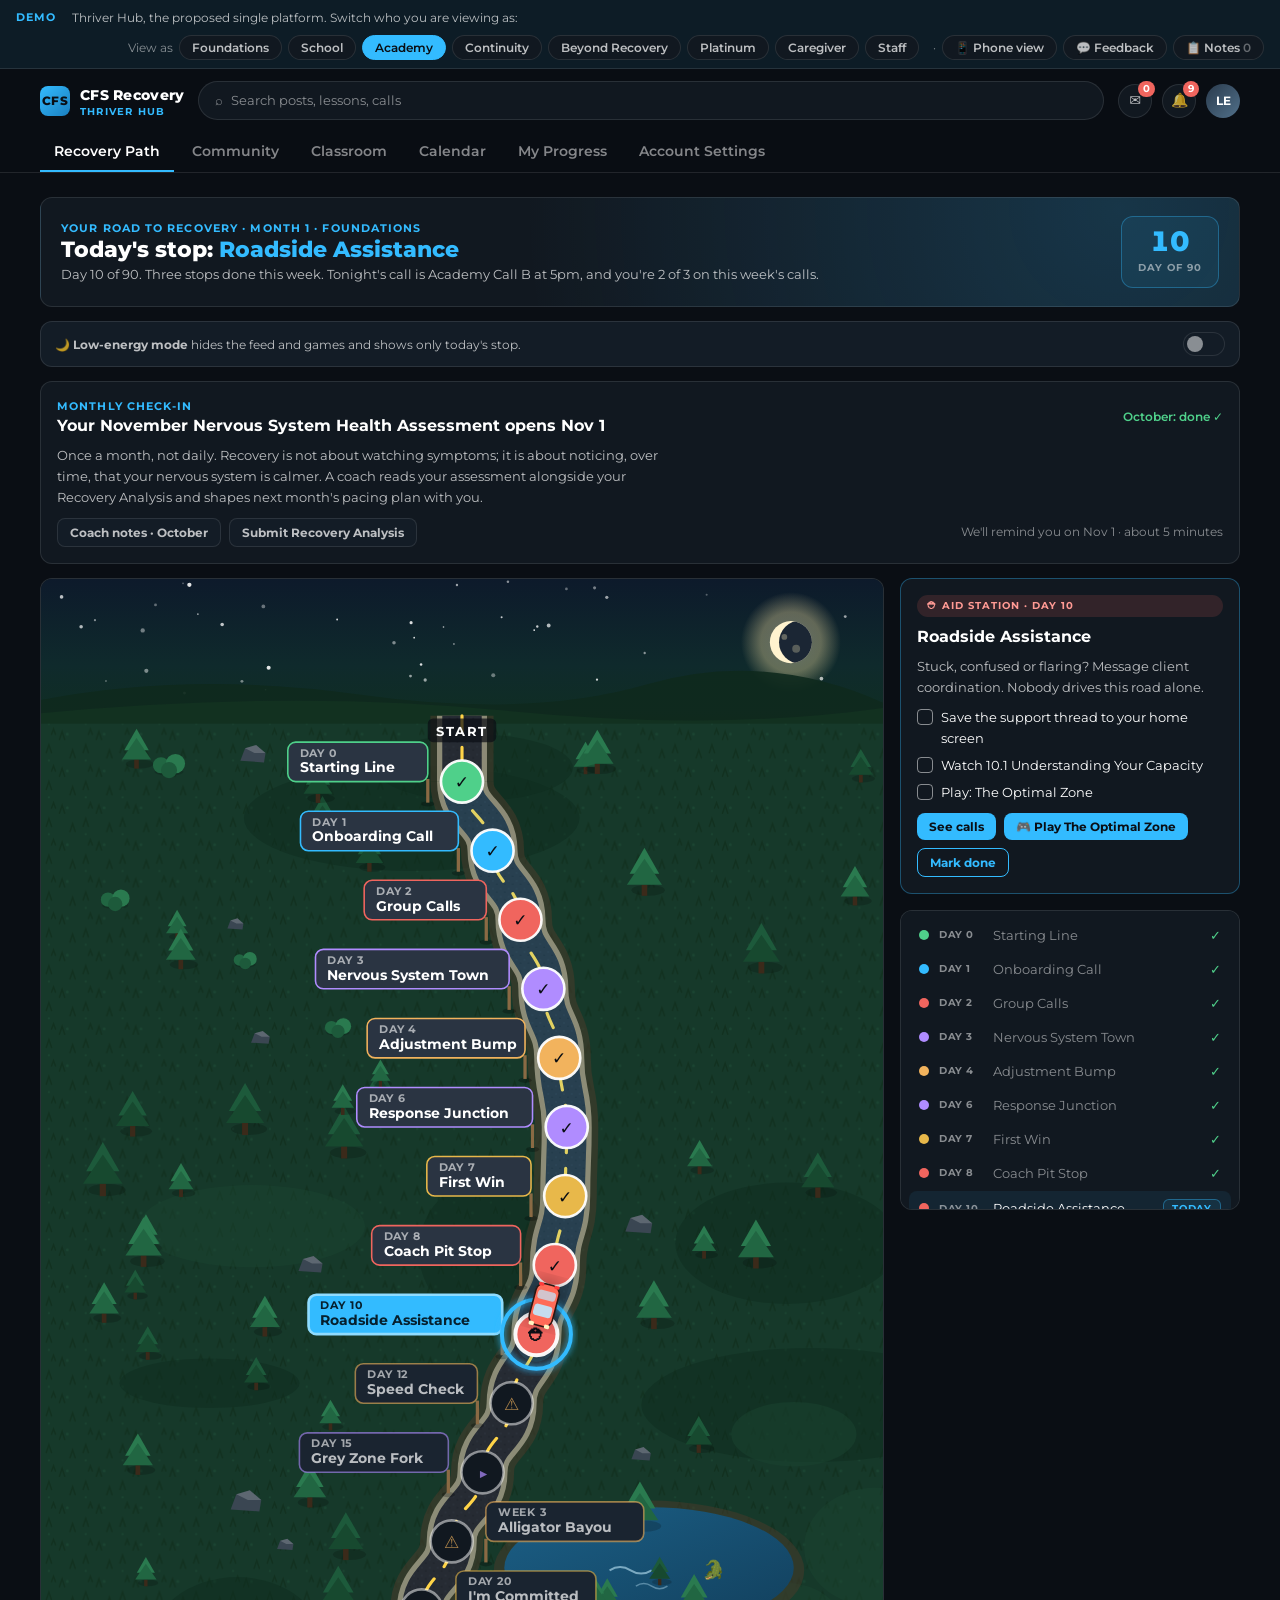
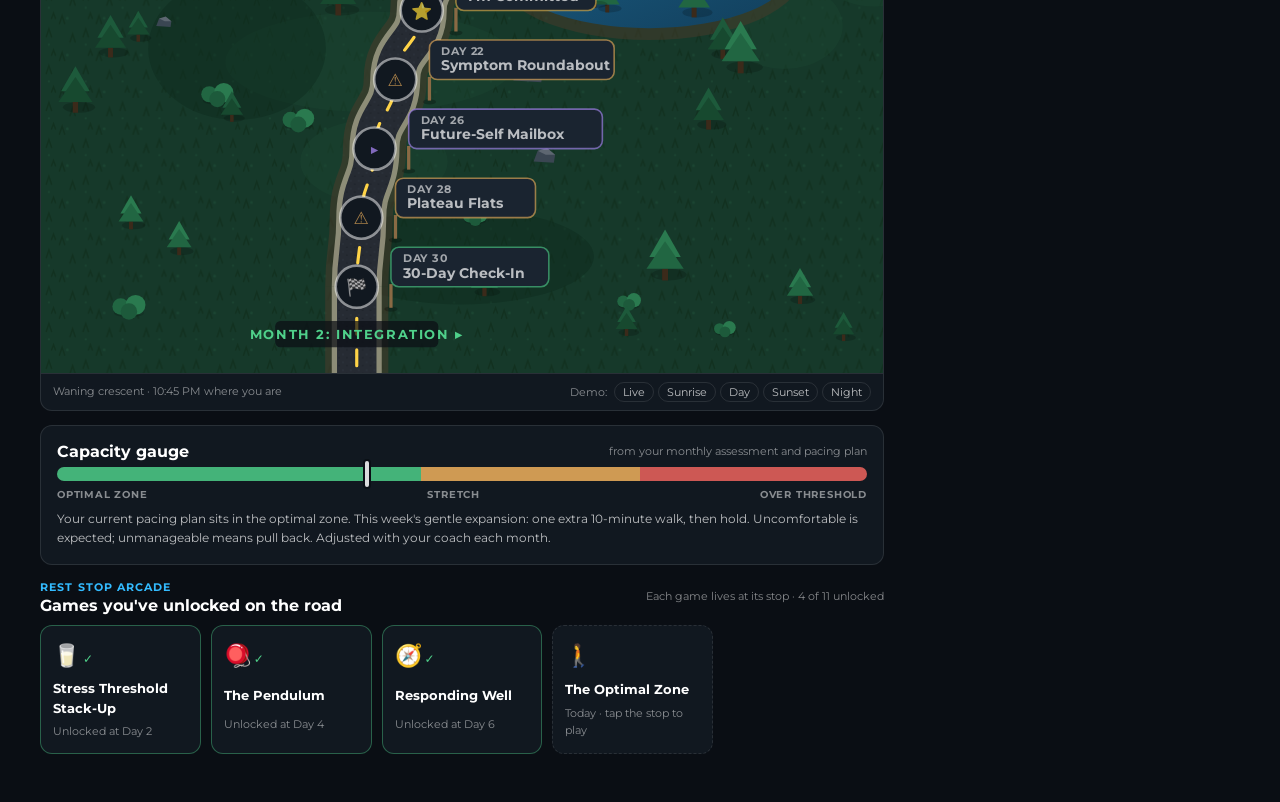
==== index.html @ 386bae71 "Add files via upload" ====
<!DOCTYPE html>
<html lang="en">
<head>
<meta charset="UTF-8" />
<meta name="viewport" content="width=device-width, initial-scale=1.0, viewport-fit=cover" />
<link href="https://fonts.googleapis.com/css2?family=Montserrat:wght@400;500;600;700;800&display=swap" rel="stylesheet" />
<title>Thriver Hub Demo | CFS Recovery</title>
<link rel="stylesheet" href="https://fonts.googleapis.com/css2?family=Montserrat:wght@400;500;600;700;800&display=swap">
<style>
/* Layout: app shell (top bar + tab bar + content), member tier switcher in the top bar drives gating; one file, all tabs rendered from data. Palette from cfsrecovery.co "Your Next Step" page. */
:root{
  --bg:#0A0E14; --card:#111820; --card2:#131c26; --cyan:#33BBFF; --cyan-dim:rgba(51,187,255,.08); --cyan-glow:rgba(51,187,255,.25);
  --gold:#E8B84A; --gold-dim:rgba(232,184,74,.10); --good:#4FD08A; --warn:#F2B35D; --crit:#F0655E;
  --fg:#FFFFFF; --body:rgba(255,255,255,.72); --muted:rgba(255,255,255,.50); --border:rgba(255,255,255,.10); --radius:12px;
  --font:'Montserrat',system-ui,-apple-system,"Segoe UI",sans-serif;
  color-scheme:dark;
}
@media (prefers-color-scheme: light){:root:not([data-theme="dark"]){--bg:#0A0E14;--card:#111820;--card2:#131c26;--fg:#fff;--body:rgba(255,255,255,.72);--muted:rgba(255,255,255,.5);--border:rgba(255,255,255,.1);color-scheme:dark}}
:root[data-theme="light"]{--bg:#0A0E14;--card:#111820;--card2:#131c26;--fg:#fff;--body:rgba(255,255,255,.72);--muted:rgba(255,255,255,.5);--border:rgba(255,255,255,.1);color-scheme:dark}
*,*::before,*::after{box-sizing:border-box;margin:0;padding:0}
html,body{height:100%}
body{font-family:var(--font);background:var(--bg);color:var(--fg);line-height:1.6;-webkit-font-smoothing:antialiased;font-size:14px}
a{color:var(--cyan);text-decoration:none}
button{font-family:inherit;cursor:pointer;border:0;background:none;color:inherit}
button:focus-visible,[tabindex]:focus-visible{outline:2px solid var(--cyan);outline-offset:2px}
.wrap{padding-left:max(16px,env(safe-area-inset-left,0px));padding-right:max(16px,env(safe-area-inset-right,0px))}

/* demo banner */
.demo{background:var(--cyan-dim);border-bottom:1px solid var(--border);padding-block:8px;font-size:12px;color:var(--body);display:flex;flex-wrap:wrap;gap:8px 16px;align-items:center}
.demo b{color:var(--cyan);font-weight:700;letter-spacing:.08em;text-transform:uppercase;font-size:11px}
.demo .who{margin-left:auto;display:flex;gap:6px;flex-wrap:wrap;align-items:center}
.demo .who span{color:var(--muted)}
.pill{border:1px solid var(--border);border-radius:40px;padding:4px 12px;font-size:12px;font-weight:600;color:var(--body);background:var(--card)}
.pill.on{background:var(--cyan);color:var(--bg);border-color:var(--cyan)}
.pill.on.plat{background:var(--gold);border-color:var(--gold)}
.pill.on.staff{background:#fff;border-color:#fff}

/* top bar */
.top{position:sticky;top:env(safe-area-inset-top,0px);z-index:20;background:rgba(10,14,20,.92);backdrop-filter:blur(16px);border-bottom:1px solid var(--border)}
.top-in{display:flex;align-items:center;gap:14px;padding-block:12px;max-width:1200px;margin:0 auto}
.logo{display:flex;align-items:center;gap:10px;font-weight:800;letter-spacing:.02em;white-space:nowrap}
.logo .mark{width:30px;height:30px;border-radius:8px;background:linear-gradient(135deg,var(--cyan),#1a7fc0);display:grid;place-items:center;color:var(--bg);font-size:12px;font-weight:800}
.logo small{display:block;font-size:10px;font-weight:700;letter-spacing:.12em;color:var(--cyan);text-transform:uppercase;line-height:1}
.search{flex:1;min-width:0;background:var(--card);border:1px solid var(--border);border-radius:40px;padding:8px 16px;color:var(--muted);font-size:13px;display:flex;gap:8px;align-items:center}
.icons{display:flex;gap:10px;align-items:center}
.ibtn{position:relative;width:34px;height:34px;border-radius:50%;background:var(--card);border:1px solid var(--border);display:grid;place-items:center;color:var(--body)}
.ibtn .n{position:absolute;top:-4px;right:-4px;background:var(--crit);color:#fff;font-size:10px;font-weight:700;border-radius:10px;padding:0 5px;line-height:16px}
.avatar{width:34px;height:34px;border-radius:50%;background:linear-gradient(135deg,#2a3b4d,#51708a);display:grid;place-items:center;font-size:12px;font-weight:700;flex-shrink:0}
.tabs{display:flex;gap:4px;overflow-x:auto;max-width:1200px;margin:0 auto;scrollbar-width:none}
.tabs::-webkit-scrollbar{display:none}
.tab{padding:10px 14px;font-weight:600;color:var(--muted);border-bottom:2px solid transparent;white-space:nowrap;font-size:14px}
.tab.on{color:var(--fg);border-color:var(--cyan)}
.tab .lock{font-size:11px;color:var(--gold);margin-left:4px}

/* layout */
.page{max-width:1200px;margin:0 auto;padding-block:24px 48px;display:grid;grid-template-columns:minmax(0,1fr) 300px;gap:24px}
@media (max-width:900px){.page{grid-template-columns:1fr}.side{order:2}}
.card{background:var(--card);border:1px solid var(--border);border-radius:var(--radius)}
.eyebrow{font-size:11px;font-weight:700;letter-spacing:.1em;text-transform:uppercase;color:var(--cyan)}
.eyebrow.gold{color:var(--gold)}
h1,h2,h3{text-wrap:balance;line-height:1.2}
h2{font-size:20px;font-weight:800}
h3{font-size:16px;font-weight:700}
.muted{color:var(--muted)}
.body{color:var(--body)}
.btn{display:inline-flex;align-items:center;gap:8px;background:var(--cyan);color:var(--bg);font-weight:700;padding:10px 18px;border-radius:8px;font-size:13px;transition:transform .2s,box-shadow .2s}
.btn:hover{transform:translateY(-1px);box-shadow:0 6px 24px rgba(51,187,255,.35)}
.btn.outline{background:transparent;color:var(--cyan);border:1px solid var(--cyan)}
.btn.gold{background:var(--gold);color:var(--bg)}
.btn.ghost{background:var(--card2);color:var(--body);border:1px solid var(--border)}
.btn.sm{padding:6px 12px;font-size:12px}
.chips{display:flex;gap:8px;flex-wrap:wrap}
.chip{border:1px solid var(--border);border-radius:40px;padding:6px 14px;font-size:12px;font-weight:600;color:var(--body);background:var(--card)}
.chip.on{background:var(--cyan-dim);border-color:var(--cyan);color:var(--cyan)}
.tier{font-size:10px;font-weight:700;letter-spacing:.08em;text-transform:uppercase;border-radius:6px;padding:2px 8px;border:1px solid var(--border);color:var(--muted)}
.tier.plat{color:var(--gold);border-color:rgba(232,184,74,.4);background:var(--gold-dim)}
.tier.acad{color:var(--cyan);border-color:rgba(51,187,255,.4);background:var(--cyan-dim)}
.hidden{display:none!important}

/* community */
.composer{display:flex;gap:12px;align-items:center;padding:14px 16px}
.composer .in{flex:1;min-width:0;color:var(--muted);font-size:15px}
.next{display:flex;gap:10px;align-items:center;justify-content:center;color:var(--body);font-size:13px;padding:8px}
.next b{color:var(--fg)}
.post{padding:18px 18px 14px;display:grid;gap:10px}
.post.pinned{border-color:rgba(232,184,74,.35)}
.post .head{display:flex;gap:10px;align-items:center}
.post .head .meta{font-size:12px;color:var(--muted)}
.post .head .name{font-weight:700}
.post .pin{margin-left:auto;font-size:11px;font-weight:700;color:var(--gold);letter-spacing:.06em;text-transform:uppercase}
.post h3{font-size:17px;font-weight:800}
.post p{color:var(--body);font-size:14px;display:-webkit-box;-webkit-line-clamp:2;-webkit-box-orient:vertical;overflow:hidden}
.post .foot{display:flex;gap:18px;color:var(--muted);font-size:13px;align-items:center}
.post .foot .likes{font-weight:600}
.feed{display:grid;gap:14px}
.gate{border:1px dashed rgba(232,184,74,.5);border-radius:var(--radius);padding:18px;display:grid;gap:8px;background:var(--gold-dim)}
.gate h3{color:var(--gold)}

/* side */
.side{display:grid;gap:16px;align-content:start}
.brand-tile{aspect-ratio:16/9;max-width:100%;border-radius:10px;background:radial-gradient(circle at 70% 30%,rgba(51,187,255,.25),transparent 60%),linear-gradient(135deg,#0d1b2a,#0a0e14);border:1px solid var(--border);display:grid;place-items:center;text-align:center;padding:12px}
.brand-tile b{font-size:18px;font-weight:800;letter-spacing:.04em}
.brand-tile small{display:block;font-size:11px;letter-spacing:.14em;color:var(--cyan)}
.stats{display:grid;grid-template-columns:repeat(3,1fr);text-align:center;border-top:1px solid var(--border);border-bottom:1px solid var(--border);padding-block:12px}
.stats b{display:block;font-size:20px;font-weight:800;font-variant-numeric:tabular-nums}
.stats span{font-size:11px;color:var(--muted)}
.lb{display:grid;gap:10px}
.lb .row{display:flex;gap:10px;align-items:center;font-size:13px}
.lb .rank{width:22px;height:22px;border-radius:50%;background:var(--gold);color:var(--bg);font-weight:800;font-size:11px;display:grid;place-items:center}
.lb .rank.s{background:#aab4c0}.lb .rank.b{background:#b07d4b}
.lb .pts{margin-left:auto;color:var(--cyan);font-weight:700;font-variant-numeric:tabular-nums}
.me-progress{display:grid;gap:8px}
.bar{height:8px;border-radius:8px;background:var(--card2);overflow:hidden;border:1px solid var(--border)}
.bar i{display:block;height:100%;background:var(--cyan);border-radius:8px}
.bar.gold i{background:var(--gold)}

/* classroom */
.courses{display:grid;grid-template-columns:repeat(auto-fill,minmax(230px,1fr));gap:16px}
.course{overflow:hidden;cursor:pointer;transition:transform .2s,border-color .2s;position:relative}
.course:hover{transform:translateY(-2px);border-color:var(--cyan-dim)}
.course .img{aspect-ratio:16/9;max-width:100%;display:grid;place-items:center;text-align:center;padding:14px;font-weight:800;font-size:18px;letter-spacing:.02em;text-transform:uppercase;line-height:1.15}
.course .img.a{background:radial-gradient(circle at 30% 20%,rgba(51,187,255,.4),transparent 55%),#0e2238}
.course .img.b{background:radial-gradient(circle at 70% 80%,rgba(51,187,255,.3),transparent 55%),#102a3d}
.course .img.c{background:radial-gradient(circle at 50% 50%,rgba(232,184,74,.35),transparent 55%),#2a2210}
.course .img.d{background:linear-gradient(135deg,#1b3850,#0e1d2b)}
.course .cb{padding:14px 16px 16px;display:grid;gap:8px}
.course .cb p{font-size:12px;color:var(--muted)}
.course .lockb{position:absolute;top:10px;left:10px}
.lesson{display:grid;grid-template-columns:260px minmax(0,1fr);gap:20px}
@media (max-width:800px){.lesson{grid-template-columns:1fr}}
.toc{padding:14px;display:grid;gap:4px;align-content:start}
.toc .sec{font-weight:700;font-size:13px;padding:8px 6px 4px;color:var(--fg)}
.toc .li{padding:8px 10px;border-radius:8px;font-size:13px;color:var(--body);display:flex;gap:8px;align-items:center}
.toc .li.on{background:rgba(232,184,74,.18);color:var(--fg);font-weight:600}
.toc .li .dot{width:8px;height:8px;border-radius:50%;border:1.5px solid var(--muted)}
.toc .li .dot.done{background:var(--good);border-color:var(--good)}
.video{aspect-ratio:16/9;max-width:100%;border-radius:10px;background:radial-gradient(circle at 50% 50%,rgba(51,187,255,.18),transparent 60%),#0b1622;display:grid;place-items:center;position:relative;border:1px solid var(--border)}
.video .play{width:64px;height:64px;border-radius:50%;background:rgba(255,255,255,.12);border:1px solid rgba(255,255,255,.3);display:grid;place-items:center;font-size:22px}
.video .dur{position:absolute;right:12px;bottom:12px;background:rgba(0,0,0,.6);padding:3px 8px;border-radius:6px;font-size:12px;font-variant-numeric:tabular-nums}
.lesson-body{padding:20px;display:grid;gap:14px}
.lesson-body p{color:var(--body);max-width:68ch}
.comment{display:flex;gap:10px;padding:12px;background:var(--card2);border-radius:10px;border:1px solid var(--border);font-size:13px}
.comment .av{width:28px;height:28px;border-radius:50%;background:#3a5a78;flex-shrink:0;display:grid;place-items:center;font-size:10px;font-weight:700}

/* calendar */
.cal-head{display:flex;align-items:center;gap:12px;flex-wrap:wrap;padding:14px 16px;border-bottom:1px solid var(--border)}
.cal-head h2{font-size:18px}
.cal-head .tz{font-size:12px;color:var(--muted)}
.cal-head .views{margin-left:auto;display:flex;gap:6px}
.grid7{display:grid;grid-template-columns:repeat(7,1fr);border-left:1px solid var(--border)}
.grid7 .dh{padding:8px 6px;font-size:11px;font-weight:700;color:var(--muted);text-transform:uppercase;letter-spacing:.08em;border-right:1px solid var(--border);border-bottom:1px solid var(--border);text-align:center}
.day{min-height:92px;border-right:1px solid var(--border);border-bottom:1px solid var(--border);padding:6px;display:grid;align-content:start;gap:3px;font-size:11px}
.day .n{font-weight:600;color:var(--muted);font-variant-numeric:tabular-nums}
.day .n.today{background:var(--crit);color:#fff;width:20px;height:20px;border-radius:50%;display:grid;place-items:center}
.day .ev{color:var(--cyan);font-weight:600;white-space:nowrap;overflow:hidden;text-overflow:ellipsis;cursor:pointer}
.day .ev.plat{color:var(--gold)}
.day .ev.off{color:var(--muted);text-decoration:line-through;opacity:.6}
@media (max-width:700px){.grid7 .dh:nth-child(n+6),.day:nth-child(7n+6),.day:nth-child(7n+7){display:none}.grid7{grid-template-columns:repeat(5,1fr)}}
.evlist{display:grid;gap:12px}
.ev-card{display:grid;grid-template-columns:120px minmax(0,1fr);gap:14px;padding:14px;align-items:center}
@media (max-width:520px){.ev-card{grid-template-columns:1fr}}
.ev-card .thumb{aspect-ratio:16/9;max-width:100%;border-radius:8px;background:linear-gradient(135deg,#1b3850,#0e1d2b);display:grid;place-items:center;font-size:10px;font-weight:800;text-transform:uppercase;letter-spacing:.06em;text-align:center;padding:6px;color:var(--cyan)}
.ev-card .thumb.plat{background:linear-gradient(135deg,#3a2f12,#1c170a);color:var(--gold)}
.ev-card h3{font-size:15px}
.ev-card .when{font-size:12px;color:var(--muted)}
.ev-card .acts{display:flex;gap:8px;flex-wrap:wrap;margin-top:6px}
.att{display:inline-flex;align-items:center;gap:6px;font-size:11px;color:var(--good);font-weight:600}

/* chat */
.chat{display:grid;grid-template-columns:260px minmax(0,1fr);min-height:560px;overflow:hidden}
@media (max-width:800px){.chat{grid-template-columns:1fr}.chat .list{display:none}.chat .list.show{display:block}}
.chat .list{border-right:1px solid var(--border);display:grid;align-content:start}
.chat .list .h{padding:14px 16px;border-bottom:1px solid var(--border);display:flex;align-items:center;gap:8px}
.chat .list .h h3{font-size:14px}
.chat .grp{font-size:10px;font-weight:700;letter-spacing:.1em;text-transform:uppercase;color:var(--muted);padding:12px 16px 4px}
.thread{display:flex;gap:10px;padding:10px 16px;align-items:center;cursor:pointer;font-size:13px}
.thread.on{background:var(--card2)}
.thread .nm{font-weight:600}
.thread .last{font-size:11px;color:var(--muted);white-space:nowrap;overflow:hidden;text-overflow:ellipsis;max-width:150px}
.thread .unread{margin-left:auto;width:8px;height:8px;border-radius:50%;background:var(--cyan)}
.thread .sla{margin-left:auto;font-size:10px;color:var(--warn);font-weight:700}
.conv{display:grid;grid-template-rows:auto 1fr auto;grid-template-columns:minmax(0,1fr);min-height:560px;min-width:0}
.conv .h{padding:12px 16px;border-bottom:1px solid var(--border);display:flex;gap:12px;align-items:center;flex-wrap:wrap}
.conv .h > div:nth-child(2){flex:1 1 220px;min-width:0}
.conv .h .nm{font-weight:700}
.conv .h .st{font-size:11px;color:var(--muted);white-space:normal;display:block;width:100%}
.conv .h .who-h{flex:1 1 300px;min-width:200px}
.conv .h .avatar{flex:0 0 34px}
.conv .h .ctx{margin-left:auto;display:flex;gap:6px;flex-wrap:wrap}
.ctxp{font-size:10px;font-weight:700;border-radius:6px;padding:3px 8px;background:var(--card2);border:1px solid var(--border);color:var(--body)}
.msgs{padding:16px;display:grid;gap:12px;align-content:start;overflow:auto}
.msg{display:grid;gap:4px;max-width:78%}
.msg .b{background:var(--card2);border:1px solid var(--border);border-radius:12px;padding:10px 14px;font-size:13px;color:var(--fg)}
.msg.me{justify-self:end}
.msg.me .b{background:rgba(51,187,255,.12);border-color:rgba(51,187,255,.3)}
.msg .t{font-size:10px;color:var(--muted)}
.msg .b .link{display:block;margin-top:6px;padding:8px 10px;border-radius:8px;background:var(--card);border:1px solid var(--border);font-size:12px}
.msg .b .link b{display:block;color:var(--cyan)}
.daysep{text-align:center;font-size:11px;color:var(--muted)}
.compose{display:flex;gap:10px;padding:12px 16px;border-top:1px solid var(--border);align-items:center}
.compose .in{flex:1;min-width:0;background:var(--card2);border:1px solid var(--border);border-radius:40px;padding:10px 16px;color:var(--fg);font-family:inherit;font-size:13px}

/* admin */
.kpis{display:grid;grid-template-columns:repeat(auto-fit,minmax(150px,1fr));gap:12px}
.kpi{padding:14px 16px}
.kpi b{display:block;font-size:24px;font-weight:800;font-variant-numeric:tabular-nums}
.kpi span{font-size:11px;color:var(--muted)}
.kpi .d{font-size:11px;color:var(--good);font-weight:600}
.kpi .d.down{color:var(--crit)}
table{width:100%;border-collapse:collapse;font-size:13px}
th{font-size:11px;letter-spacing:.08em;text-transform:uppercase;color:var(--muted);text-align:left;padding:10px 12px;border-bottom:1px solid var(--border);font-weight:700}
td{padding:10px 12px;border-bottom:1px solid var(--border);vertical-align:middle;font-variant-numeric:tabular-nums}
tr:last-child td{border-bottom:0}
.tbl{overflow-x:auto}
.st{display:inline-block;width:8px;height:8px;border-radius:50%;margin-right:6px}
.st.g{background:var(--good)}.st.w{background:var(--warn)}.st.c{background:var(--crit)}
.spark{height:56px;width:100%}
.admin-grid{display:grid;grid-template-columns:repeat(auto-fit,minmax(300px,1fr));gap:16px}
.adm-nav{display:flex;gap:6px;flex-wrap:wrap}
.member{display:grid;gap:14px;padding:18px}
.member .hd{display:flex;gap:14px;align-items:center;flex-wrap:wrap}
.member .hd .av{width:52px;height:52px;border-radius:50%;background:linear-gradient(135deg,#8a5a3a,#c58a5a);display:grid;place-items:center;font-weight:800}
.kv{display:grid;grid-template-columns:repeat(auto-fit,minmax(170px,1fr));gap:10px}
.kv div{background:var(--card2);border:1px solid var(--border);border-radius:8px;padding:10px 12px}
.kv span{display:block;font-size:10px;letter-spacing:.08em;text-transform:uppercase;color:var(--muted);font-weight:700}
.kv b{font-size:13px;font-weight:600}
.timeline{display:grid;gap:8px;font-size:12px}
.timeline div{display:flex;gap:10px}
.timeline .t{color:var(--muted);width:92px;flex-shrink:0;font-variant-numeric:tabular-nums}
.toast{position:fixed;bottom:calc(16px + env(safe-area-inset-bottom,0px));left:50%;transform:translateX(-50%);background:var(--card);border:1px solid var(--cyan);color:var(--fg);padding:10px 16px;border-radius:40px;font-size:13px;font-weight:600;box-shadow:0 8px 30px rgba(0,0,0,.5);z-index:50;opacity:0;transition:opacity .2s;pointer-events:none}
.toast.show{opacity:1}
@media (prefers-reduced-motion: reduce){*{transition:none!important}}
.notice{font-size:12px;color:var(--muted);padding-block:6px}
/* profile + settings + billing */
.folders{display:grid;grid-template-columns:repeat(auto-fill,minmax(220px,1fr));gap:14px}
.folder{padding:16px;display:grid;gap:8px;cursor:pointer;transition:border-color .2s,transform .2s}
.folder:hover{border-color:var(--cyan-dim);transform:translateY(-2px)}
.folder .ic{width:40px;height:40px;border-radius:10px;background:var(--gold-dim);border:1px solid rgba(232,184,74,.3);display:grid;place-items:center;font-size:18px}
.folder .cnt{font-size:12px;color:var(--muted)}
.folder ul{list-style:none;display:grid;gap:4px;font-size:12px;color:var(--body);border-top:1px solid var(--border);padding-top:8px;margin-top:4px}
.folder ul li{display:flex;justify-content:space-between;gap:8px}
.folder ul li span{color:var(--muted);font-variant-numeric:tabular-nums;white-space:nowrap}
.quote{padding:22px 24px;border-color:rgba(232,184,74,.35);background:radial-gradient(circle at 100% 0%,rgba(232,184,74,.12),transparent 55%),var(--card);display:grid;gap:8px}
.quote blockquote{font-size:17px;font-weight:600;line-height:1.5;max-width:60ch}
.quote cite{font-style:normal;font-size:12px;color:var(--muted)}
.plan{display:grid;grid-template-columns:repeat(auto-fit,minmax(160px,1fr));gap:12px}
.plan div{background:var(--card2);border:1px solid var(--border);border-radius:8px;padding:12px}
.plan span{display:block;font-size:10px;letter-spacing:.08em;text-transform:uppercase;color:var(--muted);font-weight:700}
.plan b{font-size:15px;font-weight:700}
.settings{display:grid;grid-template-columns:220px minmax(0,1fr);gap:20px}
@media (max-width:800px){.settings{grid-template-columns:1fr}}
.snav{display:grid;gap:2px;align-content:start;padding:8px}
.snav button{text-align:left;padding:9px 12px;border-radius:8px;font-size:13px;color:var(--body);font-weight:500}
.snav button.on{background:var(--cyan-dim);color:var(--cyan);font-weight:600}
.srow{display:flex;gap:12px;align-items:center;justify-content:space-between;padding:12px 0;border-bottom:1px solid var(--border);flex-wrap:wrap}
.srow:last-child{border-bottom:0}
.srow .l b{display:block;font-size:13px;font-weight:600}
.srow .l span{font-size:12px;color:var(--muted)}
.toggle{width:42px;height:24px;border-radius:24px;background:var(--card2);border:1px solid var(--border);position:relative;flex-shrink:0;transition:background .2s}
.toggle::after{content:"";position:absolute;top:3px;left:3px;width:16px;height:16px;border-radius:50%;background:var(--muted);transition:transform .2s,background .2s}
.toggle.on{background:var(--good);border-color:var(--good)}
.toggle.on::after{transform:translateX(18px);background:#fff}
.tiers{display:grid;grid-template-columns:repeat(auto-fit,minmax(200px,1fr));gap:12px}
.tcard{padding:16px;display:grid;gap:10px;border:1px solid var(--border);border-radius:var(--radius);background:var(--card2)}
.tcard .nm{font-weight:800;font-size:15px}
.tcard .pr{font-size:20px;font-weight:800;font-variant-numeric:tabular-nums}
.tcard .pr small{font-size:12px;color:var(--muted);font-weight:500}
.tcard .trial{display:flex;align-items:center;gap:8px;font-size:12px;justify-content:space-between;padding-top:8px;border-top:1px solid var(--border)}
.tcard .trial select{background:var(--card);color:var(--fg);border:1px solid var(--border);border-radius:6px;padding:3px 6px;font-family:inherit;font-size:12px}
.tcard.plat{border-color:rgba(232,184,74,.4)}
.inv{font-size:12px}
.code{font-family:ui-monospace,SFMono-Regular,Menlo,monospace;font-size:11px;background:var(--card2);border:1px solid var(--border);border-radius:8px;padding:10px 12px;color:var(--body);overflow-x:auto;white-space:pre}
.section-h{display:flex;align-items:center;gap:12px;flex-wrap:wrap}
.section-h .r{margin-left:auto;display:flex;gap:8px}

body.is-caregiver #calendar .notice{display:none}

/* ── Feedback mode ── */
#fbBtn.on{background:var(--gold);color:var(--bg);border-color:var(--gold)}
body.fb-mode .fb-target{outline:1.5px dashed rgba(232,184,74,.55);outline-offset:3px;cursor:crosshair!important;transition:outline-color .15s}
body.fb-mode .fb-target:hover{outline:2px solid var(--gold);background-color:rgba(232,184,74,.06)}
.fb-pin{position:absolute;z-index:45;width:22px;height:22px;border-radius:50%;background:var(--gold);color:var(--bg);font-size:11px;font-weight:800;display:grid;place-items:center;box-shadow:0 2px 10px rgba(0,0,0,.5);cursor:pointer;border:2px solid var(--bg)}
.fb-pin.love{background:var(--good)}.fb-pin.change{background:var(--gold)}.fb-pin.q{background:var(--cyan)}
.fb-pop{position:fixed;z-index:60;width:min(340px,calc(100vw - 32px));background:var(--card);border:1px solid var(--gold);border-radius:14px;padding:14px;box-shadow:0 16px 50px rgba(0,0,0,.6);display:grid;gap:10px}
.fb-pop .what{font-size:11px;color:var(--muted);letter-spacing:.06em;text-transform:uppercase;font-weight:700}
.fb-pop .what b{color:var(--gold);display:block;font-size:13px;letter-spacing:0;text-transform:none;margin-top:2px}
.fb-kinds{display:flex;gap:6px}
.fb-kinds button{flex:1;padding:7px 4px;border-radius:8px;border:1px solid var(--border);font-size:12px;font-weight:600;color:var(--body);background:var(--card2)}
.fb-kinds button.on.love{border-color:var(--good);color:var(--good);background:rgba(79,208,138,.12)}
.fb-kinds button.on.change{border-color:var(--gold);color:var(--gold);background:var(--gold-dim)}
.fb-kinds button.on.q{border-color:var(--cyan);color:var(--cyan);background:var(--cyan-dim)}
.fb-pop textarea,.fb-pop input{width:100%;background:var(--card2);border:1px solid var(--border);border-radius:8px;padding:9px 10px;color:var(--fg);font-family:inherit;font-size:13px;resize:vertical}
.fb-pop textarea{min-height:70px}
.fb-pop .row{display:flex;gap:8px;justify-content:flex-end}
.fb-thread{display:grid;gap:8px;max-height:200px;overflow:auto;padding-right:4px}
.fb-item{background:var(--card2);border:1px solid var(--border);border-radius:10px;padding:10px 12px;font-size:13px;display:grid;gap:4px}
.fb-item .meta{font-size:11px;color:var(--muted);display:flex;gap:8px;align-items:center;flex-wrap:wrap}
.fb-item .k{font-size:10px;font-weight:700;padding:1px 7px;border-radius:40px;border:1px solid}
.fb-item .k.love{color:var(--good);border-color:var(--good)}.fb-item .k.change{color:var(--gold);border-color:var(--gold)}.fb-item .k.q{color:var(--cyan);border-color:var(--cyan)}
.fb-item .del{margin-left:auto;color:var(--muted);font-size:11px}
.fb-item .del:hover{color:var(--crit)}
#fbPanel .fb-item{cursor:pointer}
.fb-group{display:grid;gap:8px}
.fb-group h3{font-size:14px;display:flex;gap:8px;align-items:center}
.fb-group h3 .n{font-size:11px;color:var(--muted);font-weight:500}
.fb-empty{padding:30px;text-align:center;color:var(--muted);font-size:13px}
.fb-hint{position:fixed;left:50%;bottom:calc(72px + env(safe-area-inset-bottom,0px));transform:translateX(-50%);background:var(--gold);color:var(--bg);font-size:12px;font-weight:700;padding:8px 14px;border-radius:40px;z-index:44;box-shadow:0 6px 24px rgba(0,0,0,.5);display:none;white-space:nowrap}
body.fb-mode .fb-hint{display:block}
.is-app .fb-pop{left:16px!important;right:16px;width:auto;bottom:calc(80px + env(safe-area-inset-bottom,0px));top:auto!important}
/* scene bar under the map */
.scene-bar{display:flex;justify-content:space-between;align-items:center;gap:8px;flex-wrap:wrap;padding:8px 12px;font-size:11px;color:var(--muted);border-top:1px solid var(--border)}
.scene-bar .demo-only button{font-size:11px;color:var(--body);padding:2px 8px;border-radius:40px;border:1px solid var(--border);margin-left:4px}
.scene-bar .demo-only button:hover{border-color:var(--cyan);color:var(--cyan)}
/* ── App mode (phone width, or forced with .app-mode for the desktop "Phone" toggle) ── */
.phone-toggle{margin-left:8px}
.app-frame{display:none}
.bottombar{display:none}
@media (max-width:720px){ html:not(.desk-force) body{--app:1} }
body.app-mode{--app:1}
/* everything below applies when --app is set: use a wrapper class set by JS */
.is-app .demo .who span{display:none}
.is-app .demo{padding-block:6px;gap:6px}
.is-app .demo > span:not(.who){display:none}
.is-app .demo .who{margin-left:0}
.is-app .pill{padding:3px 10px;font-size:11px}
.is-app .top-in{gap:10px;padding-block:10px}
.is-app .logo div:not(.mark){display:none}
.is-app .search{padding:7px 12px;font-size:12px}
.is-app .search span{white-space:nowrap;overflow:hidden;text-overflow:ellipsis}
.is-app .tabs{display:none}
.is-app .page{grid-template-columns:1fr!important;padding-block:14px 92px;gap:14px}
.is-app .side{order:2}
.is-app .side .brand-tile,.is-app .side .stats{display:none}
.is-app .composer .in{font-size:14px}
.is-app .post{padding:14px}
.is-app .post p{-webkit-line-clamp:3}
.is-app .courses{grid-template-columns:1fr 1fr;gap:10px}
.is-app .course .img{font-size:13px}
.is-app .course .cb{padding:10px 12px 12px}
.is-app .course .cb p{display:none}
.is-app .lesson{grid-template-columns:1fr}
.is-app .toc{order:2}
.is-app .lesson-body{padding:14px}
.is-app #calendar .card:first-child .grid7,.is-app #calendar .card:first-child .notice,.is-app .cal-head .views{display:none}
.is-app #calendar .card:first-child{border:0;background:none}
.is-app .cal-head{padding:0 0 8px;border:0;flex-wrap:nowrap}
.is-app .cal-head h2{font-size:17px}
.is-app .cal-head .tz{display:none}
.is-app .ev-card{grid-template-columns:88px minmax(0,1fr);padding:12px}
.is-app .ev-card .thumb{font-size:9px}
.is-app .evlist{gap:10px}
.is-app .chat{grid-template-columns:1fr;min-height:0}
.is-app .chat .list{display:grid;border-right:0}
.is-app .chat .list.hide{display:none}
.is-app .conv{display:none;min-height:70vh}
.is-app .conv.show{display:grid}
.is-app .conv .h{padding:10px 12px;flex-wrap:nowrap;align-items:flex-start}
.is-app .conv .h .nm{font-size:13px;line-height:1.3}
.is-app .conv .h .avatar{flex:0 0 34px}
.is-app .conv .h .who-h{flex:1 1 0;min-width:0}
.is-app .conv .h .st{display:block;font-size:10.5px;line-height:1.35}
.is-app .conv .h .ctx{display:none}
.is-app .back{display:inline-grid;place-items:center;width:30px;height:30px;border-radius:50%;background:var(--card2);border:1px solid var(--border);font-size:14px;flex-shrink:0}
.back{display:none}
.is-app .msg{max-width:88%}
.is-app .kpis{grid-template-columns:1fr 1fr}
.is-app .kpi b{font-size:20px}
.is-app .folders{grid-template-columns:1fr}
.is-app .quote{padding:16px}
.is-app .quote blockquote{font-size:15px}
.is-app .plan{grid-template-columns:1fr 1fr}
.is-app .settings{grid-template-columns:1fr}
.is-app .snav{display:flex;overflow-x:auto;gap:6px;padding:6px;scrollbar-width:none}
.is-app .snav button{white-space:nowrap;border:1px solid var(--border);border-radius:40px;padding:7px 12px;font-size:12px}
.is-app .tiers{grid-template-columns:1fr}
.is-app .admin-grid{grid-template-columns:1fr}
.is-app .section-h .r{width:100%;margin-left:0}
.is-app .adm-nav{overflow-x:auto;flex-wrap:nowrap;scrollbar-width:none;padding-bottom:4px}
.is-app .adm-nav .chip{white-space:nowrap}
.is-app .bottombar{display:flex;position:fixed;left:0;right:0;bottom:0;z-index:30;background:rgba(10,14,20,.94);backdrop-filter:blur(16px);border-top:1px solid var(--border);padding:6px max(8px,env(safe-area-inset-left,0px)) calc(8px + env(safe-area-inset-bottom,0px)) max(8px,env(safe-area-inset-right,0px));justify-content:space-around}
.bottombar button{display:grid;justify-items:center;gap:2px;font-size:9.5px;font-weight:600;color:var(--muted);padding:4px 2px;min-width:44px;border-radius:10px}
.bottombar button .ic{font-size:20px;line-height:1}
.bottombar button.on{color:var(--cyan)}
.bottombar button.on.plat{color:var(--gold)}
.bottombar button.more{position:relative}
.sheet{display:none;position:fixed;inset:auto 0 0 0;z-index:40;background:var(--card);border-radius:16px 16px 0 0;border:1px solid var(--border);padding:14px max(16px,env(safe-area-inset-left,0px)) calc(20px + env(safe-area-inset-bottom,0px));box-shadow:0 -10px 40px rgba(0,0,0,.6)}
.sheet.show{display:grid;gap:4px}
.sheet .grab{width:40px;height:4px;border-radius:4px;background:var(--border);margin:0 auto 10px}
.sheet button{text-align:left;padding:12px 10px;border-radius:10px;font-size:14px;font-weight:600;display:flex;gap:12px;align-items:center}
.sheet button:hover{background:var(--card2)}
.sheet .sub{font-size:11px;color:var(--muted);font-weight:500;margin-left:auto}
.scrim{display:none;position:fixed;inset:0;background:rgba(0,0,0,.5);z-index:35}
.scrim.show{display:block}
/* desktop phone preview frame */
.phone-shell{max-width:430px;margin:0 auto;border:1px solid var(--border);border-radius:28px;overflow:hidden;box-shadow:0 20px 60px rgba(0,0,0,.6);position:relative;background:var(--bg)}
.phone-shell .bottombar{position:absolute}
.phone-shell .sheet,.phone-shell .scrim{position:absolute}
.phone-note{text-align:center;font-size:12px;color:var(--muted);padding-block:10px 0}

/* ── Recovery Path (home for Academy / School / Platinum) ── */
.path-hero{display:grid;grid-template-columns:minmax(0,1fr) auto;gap:14px;align-items:center;padding:18px 20px;background:radial-gradient(circle at 90% 10%,rgba(51,187,255,.18),transparent 55%),var(--card)}
.path-hero h2{font-size:22px}
.path-hero .sub{color:var(--body);font-size:13px}
.path-hero .daybig{text-align:center;padding:10px 16px;border:1px solid rgba(51,187,255,.35);border-radius:12px;background:var(--cyan-dim);min-width:96px}
.path-hero .daybig b{display:block;font-size:28px;font-weight:800;line-height:1;color:var(--cyan);font-variant-numeric:tabular-nums}
.path-hero .daybig span{font-size:10px;letter-spacing:.1em;text-transform:uppercase;color:var(--muted);font-weight:700}
.checkin{display:grid;gap:10px;padding:16px}
.checkin .row{display:flex;gap:8px;flex-wrap:wrap;align-items:center}
.checkin .lbl{font-size:12px;color:var(--muted);min-width:72px}
.feel{display:flex;gap:6px}
.feel button{width:40px;height:40px;border-radius:50%;border:1px solid var(--border);background:var(--card2);font-size:18px;display:grid;place-items:center}
.feel button.on{border-color:var(--cyan);background:var(--cyan-dim);box-shadow:0 0 0 3px rgba(51,187,255,.15)}
.checkin input[type=text]{flex:1;min-width:140px;background:var(--card2);border:1px solid var(--border);border-radius:40px;padding:9px 14px;color:var(--fg);font-family:inherit;font-size:13px}
.streak{font-size:12px;color:var(--good);font-weight:600}
.gauge{display:grid;gap:6px;padding:16px}
.gauge .track{height:14px;border-radius:14px;background:linear-gradient(90deg,var(--good) 0 45%,var(--warn) 45% 72%,var(--crit) 72%);opacity:.85;position:relative}
.gauge .mark{position:absolute;top:-6px;width:4px;height:26px;border-radius:4px;background:#fff;box-shadow:0 0 0 2px var(--bg)}
.gauge .lbls{display:flex;justify-content:space-between;font-size:10px;letter-spacing:.08em;text-transform:uppercase;color:var(--muted);font-weight:700}
.path-grid{display:grid;grid-template-columns:minmax(0,1fr) 340px;gap:16px}
@media (max-width:900px){.path-grid{grid-template-columns:1fr}}
.map{padding:0;overflow:hidden;position:relative}
.map svg{display:block;width:100%;height:auto}
.stop-card{display:grid;gap:10px;padding:16px;border-color:rgba(51,187,255,.35)}
.stop-card .kind{display:inline-flex;align-items:center;gap:6px;font-size:10px;font-weight:700;letter-spacing:.1em;text-transform:uppercase;padding:3px 10px;border-radius:40px}
.k-learn{background:rgba(138,92,214,.18);color:#C9ADFF}.k-call{background:var(--cyan-dim);color:var(--cyan)}.k-aid{background:rgba(240,101,94,.15);color:#FF9A94}.k-hazard{background:rgba(242,179,93,.15);color:var(--warn)}.k-milestone{background:var(--gold-dim);color:var(--gold)}.k-start,.k-finish{background:rgba(79,208,138,.15);color:var(--good)}
.stop-card ul{list-style:none;display:grid;gap:6px;font-size:13px}
.stop-card li{display:flex;gap:8px;align-items:flex-start}
.stop-card li .cb{width:16px;height:16px;border-radius:4px;border:1.5px solid var(--muted);flex-shrink:0;margin-top:2px;display:grid;place-items:center;font-size:10px}
.stop-card li.done .cb{background:var(--good);border-color:var(--good);color:var(--bg)}
.stop-card li.done{color:var(--muted);text-decoration:line-through}
.stops-list{display:grid;gap:2px;max-height:300px;overflow:auto;padding:8px}
.stops-list button{display:flex;gap:10px;align-items:center;padding:8px 10px;border-radius:8px;text-align:left;font-size:13px;color:var(--body)}
.stops-list button.on{background:var(--cyan-dim);color:var(--fg)}
.stops-list button.done{color:var(--muted)}
.stops-list .d{width:44px;font-size:10px;font-weight:700;letter-spacing:.06em;color:var(--muted);text-transform:uppercase;flex-shrink:0}
.stops-list .dot{width:10px;height:10px;border-radius:50%;flex-shrink:0}
.arcade{display:grid;grid-template-columns:repeat(auto-fill,minmax(150px,1fr));gap:10px}
.game{padding:12px;display:grid;gap:4px;cursor:pointer;transition:transform .2s,border-color .2s}
.game:hover{transform:translateY(-2px);border-color:var(--cyan-dim)}
.game .ic{font-size:22px}
.game b{font-size:13px}
.game span{font-size:11px;color:var(--muted)}
.game.played{border-color:rgba(79,208,138,.4)}
.game.played .ic::after{content:" ✓";color:var(--good);font-size:12px}
.lowenergy{display:flex;gap:10px;align-items:center;justify-content:space-between;padding:10px 14px;background:var(--card2);border:1px solid var(--border);border-radius:var(--radius);font-size:12px;color:var(--body)}
body.low-energy .feed,body.low-energy #catChips,body.low-energy #spaceChips,body.low-energy .composer,body.low-energy .arcade-wrap,body.low-energy .stops-list,body.low-energy .checkin,body.low-energy .gauge{display:none!important}
body.low-energy .path-hero{background:var(--card)}
.is-app .path-hero{padding:14px 16px}
.is-app .path-hero h2{font-size:18px}
.is-app .arcade{grid-template-columns:1fr 1fr}
.is-app .stops-list{max-height:220px}
</style>
</head>
<body>

<div class="demo wrap">
  <b>Demo</b><span>Thriver Hub, the proposed single platform. Switch who you are viewing as:</span>
  <div class="who" id="who">
    <span>View as</span>
    <button class="pill" data-role="foundations">Foundations</button>
    <button class="pill" data-role="school">School</button>
    <button class="pill on" data-role="academy">Academy</button>
    <button class="pill" data-role="continuity">Continuity</button>
    <button class="pill" data-role="beyond">Beyond Recovery</button>
    <button class="pill plat" data-role="platinum">Platinum</button>
    <button class="pill" data-role="caregiver">Caregiver</button>
    <button class="pill staff" data-role="staff">Staff</button>
    <span class="phone-toggle">·</span><button class="pill" id="phoneBtn" onclick="togglePhone()">📱 Phone view</button><button class="pill" id="fbBtn" onclick="toggleFb()">💬 Feedback</button><button class="pill" id="fbListBtn" onclick="setTab('feedback')">📋 Notes <span id="fbCount" style="opacity:.7">0</span></button>
  </div>
</div>

<div id="appRoot">
<header class="top wrap">
  <div class="top-in">
    <div class="logo"><div class="mark">CFS</div><div>CFS Recovery<small>Thriver Hub</small></div></div>
    <div class="search">⌕ <span>Search posts, lessons, calls</span></div>
    <div class="icons">
      <div class="ibtn" title="Messages">✉<span class="n" id="msgN">2</span></div>
      <div class="ibtn" title="Notifications">🔔<span class="n">9</span></div>
      <div class="avatar" id="meAv">LE</div>
    </div>
  </div>
  <nav class="tabs" id="tabs">
    <button class="tab on" data-tab="path" id="tabPath">Recovery Path</button>
    <button class="tab" data-tab="community">Community</button>
    <button class="tab" data-tab="classroom">Classroom</button>
    <button class="tab" data-tab="calendar">Calendar</button>
    <button class="tab" data-tab="chat" id="tabChat">My Coach<span class="lock">◆</span></button>
    <button class="tab" data-tab="progress" id="tabProg">My Progress</button>
    <button class="tab" data-tab="training" id="tabTrain">Internal Training</button>
    <button class="tab" data-tab="settings">Account Settings</button>
    <button class="tab" data-tab="admin" id="tabAdmin">Admin</button>
  </nav>
</header>

<main class="wrap">

<!-- RECOVERY PATH (home) -->
<section class="page" id="path" style="grid-template-columns:1fr">
  <div style="display:grid;gap:14px;min-width:0">
    <div class="card path-hero"><div><div class="eyebrow">Your road to recovery · Month 1 · Foundations</div><h2>Today's stop: <span style="color:var(--cyan)">Roadside Assistance</span></h2><div class="sub">Day 10 of 90. Three stops done this week. Tonight's call is Academy Call B at 5pm, and you're 2 of 3 on this week's calls.</div></div><div class="daybig"><b>10</b><span>Day of 90</span></div></div>
    <div class="lowenergy"><span>🌙 <b>Low-energy mode</b> hides the feed and games and shows only today's stop.</span><div class="toggle" onclick="this.classList.toggle('on');document.body.classList.toggle('low-energy',this.classList.contains('on'))"></div></div>
    <div class="card checkin">
      <div class="section-h"><div><div class="eyebrow">Monthly check-in</div><h3>Your November Nervous System Health Assessment opens Nov 1</h3></div><span class="streak" style="margin-left:auto">October: done ✓</span></div>
      <p class="body" style="font-size:13px;max-width:70ch">Once a month, not daily. Recovery is not about watching symptoms; it is about noticing, over time, that your nervous system is calmer. A coach reads your assessment alongside your Recovery Analysis and shapes next month's pacing plan with you.</p>
      <div class="row"><button class="btn sm ghost" onclick="toast('Opens your coach\'s notes from October')">Coach notes · October</button><button class="btn sm ghost" onclick="toast('Opens Monthly Recovery Analysis form')">Submit Recovery Analysis</button><span class="muted" style="font-size:12px;margin-left:auto">We'll remind you on Nov 1 · about 5 minutes</span></div>
    </div>
    <div class="path-grid">
      <div style="display:grid;gap:14px;min-width:0">
        <div class="card map"><svg viewBox="0 0 640 1000" role="img" aria-label="Road map of your first 30 days" id="roadmap"></svg><div class="scene-bar"><span id="sceneLbl"></span><span class="demo-only">Demo: <button onclick="setScene(null)">Live</button><button onclick="setScene('dawn')">Sunrise</button><button onclick="setScene('day')">Day</button><button onclick="setScene('dusk')">Sunset</button><button onclick="setScene('night')">Night</button></span></div></div>
        <div class="card gauge"><div class="section-h"><h3>Capacity gauge</h3><span class="muted" style="font-size:11px;margin-left:auto">from your monthly assessment and pacing plan</span></div><div class="track"><div class="mark" style="left:38%"></div></div><div class="lbls"><span>Optimal zone</span><span>Stretch</span><span>Over threshold</span></div><p class="body" style="font-size:12px">Your current pacing plan sits in the optimal zone. This week's gentle expansion: one extra 10-minute walk, then hold. Uncomfortable is expected; unmanageable means pull back. Adjusted with your coach each month.</p></div>
        <div class="arcade-wrap" style="display:grid;gap:10px"><div class="section-h"><div><div class="eyebrow">Rest Stop Arcade</div><h3>Games you've unlocked on the road</h3></div><span class="muted" style="font-size:11px;margin-left:auto">Each game lives at its stop · 4 of 11 unlocked</span></div>
          <div class="arcade">
            <div class="card game played" onclick="toast('Opens Stress Threshold Stack-Up')"><div class="ic">🥛</div><b>Stress Threshold Stack-Up</b><span>Unlocked at Day 2</span></div>
            <div class="card game played" onclick="toast('Opens The Pendulum')"><div class="ic">🪀</div><b>The Pendulum</b><span>Unlocked at Day 4</span></div>
            <div class="card game played" onclick="toast('Opens Responding Well')"><div class="ic">🧭</div><b>Responding Well</b><span>Unlocked at Day 6</span></div>
            <div class="card game" style="border-style:dashed" onclick="setStop(8);toast('Play it from today\'s stop')"><div class="ic">🚶</div><b>The Optimal Zone</b><span>Today · tap the stop to play</span></div>
          </div>
        </div>
      </div>
      <aside class="side">
        <div class="card stop-card" id="stopCard"></div>
        <div class="card stops-list" id="stopsList"></div>
      </aside>
    </div>
  </div>
</section>

<!-- COMMUNITY -->
<section class="page hidden" id="community">
  <div style="display:grid;gap:16px;min-width:0">
    <div class="card composer"><div class="avatar" id="meAv2">LE</div><div class="in">Share a win, ask a question, check in…</div><button class="btn sm">Post</button></div>
    <div class="next" id="nextCall">📅 <b>Academy Call - B</b> starts in 3 hours · <a href="#" onclick="return toast('Your personal Zoom link opened; attendance is recorded automatically.')">Join</a></div>
    <div class="chips" id="spaceChips"></div>
    <div class="chips" id="catChips">
      <span class="chip on">All</span><span class="chip">Announcements</span><span class="chip">Wins / Celebrations</span><span class="chip">Questions</span><span class="chip">New Thrivers</span><span class="chip">Call Replays</span><span class="chip">Golden Nuggets</span><span class="chip">Thriver Check-In</span>
    </div>
    <div class="feed" id="feed"></div>
  </div>
  <aside class="side">
    <div class="card" style="padding:14px;display:grid;gap:12px">
      <div class="brand-tile"><div><small>CFS RECOVERY</small><b>THRIVER HUB</b></div></div>
      <div><h3 id="sideTitle">Recovery Academy</h3><p class="body" style="font-size:13px" id="sideDesc">Learn everything you need to know about recovering from ME/CFS and Long Covid using a proven system.</p></div>
      <div class="stats"><div><b>515</b><span>Members</span></div><div><b>10</b><span>Online</span></div><div><b>17</b><span>Coaches</span></div></div>
      <div class="me-progress">
        <div class="eyebrow">Your 30-day roadmap</div>
        <div class="bar"><i style="width:27%"></i></div>
        <div class="muted" style="font-size:12px">Day 8 of 30 · 2 lessons left this week</div>
      </div>
    </div>
    <div class="card" style="padding:14px;display:grid;gap:12px">
      <div class="section-h"><h3>Leaderboard</h3><span class="muted" style="font-size:11px;margin-left:auto">30-day</span></div>
      <div class="lb">
        <div class="row"><span class="rank">1</span><span class="avatar" style="width:26px;height:26px;font-size:9px">VC</span>Vilma Resa C. <span class="pts">+224</span></div>
        <div class="row"><span class="rank s">2</span><span class="avatar" style="width:26px;height:26px;font-size:9px">MB</span>Magdalena B. <span class="pts">+178</span></div>
        <div class="row"><span class="rank b">3</span><span class="avatar" style="width:26px;height:26px;font-size:9px">DF</span>David Friz <span class="pts">+166</span></div>
      </div>
    </div>
  </aside>
</section>

<!-- CLASSROOM -->
<section class="page hidden" id="classroom" style="grid-template-columns:1fr">
  <div style="display:grid;gap:16px;min-width:0">
    <div class="section-h"><div><div class="eyebrow" id="clsEyebrow">Classroom</div><h2 id="clsTitle">Your courses</h2></div><div class="r"><button class="btn ghost sm" onclick="showLesson(false)">All courses</button></div></div>
    <div class="courses" id="courses"></div>
    <div class="lesson hidden" id="lessonView">
      <div class="card toc">
        <div style="padding:6px"><h3 style="font-size:14px">Academy Start Here · 30-Day Roadmap</h3><div class="bar" style="margin-top:8px"><i style="width:27%"></i></div><div class="muted" style="font-size:11px;margin-top:4px">27% complete</div></div>
        <div class="sec">Before You Get Started</div>
        <div class="li"><span class="dot done"></span>Your 1-on-1 Welcome Call</div>
        <div class="li"><span class="dot done"></span>Service Agreement</div>
        <div class="sec">Day 1: Welcome to Recovery Academy</div>
        <div class="li on"><span class="dot done"></span>1.1 Welcome to Recovery Academy!</div>
        <div class="li"><span class="dot"></span>Onboarding Group Call</div>
        <div class="li"><span class="dot"></span>1.2 Meet Our Coaches</div>
        <div class="li"><span class="dot"></span>1.3 Introduction to the Hub</div>
        <div class="li"><span class="dot"></span>1.4 Community Guidelines</div>
        <div class="li"><span class="dot"></span>1.5 Group Call Guidelines</div>
        <div class="sec">Week 1 · unlocks Day 3</div>
        <div class="li muted"><span class="dot"></span>Week 1 | Recovery Principles</div>
      </div>
      <div class="card lesson-body">
        <div class="section-h"><h2>1.1 Welcome to Recovery Academy!</h2><div class="r"><button class="btn sm outline" onclick="toast('Marked complete · roadmap 30%')">Mark complete ✓</button></div></div>
        <div class="video"><div class="play">▶</div><div class="dur">3:22</div></div>
        <p>Welcome to the Recovery Academy. You are no longer doing this alone. You now have a proven system, a supportive team, and a community behind you. This journey is structured to help you move forward step by step, with short video modules, progress tracking, and an onboarding call to launch you into action.</p>
        <p>Stay consistent, trust the process, and remember that real, lasting recovery is not just possible, it is expected.</p>
        <div class="eyebrow">Attachments</div>
        <div class="chips"><span class="chip">📄 Week 1 worksheet.pdf</span><span class="chip">📄 Nervous System Assessment</span></div>
        <div class="eyebrow">Discussion · 16</div>
        <div class="comment"><div class="av">NH</div><div><b>Navina Heise</b> <span class="muted">· 2h</span><br>Just watched this on day one. The "expected" line got me. Thank you Miguel.</div></div>
        <div class="comment"><div class="av" style="background:#2a6a8a">CV</div><div><b>Coach Chelsea</b> <span class="tier acad">Coach</span><br>Welcome Navina! Your onboarding group call is Wednesday 10am PT, it's already on your calendar.</div></div>
      </div>
    </div>
  </div>
</section>

<!-- CALENDAR -->
<section class="page hidden" id="calendar" style="grid-template-columns:minmax(0,1fr) 340px">
  <div class="card" style="min-width:0">
    <div class="cal-head"><button class="btn ghost sm">Today</button><h2>October 2026</h2><span class="tz">2:12pm Los Angeles · shown in your time zone</span><div class="views"><button class="btn ghost sm">List</button><button class="btn sm">Month</button></div></div>
    <div class="grid7" id="calGrid"></div>
    <div class="notice wrap">Only calls your membership includes are shown. Gold = Platinum. Tap a call for the Zoom link, replay and your attendance.</div>
  </div>
  <aside class="side">
    <div class="eyebrow">Next up</div>
    <div class="evlist" id="evlist"></div>
  </aside>
</section>

<!-- CHAT -->
<section class="page hidden" id="chat" style="grid-template-columns:1fr">
  <div class="card chat" id="chatBox">
    <div class="list" id="chatList"></div>
    <div class="conv" id="conv"></div>
  </div>
</section>

<!-- PLATINUM PROFILE -->
<section class="page hidden" id="profile" style="grid-template-columns:1fr">
  <div style="display:grid;gap:16px;min-width:0">
    <div class="section-h"><div><div class="eyebrow gold">My profile · Platinum</div><h2 id="profName">Anthony Charro</h2></div><div class="r"><span class="tier plat">Platinum 12 Months</span></div></div>
    <div class="card quote"><div class="eyebrow gold">Quote of the day</div><blockquote>"Your nervous system is not broken. It is overprotective, and it can learn to feel safe again."</blockquote><cite>Miguel Bautista · Day 27 of your journey</cite></div>
    <div class="card" style="padding:16px;display:grid;gap:12px">
      <h3>Your program</h3>
      <div class="plan">
        <div><span>Product</span><b>Platinum 12 Months</b></div>
        <div><span>Start date</span><b>Sep 29, 2026</b></div>
        <div><span>End date</span><b>Sep 28, 2027</b></div>
        <div><span>Coach</span><b>Chelsea Verbeek</b></div>
        <div><span>Cohort</span><b>Platinum A1</b></div>
        <div><span>Days in</span><b>27 of 365</b></div>
      </div>
      <div class="bar gold"><i style="width:7.4%"></i></div>
    </div>
    <div class="kpis">
      <div class="card kpi"><span>Calls attended this month</span><b>6 of 8</b><span class="d">Platinum Q&A + Academy</span></div>
      <div class="card kpi"><span>Check-in calls</span><b>1 of 1</b><span class="d">next: Nov 17</span></div>
      <div class="card kpi"><span>Monthly assessment</span><b>Oct ✓</b><span class="d">next opens Nov 1</span></div>
      <div class="card kpi"><span>Video journals</span><b>3</b><span class="d">next due Fri</span></div>
    </div>
    <div class="eyebrow">Your folders</div>
    <div class="folders">
      <div class="card folder" onclick="toast('Opens Check-in Call Replays')"><div class="ic">🎥</div><h3>Check-in Call Replays</h3><div class="cnt">1 replay · recorded by your coach</div><ul><li>Platinum Check-In · Oct 20<span>42 min</span></li><li class="muted">Next check-in · Nov 17<span>booked</span></li></ul></div>
      <div class="card folder" onclick="toast('Opens Nervous System Health Assessments')"><div class="ic">📈</div><h3>Nervous System Assessments</h3><div class="cnt">2 completed · monthly</div><ul><li>October 2026<span>done</span></li><li>Intake · Sep 29<span>done</span></li><li class="muted">November<span>opens Nov 1</span></li></ul></div>
      <div class="card folder" onclick="toast('Opens Video Journals')"><div class="ic">📹</div><h3>Video Journals</h3><div class="cnt">3 entries · coach reads before each check-in</div><ul><li>Week 3 · screen time and capacity<span>Oct 19</span></li><li>Week 2 · first walk<span>Oct 12</span></li><li>Week 1 · intake<span>Oct 3</span></li></ul><button class="btn gold sm" onclick="event.stopPropagation();toast('Record from your phone or upload a file')">Record new journal</button></div>
      <div class="card folder" onclick="toast('Opens your Recovery Plan')"><div class="ic">🗺</div><h3>Recovery Plan</h3><div class="cnt">Updated by Chelsea after each check-in</div><ul><li>Plan v2 · Oct 20<span>current</span></li><li>Plan v1 · Sep 29<span></span></li></ul></div>
    </div>
  </div>
</section>

<!-- PROGRESS -->
<section class="page hidden" id="progress" style="grid-template-columns:1fr">
  <div style="display:grid;gap:16px">
    <div><div class="eyebrow">My progress</div><h2 id="progName">Lailah Eloche · Academy</h2></div>
    <div class="kpis">
      <div class="card kpi"><span>Roadmap</span><b>Day 8 / 30</b><span class="d">on track</span></div>
      <div class="card kpi"><span>Calls attended this month</span><b>5 of 8</b><span class="d">62% · above cohort avg</span></div>
      <div class="card kpi"><span>Lessons complete</span><b>11</b><span class="d">+3 this week</span></div>
      <div class="card kpi"><span>Check-ins posted</span><b>4</b><span class="d">streak: 4 weeks</span></div>
      <div class="card kpi"><span>Monthly assessment</span><b>Oct ✓</b><span class="d">next opens Nov 1</span></div>
    </div>
    <div class="admin-grid">
      <div class="card" style="padding:16px;display:grid;gap:10px"><h3>Calls this month</h3><svg class="spark" viewBox="0 0 300 56" preserveAspectRatio="none" aria-label="Calls attended by week"><rect x="10" y="26" width="50" height="30" fill="#33BBFF" rx="3"/><rect x="80" y="36" width="50" height="20" fill="#33BBFF" rx="3"/><rect x="150" y="16" width="50" height="40" fill="#33BBFF" rx="3"/><rect x="220" y="26" width="50" height="30" fill="rgba(51,187,255,.35)" rx="3"/></svg><div class="muted" style="font-size:11px;display:flex;justify-content:space-between"><span>Wk 1</span><span>Wk 2</span><span>Wk 3</span><span>Wk 4 (so far)</span></div></div>
      <div class="card" style="padding:16px;display:grid;gap:10px"><h3>Recovery Video Journal</h3><p class="body" style="font-size:13px">3 entries. Your next journal is due Friday. Coaches read these before your monthly Recovery Analysis.</p><button class="btn outline sm">Record a journal entry</button></div>
    </div>
  </div>
</section>

<!-- INTERNAL TRAINING (staff) -->
<section class="page hidden" id="training" style="grid-template-columns:1fr">
  <div style="display:grid;gap:16px;min-width:0">
    <div class="section-h"><div><div class="eyebrow">Internal Training · staff only</div><h2>Team onboarding and playbooks</h2></div><div class="r"><button class="btn sm outline" onclick="toast('New course: pick a role to gate it')">New course</button></div></div>
    <p class="body" style="font-size:13px;max-width:70ch">Members never see this tab. Each course is gated by staff role, and completion shows on the team member's record so ops can see who has finished onboarding.</p>
    <div class="courses">
      <div class="card course" onclick="toast('Opens Thriver Coach Onboarding')"><div class="img d" style="background:radial-gradient(circle at 30% 30%,rgba(79,208,138,.35),transparent 55%),#102a1c">THRIVER COACH<br>ONBOARDING</div><div class="cb"><h3>Thriver Coach Onboarding</h3><p>Coaching framework, check-in call script, recovery plan template, chat SLA. Required for the Coach role.</p><div class="bar"><i style="width:100%;background:var(--good)"></i></div><p>7 of 7 coaches complete</p></div></div>
      <div class="card course" onclick="toast('Opens Enrollment Specialist Onboarding')"><div class="img d" style="background:radial-gradient(circle at 70% 30%,rgba(79,208,138,.35),transparent 55%),#102a1c">ENROLLMENT SPECIALIST<br>ONBOARDING</div><div class="cb"><h3>Enrollment Specialist Onboarding</h3><p>Call scorecard, deferred starts, Whop checkout and deposits, handoff to coordination. Required for the Sales role.</p><div class="bar"><i style="width:60%;background:var(--good)"></i></div><p>3 of 5 complete · 2 in progress</p></div></div>
      <div class="card course" onclick="toast('Opens Client Experience Coordinator Onboarding')"><div class="img a">CLIENT EXPERIENCE<br>COORDINATOR ONBOARDING</div><div class="cb"><h3>Client Experience Coordinator Onboarding</h3><p>Support inbox, canned replies, billing questions, cancellation flow, crisis escalation.</p><div class="bar"><i style="width:50%;background:var(--good)"></i></div><p>1 of 2 complete</p></div></div>
      <div class="card course" onclick="toast('Opens Hub Admin Playbook')"><div class="img b">HUB ADMIN<br>PLAYBOOK</div><div class="cb"><h3>Hub Admin Playbook</h3><p>Granting tiers, Whop reconcile, posting replays, running the accountability list, audit log.</p><div class="bar"><i style="width:0%"></i></div><p>Draft · publishes with Phase 1</p></div></div>
    </div>
  </div>
</section>

<!-- ACCOUNT SETTINGS -->
<section class="page hidden" id="settings" style="grid-template-columns:1fr">
  <div style="display:grid;gap:16px;min-width:0">
    <div><div class="eyebrow">Account settings</div><h2>Manage your membership</h2></div>
    <div class="settings">
      <div class="card snav">
        <button class="on" data-set="membership">Membership &amp; billing</button>
        <button data-set="benefits">Benefits &amp; features</button>
        <button data-set="programs">Change programs</button>
        <button data-set="profile">Profile</button>
        <button data-set="notif">Notifications</button>
        <button data-set="access">Accessibility</button>
        <button data-set="agreement">Membership agreement</button>
        <button data-set="support">Support &amp; contact</button>
        <button data-set="cancel">How to cancel</button>
      </div>
      <div class="card" style="padding:18px;display:grid;gap:4px;align-content:start">
        <div id="set-membership">
          <h3 style="margin-bottom:10px">Membership &amp; billing</h3>
          <div class="plan" style="margin-bottom:12px">
            <div><span>Current plan</span><b id="setPlan">Recovery Academy</b></div>
            <div><span>Price</span><b id="setPrice">$297 / month</b></div>
            <div><span>Status</span><b id="setStatus">Active · renews Nov 22</b></div>
            <div><span>Payment method</span><b>Visa ····4242</b></div>
          </div>
          <div class="srow"><div class="l"><b>Update payment method</b><span>Handled securely by Whop. You never leave the app.</span></div><button class="btn sm ghost" onclick="toast('Opens Whop payment method form')">Update</button></div>
          <div class="srow"><div class="l"><b>Invoices</b><span>Oct 23 · $297.00 · paid</span></div><button class="btn sm ghost">View all</button></div>
          <div class="srow"><div class="l"><b>Upgrade</b><span id="setUp">Move to Platinum or add Continuity</span></div><button class="btn sm outline" onclick="toast('Compare programs')">Compare</button></div>
          <div class="srow"><div class="l"><b>Pause or cancel</b><span>Access stays until the end of your paid period</span></div><button class="btn sm ghost" onclick="toast('Cancellation flow: reason, offer, confirm')">Manage</button></div>
        </div>
        <div id="set-benefits" class="hidden">
          <h3 style="margin-bottom:10px">Membership benefits and features</h3>
          <p class="body" style="font-size:13px;margin-bottom:10px">As a member of our community, you have access to a wide range of tools and support designed to help you succeed in your recovery journey.</p>
          <div class="srow"><div class="l"><b>30-Day Roadmap</b><span>Your first 30 days, mapped out step by step</span></div><a href="#classroom" onclick="setTab('classroom');return false" class="btn sm ghost">Open</a></div>
          <div class="srow"><div class="l"><b>Monthly Recovery Analysis</b><span>Personalized feedback from our coaches each month</span></div><button class="btn sm ghost">Submit</button></div>
          <div class="srow"><div class="l"><b>Nervous System Health Assessment</b><span>Monthly; identifies roadblocks and next steps</span></div><button class="btn sm ghost">Take it</button></div>
          <div class="srow"><div class="l"><b>Video modules</b><span>Brain retraining, science of mindset, flare-ups, symptom solutions</span></div><button class="btn sm ghost" onclick="setTab('classroom')">Open</button></div>
          <div class="srow"><div class="l"><b>Live calls and replays</b><span>Shown on your calendar; replays post automatically</span></div><button class="btn sm ghost" onclick="setTab('calendar')">Calendar</button></div>
        </div>
        <div id="set-programs" class="hidden">
          <h3 style="margin-bottom:10px">Change programs</h3>
          <p class="body" style="font-size:13px;margin-bottom:10px">Pick the level of support that fits where you are today. Changes take effect immediately; billing is prorated by Whop.</p>
          <div class="tiers">
            <div class="tcard"><div class="nm">Recovery School</div><div class="pr">$47<small>/mo</small></div><div class="body" style="font-size:12px">1 live call a week, all modules</div><button class="btn sm ghost">Downgrade</button></div>
            <div class="tcard" style="border-color:var(--cyan)"><div class="nm">Recovery Academy</div><div class="pr">$297<small>/mo</small></div><div class="body" style="font-size:12px">8 group calls a week, roadmap</div><span class="tier acad">Current</span></div>
            <div class="tcard"><div class="nm">Continuity</div><div class="pr">$397<small>/mo</small></div><div class="body" style="font-size:12px">Monthly coach check-in, private chat</div><button class="btn sm outline" onclick="toast('Whop checkout · prorated')">Upgrade</button></div>
            <div class="tcard"><div class="nm">Beyond Recovery</div><div class="pr">Free<small> 14 days, then from $297/mo</small></div><div class="body" style="font-size:12px">7 Areas of Life Mastery, growth calls</div><button class="btn sm outline" onclick="toast('Starts 14-day trial on Whop')">Start trial</button></div>
            <div class="tcard plat"><div class="nm">Platinum</div><div class="pr">By application</div><div class="body" style="font-size:12px">1:1 coach, check-in calls, journals</div><button class="btn sm gold" onclick="toast('Books a call with enrollment')">Apply</button></div>
          </div>
        </div>
        <div id="set-profile" class="hidden"><h3 style="margin-bottom:10px">Profile</h3><div class="srow"><div class="l"><b>Name</b><span id="setName">Lailah Eloche</span></div><button class="btn sm ghost">Edit</button></div><div class="srow"><div class="l"><b>Location and time zone</b><span>Perth, WA · AWST</span></div><button class="btn sm ghost">Edit</button></div><div class="srow"><div class="l"><b>Bio</b><span>Shown on your member card</span></div><button class="btn sm ghost">Edit</button></div></div>
        <div id="set-notif" class="hidden"><h3 style="margin-bottom:10px">Notifications</h3><div class="srow"><div class="l"><b>Call reminders</b><span>Push and email, 1 hour before</span></div><div class="toggle on" onclick="this.classList.toggle('on')"></div></div><div class="srow"><div class="l"><b>Coach messages</b><span>Push immediately</span></div><div class="toggle on" onclick="this.classList.toggle('on')"></div></div><div class="srow"><div class="l"><b>Community digest</b><span>Email, weekly</span></div><div class="toggle on" onclick="this.classList.toggle('on')"></div></div><div class="srow"><div class="l"><b>Replies to my posts</b><span>Push</span></div><div class="toggle" onclick="this.classList.toggle('on')"></div></div></div>
        <div id="set-access" class="hidden"><h3 style="margin-bottom:10px">Accessibility</h3><div class="srow"><div class="l"><b>Large text</b><span>Increases all text 15%</span></div><div class="toggle" onclick="this.classList.toggle('on')"></div></div><div class="srow"><div class="l"><b>Reduce motion</b><span>No animations or auto-playing video</span></div><div class="toggle" onclick="this.classList.toggle('on')"></div></div><div class="srow"><div class="l"><b>Dim mode</b><span>Lower contrast for light sensitivity</span></div><div class="toggle" onclick="this.classList.toggle('on')"></div></div></div>
        <div id="set-agreement" class="hidden"><h3 style="margin-bottom:10px">Membership agreement</h3><p class="body" style="font-size:13px">Signed Oct 23, 2026 via PandaDoc. Download a copy or review the current terms.</p><div class="srow"><div class="l"><b>Service Agreement · Recovery Academy</b><span>v4 · signed</span></div><button class="btn sm ghost">Download</button></div></div>
        <div id="set-support" class="hidden"><h3 style="margin-bottom:10px">Support and contact</h3><div class="srow"><div class="l"><b>Message client coordination</b><span>Billing, scheduling, access. Replies within 1 business day.</span></div><button class="btn sm" onclick="toast('Opens support thread')">Message</button></div><div class="srow"><div class="l"><b>Email</b><span>support@cfsrecovery.co</span></div><button class="btn sm ghost">Copy</button></div></div>
        <div id="set-cancel" class="hidden"><h3 style="margin-bottom:10px">How to cancel</h3><p class="body" style="font-size:13px;margin-bottom:10px">You can cancel any time. Your access continues until the end of the period you have paid for, and your posts and progress are kept for 12 months in case you return.</p><ol class="body" style="font-size:13px;padding-left:18px;display:grid;gap:4px"><li>Open Membership &amp; billing.</li><li>Choose Pause or cancel.</li><li>Tell us why (optional) and confirm.</li></ol></div>
      </div>
    </div>
  </div>
</section>

<!-- FEEDBACK (demo review) -->
<section class="page hidden" id="feedback" style="grid-template-columns:1fr">
  <div style="display:grid;gap:16px;min-width:0">
    <div class="section-h"><div><div class="eyebrow gold">Demo review</div><h2>Team feedback on the demo</h2></div><div class="r"><button class="btn sm gold" onclick="toggleFb(true);setTab('path')">💬 Add feedback</button></div></div>
    <p class="body" style="font-size:13px;max-width:72ch">Turn on <b>Feedback</b> in the bar at the top, then click anything in the demo to leave a note on it. Notes are shared with everyone who has this link and grouped here by screen. Click a note to jump to it.</p>
    <div id="fbPanel" class="card" style="padding:16px;display:grid;gap:18px"><div class="fb-empty">No notes yet.</div></div>
  </div>
</section>

<!-- ADMIN -->
<section class="page hidden" id="admin" style="grid-template-columns:1fr">
  <div style="display:grid;gap:16px;min-width:0">
    <div class="section-h"><div><div class="eyebrow">Admin · Operations</div><h2>Monday, Oct 26</h2></div><div class="r adm-nav"><button class="chip on" data-adm="over">Overview</button><button class="chip" data-adm="members">Members</button><button class="chip" data-adm="billing">Billing &amp; trials</button><button class="chip" data-adm="att">Attendance</button><button class="chip" data-adm="coach">Coach inbox</button></div></div>

    <div id="adm-billing" class="hidden" style="display:grid;gap:16px">
      <div class="card" style="padding:16px;display:grid;gap:12px">
        <div class="section-h"><div><h3>Products and free trials</h3><p class="muted" style="font-size:12px">Whop is the billing system. Edit here and the change is written to Whop; the platform grants access from Whop's webhooks.</p></div><div class="r"><button class="btn sm ghost" onclick="toast('Opens Whop dashboard in a new tab')">Open Whop</button><button class="btn sm" onclick="toast('Saved to Whop · checkout links updated')">Save</button></div></div>
        <div class="tiers">
          <div class="tcard"><div class="nm">Recovery School</div><div class="pr">$47<small>/mo</small></div><div class="muted" style="font-size:11px">Whop plan_school_47 · 203 active</div><div class="trial"><span>Free trial</span><div style="display:flex;gap:6px;align-items:center"><select><option>7 days</option><option>3 days</option><option>14 days</option></select><div class="toggle on" onclick="this.classList.toggle('on');toast(this.classList.contains('on')?'7-day trial ON for School':'Trial OFF for School: checkout charges today')"></div></div></div></div>
          <div class="tcard"><div class="nm">Recovery Academy</div><div class="pr">$297<small>/mo</small></div><div class="muted" style="font-size:11px">Whop plan_academy_297 · 512 active</div><div class="trial"><span>Free trial</span><div style="display:flex;gap:6px;align-items:center"><select><option>7 days</option><option>3 days</option><option>14 days</option></select><div class="toggle on" onclick="this.classList.toggle('on');toast(this.classList.contains('on')?'7-day trial ON for Academy':'Trial OFF for Academy')"></div></div></div></div>
          <div class="tcard"><div class="nm">Continuity</div><div class="pr">$397<small>/mo</small></div><div class="muted" style="font-size:11px">Whop plan_continuity_397 · 44 active</div><div class="trial"><span>Free trial</span><div style="display:flex;gap:6px;align-items:center"><select disabled><option>7 days</option></select><div class="toggle" onclick="this.classList.toggle('on');toast('Trials are off for Continuity (post-Platinum offer)')"></div></div></div></div>
          <div class="tcard"><div class="nm">Beyond Recovery</div><div class="pr">from $297<small>/mo</small></div><div class="muted" style="font-size:11px">3 tiers: Momentum, Growth, Ascend · 61 active</div><div class="trial"><span>Free trial</span><div style="display:flex;gap:6px;align-items:center"><select><option>14 days</option><option>7 days</option></select><div class="toggle on" onclick="this.classList.toggle('on')"></div></div></div></div>
          <div class="tcard plat"><div class="nm">Platinum</div><div class="pr">Invoice<small> · 6 or 12 months</small></div><div class="muted" style="font-size:11px">Deposits and deferred starts via Whop one-time plans · 312 active</div><div class="trial"><span>Free trial</span><span class="muted">n/a · granted by ops</span></div></div>
          <div class="tcard"><div class="nm">Foundations</div><div class="pr">Free</div><div class="muted" style="font-size:11px">No Whop plan · 3,904 members</div><div class="trial"><span>Free trial</span><span class="muted">n/a</span></div></div>
        </div>
        <p class="notice">Trials apply to recurring plans only. Whop blocks a second trial for the same person automatically. Turning a trial off changes the checkout link; existing trials run to their end date.</p>
      </div>
      <div class="admin-grid">
        <div class="card" style="padding:16px;display:grid;gap:10px"><h3>Active trials · 42</h3>
          <div class="tbl"><table><tr><th>Member</th><th>Plan</th><th>Ends</th><th>Engaged</th><th></th></tr>
          <tr><td>Navina Heise</td><td>Academy</td><td>Nov 2 (7d)</td><td><span class="st g"></span>3 lessons, 1 call</td><td><button class="btn sm ghost">Nudge</button></td></tr>
          <tr><td>Nicole Valisova</td><td>School</td><td>Oct 30 (4d)</td><td><span class="st w"></span>0 lessons</td><td><button class="btn sm ghost">Nudge</button></td></tr>
          <tr><td>Marcus T.</td><td>Beyond Recovery</td><td>Nov 8 (14d)</td><td><span class="st g"></span>2 calls</td><td><button class="btn sm ghost">Nudge</button></td></tr>
          <tr><td colspan="5" class="muted">Trial → paid, last 30 days: 31% · best: trials who attend one call convert at 58%</td></tr></table></div></div>
        <div class="card" style="padding:16px;display:grid;gap:10px"><h3>How a payment becomes access</h3>
          <div class="timeline">
            <div><span class="t">1. Checkout</span><span>Member buys on the web (Whop checkout), with or without a trial</span></div>
            <div><span class="t">2. Webhook</span><span>Whop sends <code>membership.activated</code>, signed</span></div>
            <div><span class="t">3. Grant</span><span>Hub matches the email, grants the tier, sends the welcome sequence</span></div>
            <div><span class="t">4. Trial ends</span><span><code>membership.trial_ending_soon</code> → nudge; then first charge</span></div>
            <div><span class="t">5. Failed charge</span><span><code>payment.failed</code> → 7-day grace, retry link emailed, ops alerted</span></div>
            <div><span class="t">6. Revoke</span><span>Grace ends → tier removed, posts kept; rejoin restores everything</span></div>
            <div><span class="t">Nightly</span><span>Reconcile job compares Whop memberships to Hub entitlements and fixes drift</span></div>
          </div>
          <div class="code">POST /webhooks/whop            ← membership.activated
verify signature (ws_… secret)
member = find_or_create(email)
grant(member, plan→tier, source="whop", until=renews_at)
200 OK in &lt; 5s</div></div>
      </div>
      <div class="card" style="padding:16px;display:grid;gap:10px"><h3>Revenue (Whop) · last 30 days</h3>
        <div class="kpis"><div class="kpi"><span>MRR</span><b>$187,430</b></div><div class="kpi"><span>New MRR</span><b>$7,425</b><span class="d">41 signups</span></div><div class="kpi"><span>Churned MRR</span><b>$3,268</b><span class="d down">11 cancels</span></div><div class="kpi"><span>Failed payments</span><b>6</b><span class="d down">$1,782 at risk</span></div><div class="kpi"><span>Refunds</span><b>1</b><span class="d">$297</span></div></div>
      </div>
    </div>

    <div id="adm-over" style="display:grid;gap:16px">
      <div class="kpis">
        <div class="card kpi"><span>Members</span><b>4,912</b><span class="d">+41 in 30d</span></div>
        <div class="card kpi"><span>MRR (Whop)</span><b>$187,430</b><span class="d">+$7,425 new</span></div>
        <div class="card kpi"><span>Trial → paid (7-day)</span><b>31%</b><span class="d">42 trials active</span></div>
        <div class="card kpi"><span>Weekly active</span><b>72%</b><span class="d">Academy 76 · Platinum 91</span></div>
        <div class="card kpi"><span>Coach reply SLA</span><b>96%</b><span class="d down">3 threads over 24h</span></div>
        <div class="card kpi"><span>Failed payments</span><b>6</b><span class="d down">grace ends in 4 days</span></div>
      </div>
      <div class="admin-grid">
        <div class="card" style="padding:16px;display:grid;gap:10px">
          <h3>Signups, last 30 days</h3>
          <svg class="spark" viewBox="0 0 300 56" preserveAspectRatio="none" aria-label="Signups per day"><polyline fill="rgba(51,187,255,.15)" stroke="none" points="0,56 0,44 20,40 40,42 60,30 80,34 100,26 120,30 140,22 160,28 180,18 200,24 220,14 240,20 260,10 280,16 300,8 300,56"/><polyline fill="none" stroke="#33BBFF" stroke-width="2" points="0,44 20,40 40,42 60,30 80,34 100,26 120,30 140,22 160,28 180,18 200,24 220,14 240,20 260,10 280,16 300,8"/><circle cx="300" cy="8" r="3" fill="#33BBFF"/></svg>
          <div class="tbl"><table><tr><th>Source</th><th>Signups</th><th>Share</th></tr><tr><td>Email invite</td><td>20</td><td>49%</td></tr><tr><td>Direct</td><td>12</td><td>29%</td></tr><tr><td>cfsrecovery.co</td><td>5</td><td>12%</td></tr><tr><td>YouTube / Google</td><td>4</td><td>10%</td></tr></table></div>
        </div>
        <div class="card" style="padding:16px;display:grid;gap:10px">
          <h3>Needs attention today</h3>
          <div class="tbl"><table>
            <tr><td><span class="st c"></span>Platinum thread, no coach reply 31h</td><td>Ghazi A. → Olga</td><td><button class="btn sm ghost">Open</button></td></tr>
            <tr><td><span class="st c"></span>Payment failed, day 3 of 7 grace</td><td>Beate S. · Academy</td><td><button class="btn sm ghost">Retry link</button></td></tr>
            <tr><td><span class="st w"></span>0 calls in 30 days</td><td>14 Academy members</td><td><button class="btn sm ghost">List</button></td></tr>
            <tr><td><span class="st w"></span>Trials ending in 48h</td><td>9 School trials</td><td><button class="btn sm ghost">Nudge</button></td></tr>
            <tr><td><span class="st g"></span>Replay ready: Academy Call A (Oct 26)</td><td>Zoom recording</td><td><button class="btn sm" onclick="toast('Posted to Academy · Call Replays')">Post replay</button></td></tr>
          </table></div>
        </div>
      </div>
    </div>

    <div id="adm-members" class="hidden" style="display:grid;gap:16px">
      <div class="chips"><span class="chip on">Active 4,912</span><span class="chip">Trial 42</span><span class="chip">Cancelling 18</span><span class="chip">Churned</span><span class="chip">Filter ⚙</span><span class="chip">Export CSV</span><button class="btn sm" style="margin-left:auto">Invite members</button></div>
      <div class="card member">
        <div class="hd"><div class="av">LE</div><div><b style="font-size:16px">Lailah Eloche</b> <span class="tier acad">Academy</span><br><span class="muted" style="font-size:12px">Perth, WA · joined Oct 23, 2026 · active 6h ago</span></div><div style="margin-left:auto;display:flex;gap:8px;flex-wrap:wrap"><button class="btn sm ghost">Message</button><button class="btn sm ghost">View as member</button><button class="btn sm outline">Change tier</button></div></div>
        <div class="kv">
          <div><span>Billing (Whop)</span><b>$297/mo · renews in 27 days</b></div>
          <div><span>Entitlements</span><b>Academy (Whop) · School (inherited)</b></div>
          <div><span>Coach</span><b>Client coordination (Dana)</b></div>
          <div><span>Roadmap</span><b>Day 8 of 30 · 27%</b></div>
          <div><span>Calls attended</span><b>5 of 8 this month</b></div>
          <div><span>Last check-in</span><b>Oct 24 · "Slept 7h, walked 10 min"</b></div>
        </div>
        <div><div class="eyebrow">Timeline</div><div class="timeline" style="margin-top:8px">
          <div><span class="t">Oct 26 10:14</span><span>Attended Academy Call A · 71 min (Zoom)</span></div>
          <div><span class="t">Oct 24 18:02</span><span>Posted Thriver Check-In</span></div>
          <div><span class="t">Oct 23 09:30</span><span>Whop: membership.activated · Academy $297/mo</span></div>
          <div><span class="t">Oct 23 09:31</span><span>Entitlement granted: Academy (source: Whop)</span></div>
          <div><span class="t">Oct 23 09:40</span><span>Welcome sequence sent · 1-on-1 welcome call booked</span></div>
        </div></div>
        <div><div class="eyebrow">Internal notes</div><p class="body" style="font-size:13px;margin-top:6px">Came in from the Skool network. Mentioned light sensitivity on the welcome call; suggested large-text mode.</p></div>
      </div>
    </div>

    <div id="adm-att" class="hidden" style="display:grid;gap:16px">
      <div class="admin-grid">
        <div class="card" style="padding:16px;display:grid;gap:10px"><h3>Attendance rate by call series, Oct</h3>
          <div class="tbl"><table><tr><th>Series</th><th>Eligible</th><th>Avg attended</th><th>Rate</th></tr>
          <tr><td>Academy Call A (Mon/Thu 10am)</td><td>515</td><td>148</td><td>29%</td></tr>
          <tr><td>Academy Call B (Mon/Thu 5pm)</td><td>515</td><td>121</td><td>23%</td></tr>
          <tr><td>Integrations (Tue/Fri)</td><td>515</td><td>96</td><td>19%</td></tr>
          <tr><td>Onboarding (Wed)</td><td>41</td><td>31</td><td>76%</td></tr>
          <tr><td>Platinum Q&amp;A (Fri 8am)</td><td>312</td><td>204</td><td>65%</td></tr>
          <tr><td>Caregiver Call (Thu 9am)</td><td>58</td><td>22</td><td>38%</td></tr></table></div></div>
        <div class="card" style="padding:16px;display:grid;gap:10px"><h3>Accountability list · 0 calls in 30 days</h3>
          <div class="tbl"><table><tr><th>Member</th><th>Tier</th><th>Last call</th><th>Coach</th><th></th></tr>
          <tr><td>Nicole Valisova</td><td>Academy</td><td>never (joined Oct 23)</td><td>Dana</td><td><button class="btn sm ghost">Nudge</button></td></tr>
          <tr><td>Beate Streicher</td><td>Academy</td><td>Sep 18</td><td>Dana</td><td><button class="btn sm ghost">Nudge</button></td></tr>
          <tr><td>Ghazi A.</td><td><span class="tier plat">Platinum</span></td><td>Sep 29</td><td>Olga</td><td><button class="btn sm ghost">Flag coach</button></td></tr>
          <tr><td>Henri K.</td><td><span class="tier plat">Platinum</span></td><td>Oct 2</td><td>Olga</td><td><button class="btn sm ghost">Flag coach</button></td></tr>
          <tr><td colspan="5" class="muted">+10 more · Export</td></tr></table></div></div>
      </div>
      <p class="notice">Attendance comes from Zoom participant reports matched to each member's personal join link. Phone dial-ins show here for manual match.</p>
    </div>

    <div id="adm-coach" class="hidden" style="display:grid;gap:16px">
      <div class="card" style="padding:16px;display:grid;gap:10px"><h3>Coach inbox · SLA view</h3>
        <div class="tbl"><table><tr><th>Coach</th><th>Open threads</th><th>Unread</th><th>Over 24h</th><th>Median reply</th></tr>
        <tr><td>Chelsea (Platinum A1)</td><td>11</td><td>3</td><td><span class="st g"></span>0</td><td>2h 10m</td></tr>
        <tr><td>Ariel (Platinum A2)</td><td>12</td><td>5</td><td><span class="st g"></span>0</td><td>3h 40m</td></tr>
        <tr><td>Crista (Platinum B)</td><td>9</td><td>2</td><td><span class="st w"></span>1</td><td>5h 05m</td></tr>
        <tr><td>Olga (1:1 Support)</td><td>38</td><td>14</td><td><span class="st c"></span>2</td><td>9h 20m</td></tr>
        <tr><td>Client coordination (Dana, Adrianne)</td><td>64</td><td>9</td><td><span class="st g"></span>0</td><td>1h 15m</td></tr></table></div>
        <p class="notice">Reassign a thread, loop in a coordinator, or set a coach's away-hours notice from here. Every change is in the audit log.</p></div>
    </div>
  </div>
</section>

</main>
<nav class="bottombar" id="bottombar"></nav>
<div class="scrim" id="scrim" onclick="closeSheet()"></div>
<div class="sheet" id="sheet"></div>
</div>
<div class="fb-hint">Feedback mode: click anything to leave a note · Esc to exit</div>
<div class="toast" id="toast"></div>

<script>
/* ════════════════════════════════════════════════════════════════
   TEAM FEEDBACK STORAGE
   Follow the setup at the top of Code.gs, then paste the Web app URL
   (ends in /exec) between the quotes. Blank = notes save per device only.
   ════════════════════════════════════════════════════════════════ */
const SHEET_API_URL='';

const ROLES={
  foundations:{name:'Navina Heise',av:'NH',label:'Foundations',spaces:['Foundations'],plat:false,staff:false,side:['Foundations','Free community for anyone starting to understand ME/CFS and Long Covid recovery.'],plan:['Foundations','Free','Active','Start a 7-day School trial']},
  school:{path:true,name:'David Friz',av:'DF',label:'School',spaces:['Foundations','Recovery School'],plat:false,staff:false,side:['Recovery School','Self-paced modules and one live group call a week.'],plan:['Recovery School','$47 / month','Active · renews Nov 12','Upgrade to Academy for 8 calls a week']},
  academy:{path:true,name:'Lailah Eloche',av:'LE',label:'Academy',spaces:['Foundations','Recovery School','Recovery Academy'],plat:false,staff:false,side:['Recovery Academy','Learn everything you need to know about recovering from ME/CFS and Long Covid using a proven system.'],plan:['Recovery Academy','$297 / month','Active · renews Nov 22','Move to Continuity or apply for Platinum']},
  continuity:{name:'Kathy J.',av:'KJ',label:'Continuity',spaces:['Foundations','Recovery School','Recovery Academy','Continuity'],plat:false,chat:true,staff:false,side:['Continuity','Keep the personal support you relied on: a monthly check-in call and private chat with your coaches.'],plan:['Continuity','$397 / month','Active · renews Nov 4','Return to Platinum or step down to Academy']},
  beyond:{name:'Mischa M.',av:'MM',label:'Beyond Recovery',spaces:['Foundations','Recovery School','Recovery Academy','Beyond Recovery'],plat:false,staff:false,side:['Beyond Recovery','You did the work. Now become the best version of yourself: the 7 Areas of Life Mastery and weekly growth calls.'],plan:['Beyond Recovery · Growth','$397 / month','Trial · first charge Nov 8','Change tier: Momentum, Growth, Ascend']},
  platinum:{name:'Anthony Charro',av:'AC',label:'Platinum',spaces:['Foundations','Recovery School','Recovery Academy','Platinum'],plat:true,chat:true,staff:false,side:['Platinum','1:1 coaching with Chelsea, weekly Q&A, Platinum modules and video journals.'],plan:['Platinum 12 Months','Paid in full · $0 due','Sep 29, 2026 → Sep 28, 2027','Continuity available when your program ends']},
  caregiver:{name:'Maria Charro',av:'MC',label:'Caregiver',caregiver:true,chat:true,spaces:[],plat:false,staff:false,side:['Caregiver space','Supporting Anthony. Your modules, the Caregiver Call, and a direct line to his coach.'],plan:['Caregiver access','Included with Anthony\'s Platinum','Active while his program runs · ends Sep 28, 2027','Linked to Anthony Charro (Platinum 12 Months)']},
  staff:{path:true,name:'Preston',av:'PR',label:'Staff',spaces:['Foundations','Recovery School','Recovery Academy','Continuity','Beyond Recovery','Platinum'],plat:true,chat:true,staff:true,side:['Thriver Hub','All spaces, all tiers, admin console.'],plan:['Staff','—','—','—']}
};
const POSTS=[
  {space:'Recovery Academy',min:'academy',pin:true,who:'Miguel Bautista 🚀',av:'MB',when:'May \'23 · Announcements',title:'[START HERE] Welcome to Recovery Academy!',body:'Great to see you in here :) You\'ve just taken the first step to turn around your situation to go from Survivor to Thriver, someone who has the ability to live life to the fullest without limitations.',likes:245,comments:0},
  {space:'Platinum',min:'platinum',pin:true,who:'Coach Chelsea',av:'CV',when:'Today · Announcements',title:'Platinum Week 4 presentation is tomorrow, 8am PT',body:'Replay of the Week 3 Q&A is in your coach thread and under Call Replays. Bring one question about screen time and capacity; we are covering it live.',likes:38,comments:6,tier:'plat'},
  {space:'Recovery Academy',min:'academy',who:'Mandie Green',av:'MG',when:'10d · Wins / Celebrations 🏅',title:'My Dating App Profile Pics Are Up!',body:'It\'s up after some trepidation, but I\'m proud of myself for putting myself back out there again after many years of being married. Wish me luck!',likes:87,comments:34},
  {space:'Recovery Academy',min:'academy',who:'Coach Crista',av:'CT',when:'1d · Call Replays 🎥',title:'Replay: Academy Call A · Oct 22 · Flare-ups and adjustments',body:'Posted automatically from Zoom. Chapters: 0:00 check-ins · 14:20 flare-up framework · 41:05 Q&A. 148 Thrivers attended.',likes:52,comments:9},
  {space:'Recovery School',min:'school',who:'Vilma Resa C.',av:'VC',when:'3h · Thriver Check-In 💪',title:'Week 6 check-in: first 20-minute walk without payback',body:'Used the pacing tool from Week 4 and the body scan before. Slept through the night after. Small, but it is the first time in two years.',likes:61,comments:18},
  {space:'Foundations',min:'foundations',who:'Miguel Bautista 🚀',av:'MB',when:'2d · Golden Nuggets 🏆',title:'Your nervous system is not broken, it is overprotective',body:'Short clip from Thursday\'s free webinar. If this lands for you, the 30-day roadmap in Academy walks through how to retrain it step by step.',likes:412,comments:71},
  {space:'Foundations',min:'foundations',who:'Nicole Valisova',av:'NV',when:'9h · Questions ?',title:'Is brain fog the same as PEM?',body:'CEO of couch here. Trying to understand whether the fog I get after a video call is a crash or something else.',likes:14,comments:11},
  {space:'Beyond Recovery',min:'beyond',only:['beyond','staff'],who:'Miguel Bautista 🚀',av:'MB',when:'1d · Announcements',title:'Growth Call this week: the 7 Areas of Life Mastery, area 3 (relationships)',body:'Bring your assessment scores. Momentum and Growth tiers join live; Ascend has the small-group breakout after.',likes:29,comments:7},
  {space:'Continuity',min:'continuity',only:['continuity','staff'],who:'Coach Olga',av:'OL',when:'2d · Announcements',title:'November check-in calls are open to book',body:'Your monthly 1:1 check-in slots for November are live. Book from your profile or ask in your coach thread.',likes:17,comments:3}
];
const ORDER=['foundations','school','academy','continuity','beyond','platinum'];
// Continuity and Beyond Recovery sit above Academy (they include it) but are not Platinum.
const EVENTS=[
  {d:'Mon',t:'10am',name:'Academy Call A',min:'academy'},{d:'Mon',t:'5pm',name:'Academy Call B',min:'academy'},
  {d:'Tue',t:'10am',name:'Integrations',min:'academy'},{d:'Tue',t:'8am',name:'Platinum Week 4',min:'platinum',plat:true},
  {d:'Wed',t:'10am',name:'Onboarding',min:'academy'},{d:'Wed',t:'11am',name:'School Call',min:'school'},
  {d:'Thu',t:'9am',name:'Caregiver Call',min:'platinum',plat:true},{d:'Thu',t:'10am',name:'Academy Call A',min:'academy'},{d:'Thu',t:'5pm',name:'Academy Call B',min:'academy'},
  {d:'Fri',t:'8am',name:'Platinum Q&A',min:'platinum',plat:true},{d:'Fri',t:'10am',name:'Integrations',min:'academy'},{d:'Thu',t:'6pm',name:'Free webinar',min:'foundations'},
  {d:'Wed',t:'1pm',name:'Beyond Growth Call',min:'beyond',only:['beyond','staff']}
];
const DAYS=['Mon','Tue','Wed','Thu','Fri','Sat','Sun'];
let role='academy', tab='community';
const $=s=>document.querySelector(s);
const lvl=r=>ORDER.indexOf(r);
function can(min,only){const r=ROLES[role];if(r.staff)return true;if(only)return only.includes(role);if(min==='platinum')return !!r.plat;if(min==='beyond'||min==='continuity')return role===min;return lvl(role)>=lvl(min);}
function toast(m){const t=$('#toast');t.textContent=m;t.classList.add('show');clearTimeout(t._x);t._x=setTimeout(()=>t.classList.remove('show'),2200);return false;}

function render(){
  const r=ROLES[role];
  $('#meAv').textContent=r.av;$('#meAv2').textContent=r.av;
  $('#sideTitle').textContent=r.side[0];$('#sideDesc').textContent=r.side[1];
  $('#progName').textContent=r.name+' · '+r.label;
  $('#profName').textContent=r.name;
  $('#tabChat').classList.toggle('hidden',!r.chat);
  $('#tabChat').innerHTML=r.staff?'Coach inbox':'My Coach<span class="lock">◆</span>';
  $('#tabAdmin').classList.toggle('hidden',!r.staff);
  $('#tabPath').classList.toggle('hidden',!r.path);
  if(r.caregiver&&['path','community','progress','profile','admin','training'].includes(tab))setTab('classroom');else if(tab==='path'&&!r.path)setTab('community');else if(tab==='community'&&r.path&&!window._userTabbed)setTab('path');
  $('#tabTrain').classList.toggle('hidden',!r.staff);
  document.querySelector('[data-tab=community]').classList.toggle('hidden',!!r.caregiver);
  $('#tabProg').classList.toggle('hidden',!!r.caregiver);
  document.body.classList.toggle('is-caregiver',!!r.caregiver);
  $('#tabProg').dataset.tab=(r.plat&&!r.staff)?'profile':'progress';
  $('#tabProg').textContent=(r.plat&&!r.staff)?'My Profile':'My Progress';
  document.querySelector('[data-set=programs]').classList.toggle('hidden',!!r.caregiver);
  $('#setPlan').textContent=r.plan[0];$('#setPrice').textContent=r.plan[1];$('#setStatus').textContent=r.plan[2];$('#setUp').textContent=r.plan[3];$('#setName').textContent=r.name;
  $('#msgN').textContent=r.staff?'14':(r.plat?'1':'0');
  $('#nextCall').classList.toggle('hidden',lvl(role)<1&&!r.staff);
  // spaces
  $('#spaceChips').innerHTML=['All spaces',...r.spaces].map((s,i)=>`<span class="chip ${i?'':'on'}">${s}</span>`).join('');
  // feed
  const list=POSTS.filter(p=>can(p.min,p.only)).sort((a,b)=>(b.pin?1:0)-(a.pin?1:0));
  let html=list.map(p=>`<article class="card post ${p.pin?'pinned':''}">
    <div class="head"><div class="avatar" style="width:36px;height:36px;font-size:11px">${p.av}</div><div><div class="name">${p.who}</div><div class="meta">${p.when} · in ${p.space}</div></div>${p.pin?'<span class="pin">📌 Pinned</span>':''}</div>
    <h3>${p.title} ${p.tier?'<span class="tier plat">Platinum</span>':''}</h3><p>${p.body}</p>
    <div class="foot"><span class="likes">👍 ${p.likes}</span><span>💬 ${p.comments}</span></div></article>`).join('');
  if(!r.plat&&!r.staff&&role!=='beyond'){
    const next=role==='foundations'?['Recovery School','$47/mo · 1 live call a week, all modules','Start 7-day free trial']:role==='school'?['Recovery Academy','$297/mo · 8 group calls a week, 30-day roadmap, monthly Recovery Analysis','Start 7-day free trial']:role==='continuity'?['Beyond Recovery','Already recovered and growing? The 7 Areas of Life Mastery, from $297/mo','Start 14-day free trial']:['Platinum','1:1 coach chat, weekly Q&A, Platinum modules','Apply for 1-on-1 support'];
    html+=`<div class="gate"><div class="eyebrow gold">Next level</div><h3>${next[0]}</h3><p class="body">${next[1]}</p><div><button class="btn gold sm" onclick="toast('Opens Whop checkout on the web; access unlocks the moment payment clears.')">${next[2]}</button></div></div>`;
  }
  $('#feed').innerHTML=html;
  // courses
  const C=[
    {t:'Academy Start Here · 30-Day Roadmap',img:'a',txt:'START HERE<br>YOUR 30 DAY ROADMAP',p:27,min:'academy',open:true},
    {t:'Tools & Resources',img:'b',txt:'TOOLS &amp;<br>RESOURCES',p:20,min:'school',d:'Step-by-step tools to retrain your nervous system'},
    {t:'Platinum · Video Modules',img:'c',txt:'PLATINUM<br>VIDEO MODULES',p:2,min:'platinum',d:'Live small-group sessions and the modules behind them'},
    {t:'7 Areas of Life Mastery',img:'b',txt:'7 AREAS OF<br>LIFE MASTERY',p:14,min:'beyond',only:['beyond','staff'],d:'Beyond Recovery series with the Growth Assessment'},
    {t:'Foundations · Understanding Recovery',img:'d',txt:'UNDERSTANDING<br>RECOVERY',p:100,min:'foundations',d:'Free intro series'}
  ].filter(c=>!c.only||c.only.includes(role)||ROLES[role].staff||c.min!=='beyond');
  const CG=[
    {t:'Caregiver Start Here',img:'a',txt:'CAREGIVER<br>START HERE',p:40,min:'foundations',d:'What ME/CFS recovery asks of the people around a Thriver, and how to help without carrying it'},
    {t:'Supporting Without Fixing',img:'b',txt:'SUPPORTING<br>WITHOUT FIXING',p:0,min:'foundations',d:'Responding to flare-ups, pacing at home, what to say and what not to say'},
    {t:'Caregiver Call Replays',img:'d',txt:'CAREGIVER<br>CALL REPLAYS',p:0,min:'foundations',d:'Thursday 9am call, auto-posted after each session'},
    {t:"Anthony's modules (read-only)",img:'c',txt:'HIS<br>MODULES',p:0,min:'foundations',d:'See what he is learning this week so you can speak the same language. Progress is his, not yours.'},
    {t:'Looking After Yourself',img:'b',txt:'LOOKING AFTER<br>YOURSELF',p:0,min:'foundations',d:'Caregiver burnout, boundaries, and where to get your own support'}
  ];
  const courseSet=ROLES[role].caregiver?CG:C;
  $('#clsEyebrow').textContent=ROLES[role].caregiver?'Caregiver space':'Classroom';$('#clsTitle').textContent=ROLES[role].caregiver?'Supporting Anthony':'Your courses';
  const lbl={platinum:'Platinum',academy:'Academy',school:'School',beyond:'Beyond Recovery',continuity:'Continuity',foundations:'Foundations'};
  $('#courses').innerHTML=courseSet.map(c=>{const ok=ROLES[role].caregiver?true:can(c.min,c.only);return `<div class="card course" style="${ok?'':'opacity:.55'}" onclick="${ok?(c.open?'showLesson(true)':`toast('Opens ${c.t}')`):`toast('${c.t} unlocks with ${lbl[c.min]}')`}">
    <div class="img ${c.img}">${c.txt}</div>${ok?'':`<span class="tier ${c.min==='platinum'?'plat':'acad'} lockb">🔒 ${lbl[c.min]}</span>`}
    <div class="cb"><h3>${c.t}</h3>${c.d?`<p>${c.d}</p>`:''}<div class="bar ${c.min==='platinum'?'gold':''}"><i style="width:${ok?c.p:0}%"></i></div><p>${ok?c.p+'% complete':'Locked'}</p></div></div>`}).join('');
  // calendar
  let g=DAYS.map(d=>`<div class="dh">${d}</div>`).join('');
  for(let w=0;w<5;w++)for(let i=0;i<7;i++){const n=w*7+i-2;const num=n<1?n+30:n>31?n-31:n;const today=n===26;const dn=DAYS[i];
    const evs=n>=1&&n<=31?EVENTS.filter(e=>ROLES[role].caregiver?e.name==='Caregiver Call'||e.name==='Platinum Week 4':(e.d===dn&&(!e.only||can(e.min,e.only)))).filter(e=>e.d===dn).map(e=>{const ok=can(e.min,e.only);return `<div class="ev ${e.plat?'plat':''} ${ok?'':'off'}" onclick="toast('${ok?e.name+' · Zoom link, replay and your attendance':'Included with '+e.min}')">${e.t} · ${e.name}</div>`}).join(''):'';
    g+=`<div class="day" style="${n<1||n>31?'opacity:.35':''}"><span class="n ${today?'today':''}">${num}</span>${evs}</div>`;}
  $('#calGrid').innerHTML=g;
  const up=ROLES[role].caregiver?[{n:'Caregiver Call',w:'Thu Oct 29 · 9:00am PT',min:'foundations',plat:true,att:'Your call · Coach Olga hosting'},{n:"Anthony's Platinum Week 4 presentation",w:'Tue Oct 27 · 8:00am PT',min:'foundations',att:'Welcome to sit in, camera off'},{n:"Anthony's check-in call with Chelsea",w:'Nov 17 · 11:00am PT',min:'foundations',att:'Join for the last 15 minutes if he wants you there'}]:[{n:'Academy Call - B',w:'Today · 5:00–6:30pm PT',min:'academy',att:'You attended 4 of the last 6'},{n:'Platinum Week 4 presentation',w:'Tue Oct 27 · 8:00am PT',min:'platinum',plat:true,att:'Coach Chelsea hosting'},{n:'Beyond Growth Call · Area 3',w:'Wed Oct 28 · 1:00pm PT',min:'beyond',only:['beyond','staff'],att:'Bring your assessment'},{n:'Platinum Q&A',w:'Fri Oct 30 · 8:00am PT',min:'platinum',plat:true,att:'Replay auto-posts after'},{n:'Recovery School call',w:'Wed Oct 28 · 11:00am PT',min:'school',att:'Weekly'},{n:'Free webinar: PEM explained',w:'Thu Oct 29 · 6:00pm PT',min:'foundations',att:'Open to all'}].filter(e=>can(e.min,e.only));
  $('#evlist').innerHTML=up.map(e=>`<div class="card ev-card"><div class="thumb ${e.plat?'plat':''}">${e.n}</div><div><h3>${e.n}</h3><div class="when">${e.w} · Zoom</div><div class="att">● ${e.att}</div><div class="acts"><button class="btn sm" onclick="toast('Your personal Zoom link opened; attendance is recorded automatically.')">Join</button><button class="btn sm ghost" onclick="toast('Added to your calendar (Google / Apple / Outlook)')">Add to calendar</button></div></div></div>`).join('');
  renderChat();
  if(typeof renderBottomBar==='function')renderBottomBar();
  if(typeof fbPins==='function')setTimeout(fbPins,50);
  const t=document.querySelector('.tab.on');if(t&&t.classList.contains('hidden'))setTab('community');
}

function renderChat(){
  const r=ROLES[role];
  if(r.staff){
    $('#chatList').innerHTML=`<div class="h"><h3>Coach inbox</h3><span class="muted" style="font-size:11px;margin-left:auto">14 unread</span></div>
      <div class="grp">Platinum A1 · Chelsea</div>
      <div class="thread on"><div class="avatar" style="width:30px;height:30px;font-size:10px">AC</div><div><div class="nm">Anthony Charro</div><div class="last">share with me the replay of…</div></div><span class="unread"></span></div>
      <div class="thread"><div class="avatar" style="width:30px;height:30px;font-size:10px">AA</div><div><div class="nm">Ariel A.</div><div class="last">Thank you, that helped</div></div></div>
      <div class="thread"><div class="avatar" style="width:30px;height:30px;font-size:10px">GH</div><div><div class="nm">Gesa H.</div><div class="last">Flare since Sunday, should I…</div></div><span class="unread"></span></div>
      <div class="grp">1:1 Support · Olga</div>
      <div class="thread"><div class="avatar" style="width:30px;height:30px;font-size:10px">GA</div><div><div class="nm">Ghazi A.</div><div class="last">Hello? Is anyone there</div></div><span class="sla">31h</span></div>
      <div class="thread"><div class="avatar" style="width:30px;height:30px;font-size:10px">HK</div><div><div class="nm">Henri K.</div><div class="last">Journal uploaded</div></div><span class="sla">26h</span></div>
      <div class="grp">Client coordination</div>
      <div class="thread"><div class="avatar" style="width:30px;height:30px;font-size:10px">LD</div><div><div class="nm">Lorrie Difeo</div><div class="last">…you're more than welcome to call me</div></div></div>`;
  } else if(r.caregiver){
    $('#chatList').innerHTML=`<div class="h"><h3>Coach thread</h3><span class="tier plat" style="margin-left:auto">caregiver</span></div>
      <div class="thread on"><div class="avatar" style="width:30px;height:30px;font-size:10px;background:#2a6a8a">CV</div><div><div class="nm">Coach Chelsea</div><div class="last">Anthony's coach · your own thread</div></div><span class="unread"></span></div>
      <div class="grp">Shared with you</div>
      <div class="thread" onclick="toast('Opens Anthony\\'s current recovery plan (read-only)')"><div class="avatar" style="width:30px;height:30px;font-size:10px">🗺</div><div><div class="nm">Anthony's Recovery Plan v2</div><div class="last">He chose to share this with you</div></div></div>
      <div class="thread" onclick="toast('Caregiver Call replay · Oct 22')"><div class="avatar" style="width:30px;height:30px;font-size:10px">🎥</div><div><div class="nm">Caregiver Call · Oct 22</div><div class="last">Replay · 48 min</div></div></div>`;
  } else {
    $('#chatList').innerHTML=`<div class="h"><h3>My coach</h3><span class="tier plat" style="margin-left:auto">1:1</span></div>
      <div class="thread on"><div class="avatar" style="width:30px;height:30px;font-size:10px;background:#2a6a8a">CV</div><div><div class="nm">Coach Chelsea</div><div class="last">here's the replay of our Week 3…</div></div><span class="unread"></span></div>
      <div class="grp">Also in this thread</div>
      <div class="thread"><div class="avatar" style="width:30px;height:30px;font-size:10px">DW</div><div><div class="nm">Dana (coordination)</div><div class="last">Billing and scheduling</div></div></div>
      <div class="grp">Shared with you</div>
      <div class="thread" onclick="toast('Opens the replay in your profile folder')"><div class="avatar" style="width:30px;height:30px;font-size:10px">🎥</div><div><div class="nm">Check-in replay · Oct 20</div><div class="last">42 min</div></div></div>
      <div class="thread" onclick="toast('Opens Recovery Plan v2')"><div class="avatar" style="width:30px;height:30px;font-size:10px">🗺</div><div><div class="nm">Recovery Plan v2</div><div class="last">Updated Oct 20</div></div></div>`;
  }
  if(r.caregiver){$('#conv').innerHTML=`<div class="h"><button class="back" onclick="showThreadList()">‹</button><div class="avatar" style="width:34px;height:34px;font-size:11px;background:#2a6a8a">CV</div><div class="who-h" style="flex:1 1 220px;min-width:0"><div class="nm">Coach Chelsea · Anthony's coach</div><div class="st" style="white-space:normal">Your own thread. Anthony's 1:1 thread stays private to him unless he chooses to share something here.</div></div></div>
    <div class="msgs"><div class="daysep">Oct 23, 2026</div>
      <div class="msg me"><div class="b">Hi Chelsea, Anthony had a rough couple of days after the screen-time conversation. Is there anything I should be doing differently at home?</div><div class="t">Maria · 8:12pm</div></div>
      <div class="msg"><div class="b">Hi Maria, thank you for checking in. A dip after a change like that is an adjustment period, not a setback. The most helpful thing is not to react to it: keep the house calm, no "how are you feeling" check-ins, and let him lead on activity. The Supporting Without Fixing module covers this and Thursday's Caregiver Call will too. 😊</div><div class="t">Chelsea · 9:40am · read</div></div>
      <div class="daysep">Oct 26, 2026</div>
      <div class="msg"><div class="b">Reminder: Caregiver Call Thursday 9am PT with Olga. Bring any questions from this week.<span class="link"><b>Caregiver Call · Thu Oct 29</b>Zoom · your personal link</span></div><div class="t">Chelsea · 10:30am</div></div>
    </div>
    <form class="compose" onsubmit="event.preventDefault();toast('Sent');this.reset()"><input class="in" id="chatIn" placeholder="Message Chelsea"><button class="btn sm" type="button">🎤</button><button class="btn sm" type="submit">Send</button></form>`;return;}
  $('#conv').innerHTML=`<div class="h"><button class="back" onclick="showThreadList()">‹</button><div class="avatar" style="width:34px;height:34px;font-size:11px;background:#2a6a8a">${r.staff?'AC':'CV'}</div><div class="who-h" style="flex:1 1 220px;min-width:0"><div class="nm">${r.staff?'Anthony Charro':'Coach Chelsea · your Platinum coach'}</div><div class="st" style="white-space:normal;word-break:normal">${r.staff?'Platinum A1 · joined Sep 29 · attended 6 of 8 calls · day 27':'Private to you, Chelsea and client coordination · replies within 24h on weekdays, 8am–5pm PT'}</div></div>
    <div class="ctx">${r.staff?'<span class="ctxp">Member record</span><span class="ctxp">Reassign</span><span class="ctxp">Loop in Dana</span>':'<span class="ctxp">Book check-in</span><span class="ctxp">Add caregiver</span>'}</div></div>
    <div class="msgs">
      <div class="daysep">Oct 22, 2026</div>
      <div class="msg ${r.staff?'me':''}"><div class="b">Hi Anthony, the replay link should've been in the email you got with your plan on Monday but I can always send it here too 😊<span class="link"><b>Platinum Check-In Call · Oct 20</b>Fathom replay · 42 min</span></div><div class="t">Chelsea · 10:37am</div></div>
      <div class="msg ${r.staff?'':'me'}"><div class="b">hello chelsea regarding the screen time should i be strict with 4 hours per day or as i see my capacity increasing i can be flexible for more?</div><div class="t">Anthony · 2:45pm</div></div>
      <div class="msg ${r.staff?'me':''}"><div class="b">Good question, I would limit it to 4 hours per day so that you can focus on non-screen activities. Non-screen activities are more regulating for the NS 😊</div><div class="t">Chelsea · 6:28pm</div></div>
      <div class="daysep">Oct 26, 2026</div>
      <div class="msg ${r.staff?'':'me'}"><div class="b">hello chelsea hope ur doing well. I would like you to share with me the replay of the call on friday if its feasible. Thanks</div><div class="t">Anthony · 9:47am</div></div>
      <div class="msg ${r.staff?'me':''}"><div class="b">Hi Anthony, here's the replay of our Week 3 Q&A<span class="link"><b>Platinum Q&A · Week 3</b>Replay · also under Call Replays</span>I hope you had a great weekend, this is also a reminder for our Platinum Week 4 presentation tomorrow at 8am PT. It's on your calendar.</div><div class="t">Chelsea · 10:18am · read</div></div>
    </div>
    <form class="compose" onsubmit="event.preventDefault();toast('Sent');this.reset()"><input class="in" id="chatIn" placeholder="Message ${r.staff?'Anthony':'Chelsea'}"><button class="btn sm" type="button">🎤</button><button class="btn sm" type="button">📎</button><button class="btn sm" type="submit">Send</button></form>`;
}



/* ── Recovery Path data (from Road to Recovery) ── */
const STOPS=[
 {day:0,lbl:'Day 0',type:'start',short:'Starting Line',title:'Welcome to Recovery Academy',blurb:"You're in. This is where your 90-day road begins, and you don't drive it alone.",todo:['Watch 1.1 Welcome to Recovery Academy','Introduce yourself and share your north-star goal'],done:true},
 {day:1,lbl:'Day 1',type:'call',short:'Onboarding Call',title:'Onboarding Call',blurb:'Your first live call. Meet the coaches, learn your way around and ask anything.',todo:['Attend the onboarding call','Add the next group call to your calendar'],done:true},
 {day:2,lbl:'Day 2',type:'aid',short:'Group Calls',title:'Aid Station: Live Group Calls',blurb:'Eight live coaching calls every week. Pull in whenever you need fuel. Even half of them makes a big difference.',todo:['Join your first group call this week','Camera off is fine. Just show up.'],game:'Stress Threshold Stack-Up',done:true},
 {day:3,lbl:'Day 3',type:'learn',short:'Nervous System Town',title:'Nervous System Town',blurb:'What a hypersensitive nervous system is, how it got this way, and why it can change.',todo:['Watch Days 2 and 3','Complete 3.2 Nervous System Reframe'],done:true},
 {day:4,lbl:'Day 4',type:'hazard',short:'Adjustment Bump',title:'Your First Adjustment Bump',blurb:"Things may feel bumpier as you start changing. That's an adjustment period: the engine is working, not breaking.",todo:['Watch 4.1 and 4.2','Respond calmly. Bumps pass.','Bring it to a group call'],game:'The Pendulum',done:true},
 {day:6,lbl:'Day 6',type:'learn',short:'Response Junction',title:'Response Junction',blurb:'A cornerstone stop. How you respond to symptoms steers the whole trip.',todo:['Watch 6.1 to 6.3'],game:'Responding Well',done:true},
 {day:7,lbl:'Day 7',type:'milestone',short:'First Win',title:'First Win Lookout',blurb:'One week down. Pull over and look at how far you have already come.',todo:['Post a win in the community, big or small'],done:true},
 {day:8,lbl:'Day 8',type:'aid',short:'Coach Pit Stop',title:'Coach Pit Stop: Recovery Analysis',blurb:'Submit your first Monthly Recovery Analysis so a coach can give you direct feedback.',todo:['Submit the Recovery Analysis','Take the Nervous System assessment'],done:true},
 {day:10,lbl:'Day 10',type:'aid',short:'Roadside Assistance',title:'Roadside Assistance',blurb:"Stuck, confused or flaring? Message client coordination. Nobody drives this road alone.",todo:['Save the support thread to your home screen','Watch 10.1 Understanding Your Capacity','Play: The Optimal Zone'],game:'The Optimal Zone',today:true},
 {day:12,lbl:'Day 12',type:'hazard',short:'Speed Check',title:'Speed Check: Pushing vs. Pacing',blurb:'Boom-and-bust is the most common wrong turn. Learn the difference between stretching and pushing.',todo:['Watch 12.1','Plan one gentle expansion for the week']},
 {day:15,lbl:'Day 15',type:'learn',short:'Grey Zone Fork',title:'The Grey Zone Fork',blurb:'All-or-nothing thinking keeps symptoms loud. Find the grey.',todo:['Watch 15.1 and 15.2'],game:'Find the Grey'},
 {day:18,lbl:'Week 3',type:'hazard',short:'Alligator Bayou',title:'Alligator Bayou',blurb:'The thoughts that bite: fear, doubt, comparison. Learn to spot them before they pull you under.',todo:['Thought Filter exercise'],game:'Thought Filter'},
 {day:20,lbl:'Day 20',type:'milestone',short:"I'm Committed",title:"I'm Committed Billboard",blurb:'Two-thirds through month one. Write down what you are committing to for the rest of the drive.',todo:['Post your commitment','Attend 2 calls this week']},
 {day:22,lbl:'Day 22',type:'hazard',short:'Symptom Roundabout',title:'Symptom Roundabout',blurb:'Symptoms that loop back on themselves. Learn the exit.',todo:['Watch 22.1'],game:'Break the Symptom Loop'},
 {day:26,lbl:'Day 26',type:'learn',short:'Future-Self Mailbox',title:'Future-Self Mailbox',blurb:'Write a letter to the you at Day 90. The app delivers it on the day.',todo:['Write and seal your letter']},
 {day:28,lbl:'Day 28',type:'hazard',short:'Plateau Flats',title:'Plateau Flats',blurb:'Nothing seems to change for a while. That is where the rock splits.',todo:['Watch 28.1','Play: Split the Rock'],game:'Split the Rock'},
 {day:30,lbl:'Day 30',type:'finish',short:'30-Day Check-In',title:'30-Day Check-In Call',blurb:'Month one done. Review your capacity trend with a coach and set up Month 2: Integration.',todo:['Book your 30-day check-in','Take the monthly Nervous System assessment']}
];
const KCOL={start:'#4FD08A',finish:'#4FD08A',call:'#33BBFF',aid:'#F0655E',learn:'#B08CFF',hazard:'#F2B35D',milestone:'#E8B84A'};
const KICON={start:'🏁',finish:'🏁',call:'📞',aid:'⛑',learn:'▶',hazard:'⚠',milestone:'⭐'};
let curStop=STOPS.findIndex(x=>x.today);
function pick(b){[...b.parentNode.children].forEach(x=>x.classList.toggle('on',x===b));}

/* ── Time of day and moon phase (member's local clock) ── */
let timeOverride=null; // 'dawn'|'day'|'dusk'|'night' for the demo control
function timeOfDay(){ if(timeOverride)return timeOverride; const h=new Date().getHours()+new Date().getMinutes()/60; if(h>=5.5&&h<7.5)return 'dawn'; if(h>=7.5&&h<17.5)return 'day'; if(h>=17.5&&h<19.5)return 'dusk'; return 'night'; }
function moonPhase(d=new Date()){ // 0=new, .25=first quarter, .5=full, .75=last quarter
  const synodic=29.530588853; const ref=Date.UTC(2000,0,6,18,14); const days=(d.getTime()-ref)/864e5; let p=(days%synodic)/synodic; if(p<0)p+=1; return p; }
function moonName(p){ return p<.03||p>.97?'New moon':p<.22?'Waxing crescent':p<.28?'First quarter':p<.47?'Waxing gibbous':p<.53?'Full moon':p<.72?'Waning gibbous':p<.78?'Last quarter':'Waning crescent'; }
const SCENES={
  night:{sky:['#0d1a2b','#0f2a2c','#102e22'],hillFar:'#12352a',hill:['#16422f','#0f2e22'],water:['#1b5f86','#123f5c'],treeA:'#2a7a4f',treeB:'#1d5a3b',treeA2:'#216642',treeB2:'#17492f',shoulder:'#d8cfb6',shoulderOp:.55,asphalt:['#262b33','#2f3540','#1d2128'],stars:true,label:'Night'},
  day:{sky:['#1b3f6a','#3f8fc9','#9fd3f0'],hillFar:'#4a9a66',hill:['#6cbf7a','#4e9d5e'],water:['#5fb9e6','#3a93c8'],treeA:'#3f9a5e',treeB:'#2f7d4a',treeA2:'#35874f',treeB2:'#2a6e40',shoulder:'#f1e8d2',shoulderOp:.9,asphalt:['#474d58','#555c69','#3c414b'],stars:false,label:'Day'},
  dawn:{sky:['#2b2f5c','#d9896a','#f7c58a'],hillFar:'#3f7a5a',hill:['#5aa36c','#3f8552'],water:['#8fc3e6','#5c9fcc'],treeA:'#3a8f58',treeB:'#2b7244',treeA2:'#317c4a',treeB2:'#25643c',shoulder:'#f3e4cd',shoulderOp:.85,asphalt:['#3c414c','#4a505c','#30353f'],stars:false,label:'Sunrise'},
  dusk:{sky:['#1e2448','#b4546a','#f0a06a'],hillFar:'#2f5f48',hill:['#3f7f52','#2b5e3d'],water:['#6e88b8','#4a6594'],treeA:'#2f7a4c',treeB:'#23603a',treeA2:'#286a42',treeB2:'#1e5434',shoulder:'#e9d6bd',shoulderOp:.75,asphalt:['#343944','#414753','#2a2f38'],stars:false,label:'Sunset'}
};
function sceneLabel(){const t=timeOfDay();const now=new Date();const hhmm=now.toLocaleTimeString([], {hour:'numeric',minute:'2-digit'});return t==='night'?`${moonName(moonPhase())} · ${hhmm} where you are`:`${SCENES[t].label} · ${hhmm} where you are`;}
function drawMap(){
  const app=document.body.classList.contains('is-app');const W=app?360:640,H=app?1240:1060;$('#roadmap').setAttribute('viewBox',`0 0 ${W} ${H}`);const amp=app?64:W/2-240;
  const SKY=app?96:110; // height of the sky strip; everything below is ground seen from above
  const pts=STOPS.map((st,i)=>{const t=i/(STOPS.length-1);const y=SKY+44+t*(H-SKY-110);const x=W/2+Math.sin(t*Math.PI*1.5)*amp;return [x,y];});
  let d='M'+pts[0].join(' ');for(let i=1;i<pts.length;i++){const [x0,y0]=pts[i-1],[x1,y1]=pts[i];const cy=(y0+y1)/2;d+=` C ${x0} ${cy}, ${x1} ${cy}, ${x1} ${y1}`;}
  // road continues off the top and bottom edges so it reads as a stretch of a longer road
  const [sx0,sy0]=pts[0],[ex,ey]=pts[pts.length-1];const dIn=`M${sx0} ${SKY-6} L${sx0} ${sy0}`;const dOut=`M${ex} ${ey} L${ex} ${H+6}`;
  let seed=7;const rnd=()=>{seed=(seed*9301+49297)%233280;return seed/233280;};
  const T=timeOfDay(),SC=SCENES[T];const ph=moonPhase();
  const G=T==='night'?{a:'#16392a',b:'#123120',c:'#1b4532',dark:'#0f2a1d',dirt:'#4a3b2a',rock:'#3a4652'}:T==='day'?{a:'#A9D98B',b:'#97CC79',c:'#BDE3A3',dark:'#86bd6a',dirt:'#b99a6e',rock:'#9aa4ad'}:T==='dawn'?{a:'#9fcf86',b:'#8dc274',c:'#b4dc9c',dark:'#7cb266',dirt:'#b3946b',rock:'#98a2ab'}:{a:'#7fb06f',b:'#6e9f5f',c:'#93bf82',dark:'#5f8f52',dirt:'#9c805d',rock:'#80888f'};
  let svg=`<defs>
    <linearGradient id="sky" x1="0" y1="0" x2="0" y2="1"><stop offset="0" stop-color="${SC.sky[0]}"/><stop offset=".6" stop-color="${SC.sky[1]}"/><stop offset="1" stop-color="${SC.sky[2]}"/></linearGradient>
    <linearGradient id="water" x1="0" y1="0" x2="1" y2="1"><stop offset="0" stop-color="${SC.water[0]}"/><stop offset="1" stop-color="${SC.water[1]}"/></linearGradient>
    <radialGradient id="moon"><stop offset="0" stop-color="#fff5d6"/><stop offset=".6" stop-color="#ffe9a8"/><stop offset="1" stop-color="#ffe9a8" stop-opacity="0"/></radialGradient>
    <radialGradient id="sun"><stop offset="0" stop-color="#fff9e0"/><stop offset=".5" stop-color="#ffd978"/><stop offset="1" stop-color="#ffb347" stop-opacity="0"/></radialGradient>
    <filter id="glow"><feGaussianBlur stdDeviation="3" result="b"/><feMerge><feMergeNode in="b"/><feMergeNode in="SourceGraphic"/></feMerge></filter>
    <filter id="soft"><feGaussianBlur stdDeviation="8"/></filter>
    <clipPath id="moonclip"><circle cx="${W-70}" cy="48" r="16"/></clipPath>
    <pattern id="grass" width="28" height="28" patternUnits="userSpaceOnUse"><rect width="28" height="28" fill="${G.a}"/><path d="M4 20l2-6 2 6M14 10l2-6 2 6M22 24l2-6 2 6M8 6l1.5-4 1.5 4" stroke="${G.b}" stroke-width="1.2" fill="none" stroke-linecap="round"/><circle cx="20" cy="6" r="1" fill="${G.c}"/><circle cx="6" cy="26" r=".8" fill="${G.c}"/></pattern>
    <pattern id="asphalt" width="6" height="6" patternUnits="userSpaceOnUse"><rect width="6" height="6" fill="${SC.asphalt[0]}"/><circle cx="1.5" cy="1.5" r=".6" fill="${SC.asphalt[1]}"/><circle cx="4.5" cy="4" r=".6" fill="${SC.asphalt[2]}"/></pattern>
  </defs>`;
  // sky strip + horizon
  svg+=`<rect width="${W}" height="${SKY}" fill="url(#sky)"/>`;
  if(SC.stars){for(let i=0;i<40;i++){svg+=`<circle cx="${rnd()*W}" cy="${rnd()*SKY*0.8}" r="${0.6+rnd()*1.1}" fill="#fff" opacity="${0.3+rnd()*0.6}"/>`;}}else{for(let i=0;i<40;i++){rnd();rnd();rnd();rnd();}}
  if(T==='night'){const mx=W-70,my=48,r=16;svg+=`<circle cx="${mx}" cy="${my}" r="38" fill="url(#moon)" opacity=".35"/><circle cx="${mx}" cy="${my}" r="${r}" fill="#fff3cf"/>`;const lit=ph<=.5?ph*2:(1-ph)*2;const dir=ph<=.5?-1:1;const off=dir*(lit*2*r);svg+=`<g clip-path="url(#moonclip)"><circle cx="${mx+off}" cy="${my}" r="${r+0.6}" fill="${SC.sky[0]}" opacity=".94"/></g><circle cx="${mx-5}" cy="${my-4}" r="2.2" fill="#e9dcb3" opacity=".35"/><circle cx="${mx+4}" cy="${my+5}" r="3" fill="#e9dcb3" opacity=".3"/>`;}
  else{const sx=T==='dawn'?90:W-80,sy=T==='day'?44:SKY-22;svg+=`<circle cx="${sx}" cy="${sy}" r="${T==='day'?50:64}" fill="url(#sun)" opacity="${T==='day'?.6:.75}"/><circle cx="${sx}" cy="${sy}" r="${T==='day'?17:22}" fill="${T==='day'?'#fff6cc':'#ffd27a'}"/>`;for(let i=0;i<3;i++){const cx=40+rnd()*(W-80),cy=18+rnd()*(SKY*0.5),cw=50+rnd()*60;svg+=`<g opacity="${T==='day'?.9:.55}"><ellipse cx="${cx}" cy="${cy}" rx="${cw/2}" ry="8" fill="#fff"/><ellipse cx="${cx-cw/5}" cy="${cy-5}" rx="${cw/3.2}" ry="9" fill="#fff"/><ellipse cx="${cx+cw/5}" cy="${cy-3}" rx="${cw/3.6}" ry="7" fill="#fff"/></g>`;}}
  // distant hills on the horizon
  svg+=`<path d="M0 ${SKY-18} Q ${W*0.18} ${SKY-40} ${W*0.38} ${SKY-22} T ${W*0.72} ${SKY-30} T ${W} ${SKY-16} V ${SKY+4} H0 Z" fill="${G.dark}" opacity=".9"/>`;
  svg+=`<path d="M0 ${SKY-8} Q ${W*0.3} ${SKY-26} ${W*0.55} ${SKY-10} T ${W} ${SKY-12} V ${SKY+4} H0 Z" fill="${G.b}"/>`;
  // ground
  svg+=`<rect x="0" y="${SKY}" width="${W}" height="${H-SKY}" fill="url(#grass)"/>`;
  // darker grass patches and light meadow patches
  for(let i=0;i<14;i++){const x=rnd()*W,y=SKY+rnd()*(H-SKY),rx=40+rnd()*90,ry=18+rnd()*40;svg+=`<ellipse cx="${x}" cy="${y}" rx="${rx}" ry="${ry}" fill="${rnd()>0.5?G.dark:G.c}" opacity=".45"/>`;}
  // lake at the bayou
  const bi=STOPS.findIndex(x=>x.short==='Alligator Bayou');if(bi>0){const [bx,by]=pts[bi];const side=bx<W/2?1:-1;const lx=bx+side*(app?95:150);const rx=app?60:110,ry=app?28:46;svg+=`<ellipse cx="${lx}" cy="${by+22}" rx="${rx+8}" ry="${ry+7}" fill="${G.dirt}" opacity=".5"/><ellipse cx="${lx}" cy="${by+20}" rx="${rx}" ry="${ry}" fill="url(#water)"/><path d="M${lx-30} ${by+22} q8 -5 16 0 t16 0" stroke="#bfe6f7" stroke-width="1.5" fill="none" opacity=".6"/><path d="M${lx-10} ${by+34} q6 -4 12 0 t12 0" stroke="#bfe6f7" stroke-width="1.2" fill="none" opacity=".4"/><text x="${lx+(app?20:40)}" y="${by+26}" font-size="14">🐊</text>`;}
  // trees, rocks, flowers off the road
  const tree=(x,y,sz,dark)=>`<g transform="translate(${x} ${y}) scale(${sz})"><ellipse cx="2" cy="9" rx="9" ry="3" fill="#000" opacity=".18"/><rect x="-1.5" y="6" width="3" height="6" fill="#3b2a1a"/><path d="M0 -14 L8 0 H-8 Z" fill="${dark?SC.treeB:SC.treeA}"/><path d="M0 -8 L9.5 6 H-9.5 Z" fill="${dark?SC.treeB2:SC.treeA2}"/></g>`;
  const bush=(x,y,sz)=>`<g transform="translate(${x} ${y}) scale(${sz})"><ellipse cx="0" cy="4" rx="9" ry="2.5" fill="#000" opacity=".15"/><circle cx="-5" cy="0" r="5" fill="${SC.treeA2}"/><circle cx="4" cy="-1" r="6" fill="${SC.treeA}"/><circle cx="0" cy="3" r="5" fill="${SC.treeB}"/></g>`;
  const rock=(x,y,sz)=>`<g transform="translate(${x} ${y}) scale(${sz})"><path d="M-8 4 L-5 -4 L2 -6 L8 -1 L7 5 Z" fill="${G.rock}"/><path d="M-5 -4 L2 -6 L8 -1 L1 -1 Z" fill="#fff" opacity=".18"/></g>`;
  const offRoad=(x,y)=>{for(const [px,py] of pts){if(Math.hypot(px-x,py-y)<58)return false;}let md=1e9;for(let i=1;i<pts.length;i++){const [x0,y0]=pts[i-1],[x1,y1]=pts[i];const t=Math.max(0,Math.min(1,((x-x0)*(x1-x0)+(y-y0)*(y1-y0))/((x1-x0)**2+(y1-y0)**2)));const dx=x0+t*(x1-x0)-x,dy=y0+t*(y1-y0)-y;md=Math.min(md,Math.hypot(dx,dy));}return md>42;};
  let placed=0,tries=0;while(placed<(app?46:80)&&tries<800){tries++;const x=16+rnd()*(W-32),y=SKY+20+rnd()*(H-SKY-40);if(offRoad(x,y)){const k=rnd();svg+=k<0.6?tree(x,y,0.8+rnd()*0.8,rnd()>0.5):k<0.85?bush(x,y,0.7+rnd()*0.6):rock(x,y,0.7+rnd()*0.8);placed++;}}
  if(T!=='night'){for(let i=0;i<30;i++){const x=rnd()*W,y=SKY+rnd()*(H-SKY);if(offRoad(x,y))svg+=`<circle cx="${x}" cy="${y}" r="1.6" fill="${rnd()>0.5?'#ffd447':'#ff8fb0'}" opacity=".85"/>`;}}
  // road: dirt verge, light shoulder, asphalt, edge lines, center dash; extends off both edges
  for(const path of [dIn,d,dOut]){
    svg+=`<path d="${path}" stroke="${G.dirt}" stroke-width="48" fill="none" stroke-linecap="butt" opacity=".55"/>`;
  }
  for(const path of [dIn,d,dOut]){svg+=`<path d="${path}" stroke="${SC.shoulder}" stroke-width="38" fill="none" stroke-linecap="butt" opacity="${SC.shoulderOp}"/>`;}
  for(const path of [dIn,d,dOut]){svg+=`<path d="${path}" stroke="url(#asphalt)" stroke-width="30" fill="none" stroke-linecap="butt"/>`;}
  for(const path of [dIn,d,dOut]){svg+=`<path d="${path}" stroke="#FFD447" stroke-width="2.4" stroke-dasharray="12 12" fill="none" stroke-linecap="round"/>`;}
  // driven portion
  const ti=STOPS.findIndex(x=>x.today);
  svg+=`<path d="${d}" stroke="#33BBFF" stroke-width="30" fill="none" stroke-linecap="round" opacity=".14" pathLength="100" stroke-dasharray="${(ti/(STOPS.length-1))*100} 100"/>`;
  // stops with signposts
  const signText=T==='night'?'#fff':'#fff';
  STOPS.forEach((st,i)=>{const [x,y]=pts[i];const c=KCOL[st.type];const done=st.done;const today=st.today;const fut=!done&&!today;const side=x<W/2?1:-1;
    svg+=`<g class="mstop" style="cursor:pointer" onclick="setStop(${i})">`;
    const px=x+side*26;svg+=`<ellipse cx="${px}" cy="${y+17}" rx="5" ry="2" fill="#000" opacity=".25"/><line x1="${px}" y1="${y-2}" x2="${px}" y2="${y+16}" stroke="#8a6a44" stroke-width="2.5"/>`;
    const lw=(st.short.length*6.8)+18;const sxx=side>0?px:px-lw;
    svg+=`<rect x="${sxx}" y="${y-30}" width="${lw}" height="30" rx="6" fill="${today?'#33BBFF':fut?'#1a2430':'#2a3442'}" stroke="${today?'#8fdcff':c}" stroke-width="${today?2:1.2}" stroke-opacity="${fut?.6:1}"/>`;
    svg+=`<text x="${sxx+9}" y="${y-19}" font-size="8" font-weight="700" letter-spacing=".08em" fill="${today?'#06202e':'rgba(255,255,255,.6)'}" font-family="Montserrat,sans-serif">${st.lbl.toUpperCase()}</text>`;
    svg+=`<text x="${sxx+9}" y="${y-7}" font-size="11" font-weight="700" fill="${today?'#06202e':fut?'rgba(255,255,255,.7)':signText}" font-family="Montserrat,sans-serif">${st.short}</text>`;
    if(today)svg+=`<circle cx="${x}" cy="${y}" r="24" fill="none" stroke="#33BBFF" stroke-width="3" filter="url(#glow)"><animate attributeName="r" values="22;28;22" dur="2.4s" repeatCount="indefinite"/></circle>`;
    svg+=`<circle cx="${x}" cy="${y}" r="16" fill="${fut?'#111820':c}" stroke="#fff" stroke-width="${today?3:2}" stroke-opacity="${fut?.5:.95}"/>`;
    svg+=`<text x="${x}" y="${y+5}" text-anchor="middle" font-size="13" fill="${fut?c:'#0a0e14'}" font-weight="800" fill-opacity="${fut?.7:1}">${done?'✓':KICON[st.type]}</text>`;
    svg+=`</g>`;
    if(today){const [ax,ay]=pts[i-1]||[x,y-60];const cx=x+(ax-x)*0.42,cy=y+(ay-y)*0.42;const ang=Math.atan2(y-ay,x-ax)*180/Math.PI+90;
      svg+=`<g transform="translate(${cx} ${cy}) rotate(${ang})"><ellipse cx="0" cy="2" rx="12" ry="18" fill="#000" opacity=".35" filter="url(#soft)"/><rect x="-9" y="-16" width="18" height="32" rx="6" fill="#FF6B57" stroke="#2b1511" stroke-width="1.2"/><rect x="-7" y="-9" width="14" height="9" rx="2.5" fill="#bfe9ff" opacity=".9"/><rect x="-7" y="4" width="14" height="7" rx="2.5" fill="#bfe9ff" opacity=".7"/><rect x="-8" y="-17" width="4" height="3" rx="1" fill="#fff7c2"/><rect x="4" y="-17" width="4" height="3" rx="1" fill="#fff7c2"/><rect x="-8" y="14" width="4" height="2.5" rx="1" fill="#ff3b3b"/><rect x="4" y="14" width="4" height="2.5" rx="1" fill="#ff3b3b"/></g>`;}
  });
  const [fx,fy]=pts[pts.length-1];svg+=`<rect x="${fx-62}" y="${fy+26}" width="124" height="20" rx="4" fill="#0a0e14" opacity=".7"/><text x="${fx}" y="${fy+40}" text-anchor="middle" font-size="10" font-weight="700" letter-spacing=".12em" fill="#4FD08A" font-family="Montserrat,sans-serif">MONTH 2: INTEGRATION ▸</text>`;
  svg+=`<rect x="${pts[0][0]-26}" y="${pts[0][1]-48}" width="52" height="18" rx="4" fill="#0a0e14" opacity=".7"/><text x="${pts[0][0]}" y="${pts[0][1]-35}" text-anchor="middle" font-size="10" font-weight="700" letter-spacing=".12em" fill="#fff" font-family="Montserrat,sans-serif">START</text>`;
  $('#roadmap').innerHTML=svg;
  const lb=$('#sceneLbl');if(lb)lb.textContent=sceneLabel()+(timeOverride?' (preview)':'');
}
function setStop(i){curStop=i;const st=STOPS[i];
  $('#stopCard').innerHTML=`<span class="kind k-${st.type}">${KICON[st.type]} ${st.type==='aid'?'Aid station':st.type==='hazard'?'Bump in the road':st.type==='learn'?'Learning stop':st.type==='call'?'Live call':st.type==='milestone'?'Milestone':'Checkpoint'} · ${st.lbl}</span><h3>${st.title}</h3><p class="body" style="font-size:13px">${st.blurb}</p><ul>${st.todo.map((t,j)=>`<li class="${st.done?'done':''}"><span class="cb">${st.done?'✓':''}</span>${t}</li>`).join('')}</ul><div style="display:flex;gap:8px;flex-wrap:wrap">${st.type==='call'||st.type==='aid'?'<button class="btn sm" onclick="setTab(\'calendar\')">See calls</button>':'<button class="btn sm" onclick="setTab(\'classroom\')">Open lesson</button>'}${st.game?`<button class="btn sm ${st.today?'':'ghost'}" onclick="toast('${st.game}: 5 rounds, about 3 minutes. Finishing it completes this stop.')">🎮 Play ${st.game}</button>`:''}${st.today?'<button class="btn sm outline" onclick="toast(\'Stop marked done · car moves to Day 12\')">Mark done</button>':''}</div>`;
  $('#stopsList').innerHTML=STOPS.map((x,j)=>`<button class="${j===i?'on':''} ${x.done?'done':''}" onclick="setStop(${j})"><span class="dot" style="background:${KCOL[x.type]};opacity:${x.done||x.today?1:.4}"></span><span class="d">${x.lbl}</span>${x.short}${x.today?' <span class="tier acad" style="margin-left:auto">today</span>':x.done?' <span style="margin-left:auto;color:var(--good)">✓</span>':''}</button>`).join('');
}
drawMap();setStop(curStop);

function setScene(t){timeOverride=t;drawMap();}
setInterval(()=>{if(!timeOverride&&$('#roadmap'))drawMap();},60000);
/* ── App mode ── */
let phoneForced=false;
function isApp(){return phoneForced||window.innerWidth<=720;}
function applyAppMode(){
  const on=isApp();document.body.classList.toggle('is-app',on);
  const root=$('#appRoot');root.classList.toggle('phone-shell',phoneForced&&window.innerWidth>720);
  $('#phoneBtn').classList.toggle('on',phoneForced);
  let note=$('#phoneNote');
  if(phoneForced&&window.innerWidth>720){if(!note){note=document.createElement('div');note.id='phoneNote';note.className='phone-note';note.textContent='Phone / app view · what members see in the installed app';root.parentNode.insertBefore(note,root);}}else if(note)note.remove();
  renderBottomBar();if(typeof drawMap==='function')drawMap();
}
function togglePhone(){phoneForced=!phoneForced;applyAppMode();if(tab==='admin'||tab==='training')setTab('community');}
function renderBottomBar(){
  const r=ROLES[role];const plat=r.plat&&!r.staff;
  const items=ROLES[role].caregiver?[]:ROLES[role].path?[['path','🛣','Path'],['community','🏠','Community']]:[['community','🏠','Home']];items.push(['classroom','🎓','Classroom'],['calendar','📅','Calendar']);
  if(r.chat)items.push(['chat','💬',r.staff?'Inbox':'Coach']);
  if(!r.caregiver)items.push([plat?'profile':'progress','👤',plat?'Profile':'Progress']);
  items.push(['more','☰','More']);
  $('#bottombar').innerHTML=items.map(([t,ic,l])=>`<button class="${(tab===t||(t==='more'&&['settings','admin','training'].includes(tab)))?'on':''} ${t==='chat'&&plat?'plat':''}" onclick="${t==='more'?'openSheet()':`setTab('${t}')`}"><span class="ic">${ic}</span>${l}</button>`).join('');
}
function openSheet(){const r=ROLES[role];let h='<div class="grab"></div>';
  h+=`<button onclick="setTab('settings');closeSheet()">⚙️ Account Settings<span class="sub">${r.plan[0]}</span></button>`;
  h+=`<button onclick="toast('Notifications inbox');closeSheet()">🔔 Notifications<span class="sub">9 new</span></button>`;
  h+=`<button onclick="toast('Search');closeSheet()">🔍 Search</button>`;
  if(r.staff){h+=`<button onclick="setTab('admin');closeSheet()">🛠 Admin</button><button onclick="setTab('training');closeSheet()">📚 Internal Training</button>`;}
  h+=`<button onclick="toast('Install: Add to Home Screen (iOS) / Install app (Android). Native app in Phase 3.');closeSheet()">📲 Install the app<span class="sub">PWA now · App Store Phase 3</span></button>`;
  $('#sheet').innerHTML=h;$('#sheet').classList.add('show');$('#scrim').classList.add('show');}
function closeSheet(){$('#sheet').classList.remove('show');$('#scrim').classList.remove('show');}
function showConv(){$('#chatList').classList.add('hide');$('#conv').classList.add('show');}
function showThreadList(){$('#chatList').classList.remove('hide');$('#conv').classList.remove('show');}
document.addEventListener('click',e=>{const t=e.target.closest('.thread');if(t&&document.body.classList.contains('is-app')){document.querySelectorAll('.thread').forEach(x=>x.classList.toggle('on',x===t));showConv();}});
window.addEventListener('resize',applyAppMode);
const TABS=['feedback','path','community','classroom','calendar','chat','profile','progress','training','settings','admin'];
function setTab(t){tab=t;document.querySelectorAll('.tab').forEach(b=>b.classList.toggle('on',b.dataset.tab===t));TABS.forEach(id=>$('#'+id).classList.toggle('hidden',id!==t));if(t==='chat'&&document.body.classList.contains('is-app'))showThreadList();renderBottomBar();window.scrollTo({top:0});}
document.querySelectorAll('[data-set]').forEach(b=>b.addEventListener('click',()=>{document.querySelectorAll('[data-set]').forEach(x=>x.classList.toggle('on',x===b));['membership','benefits','programs','profile','notif','access','agreement','support','cancel'].forEach(k=>$('#set-'+k).classList.toggle('hidden',k!==b.dataset.set));}));
function showLesson(on){$('#lessonView').classList.toggle('hidden',!on);$('#courses').classList.toggle('hidden',on);}
document.querySelectorAll('#who .pill[data-role]').forEach(b=>b.addEventListener('click',()=>{role=b.dataset.role;window._userTabbed=false;document.querySelectorAll('#who .pill').forEach(x=>x.classList.toggle('on',x===b));render();toast('Viewing as '+ROLES[role].name+' · '+ROLES[role].label);}));
document.querySelectorAll('.tab').forEach(b=>b.addEventListener('click',()=>{window._userTabbed=true;setTab(b.dataset.tab)}));
document.querySelectorAll('[data-adm]').forEach(b=>b.addEventListener('click',()=>{document.querySelectorAll('[data-adm]').forEach(x=>x.classList.toggle('on',x===b));['over','members','billing','att','coach'].forEach(k=>$('#adm-'+k).classList.toggle('hidden',k!==b.dataset.adm));}));
render();applyAppMode();setTab(ROLES[role].path?'path':ROLES[role].caregiver?'classroom':'community');


/* ── Feedback mode: pin notes to elements, shared via the artifact db or Supabase ── */
let fbOn=false,fbDb=null,fbUser=null,fbMe=null,fbNotes=[],fbPop=null,fbSel=null,fbSheet=null;
let fbDevice='';try{fbDevice=localStorage.getItem('fbDevice')||'';if(!fbDevice){fbDevice='d_'+Math.random().toString(36).slice(2)+Date.now().toString(36);localStorage.setItem('fbDevice',fbDevice);}}catch(e){fbDevice='d_'+Date.now();}
const FB_TARGETS='.card, .tab, .btn, .chip, .pill:not(#fbBtn):not(#fbListBtn), .thread, .folder, .game, .course, .kpi, .post, .ev-card, .stop-card, .checkin, .gauge, .lowenergy, .path-hero, .map, .stops-list, .bottombar button, .srow, .tcard, .kv div, .toc .li, .composer, .next, #roadmap .mstop, .quote, .sheet button';
function fbLabel(el){
  const t=(el.querySelector('h1,h2,h3,b,.nm,.name,.lbl,.eyebrow')||el).textContent.trim().replace(/\s+/g,' ').slice(0,60);
  const sec=el.closest('section.page');const screen=sec?sec.id:'page';
  return {screen,label:t||el.className.split(' ')[0]};
}
function fbKey(el){ // stable-ish key: screen + label + nth of same label
  const {screen,label}=fbLabel(el);const same=[...document.querySelectorAll(FB_TARGETS)].filter(e=>fbLabel(e).label===label&&(e.closest('section.page')||{}).id===screen);
  return screen+'|'+label+'|'+same.indexOf(el);
}
function fbFind(key){const [screen,label,n]=key.split('|');const sec=document.getElementById(screen);if(!sec)return null;const same=[...sec.querySelectorAll(FB_TARGETS)].filter(e=>fbLabel(e).label===label);return same[+n]||null;}
async function fbInit(){
  if(SHEET_API_URL){
    fbSheet={url:SHEET_API_URL};
    const load=async()=>{try{const r=await fetch(fbSheet.url);if(r.ok){const j=await r.json();if(j.ok){fbNotes=(j.notes||[]).map(x=>({id:x.id,key:x.key,screen:x.screen,label:x.label,role:x.role,kind:x.kind,text:x.text,name:x.name,at:x.created_at,device:x.device}));fbRender();}}}catch(e){}};
    fbSheet.load=load;await load();setInterval(load,20000);
    return;
  }
  try{fbDb=await claude.use('db');fbUser=await claude.use('user');if(fbUser){const me=await fbUser.me();fbMe=me&&me.id;}}catch(e){fbDb=null}
  if(fbDb){try{fbDb.collection('feedback').onSnapshot(snap=>{fbNotes=[];snap.forEach(d=>fbNotes.push({id:d.id,...d.data()}));fbRender();});}catch(e){}}
  else{try{fbNotes=JSON.parse(localStorage.getItem('fbNotes')||'[]');}catch(e){fbNotes=[]}fbRender();}
}
function fbSave(note){
  if(fbSheet){return fetch(fbSheet.url,{method:'POST',headers:{'Content-Type':'text/plain'},body:JSON.stringify({action:'add',key:note.key,screen:note.screen,label:note.label,role:note.role,kind:note.kind,text:note.text,name:note.name,device:fbDevice})}).then(r=>r.json()).then(j=>{if(!j.ok)throw 0;toast('Note saved · everyone with the link can see it');fbSheet.load();}).catch(()=>toast('Could not save the note. Check the Sheet URL.'));}
  if(fbDb&&fbMe){const id=fbMe+'_'+Date.now();return fbDb.collection('feedback').doc(id).set(note).then(()=>toast('Note saved · everyone with the link can see it')).catch(()=>{toast('Could not save (sign in to the link to leave notes)');});}
  note.id='local_'+Date.now();fbNotes.push(note);try{localStorage.setItem('fbNotes',JSON.stringify(fbNotes));}catch(e){}fbRender();toast('Note saved on this device');
}
function fbDelete(id){
  if(fbSheet){fetch(fbSheet.url,{method:'POST',headers:{'Content-Type':'text/plain'},body:JSON.stringify({action:'delete',id,device:fbDevice})}).then(r=>r.json()).then(j=>{if(!j.ok)toast('Only the person who wrote a note can remove it');fbSheet.load();}).catch(()=>{});return;}
  if(fbDb&&!id.startsWith('local_')){fbDb.collection('feedback').doc(id).delete().catch(()=>toast('Only the author or Preston can remove a note'));return;}
  fbNotes=fbNotes.filter(n=>n.id!==id);try{localStorage.setItem('fbNotes',JSON.stringify(fbNotes));}catch(e){}fbRender();
}
function toggleFb(force){fbOn=force===true?true:!fbOn;document.body.classList.toggle('fb-mode',fbOn);$('#fbBtn').classList.toggle('on',fbOn);document.querySelectorAll(FB_TARGETS).forEach(e=>e.classList.toggle('fb-target',fbOn));if(!fbOn)fbClosePop();}
document.addEventListener('keydown',e=>{if(e.key==='Escape'){if(fbPop)fbClosePop();else if(fbOn)toggleFb();}});
document.addEventListener('click',e=>{
  if(!fbOn)return;if(e.target.closest('.fb-pop,.fb-pin,#fbBtn,#fbListBtn,.demo'))return;
  const el=e.target.closest(FB_TARGETS);if(!el)return;
  e.preventDefault();e.stopPropagation();fbOpen(el,e);
},true);
function fbOpen(el,ev){
  fbClosePop();fbSel=el;const key=fbKey(el);const {screen,label}=fbLabel(el);const existing=fbNotes.filter(n=>n.key===key);
  const pop=document.createElement('div');pop.className='fb-pop';fbPop=pop;
  const r=el.getBoundingClientRect();let left=Math.min(window.innerWidth-356,Math.max(16,r.right+12));let top=Math.max(16,Math.min(window.innerHeight-320,r.top));if(r.right+360>window.innerWidth)left=Math.max(16,r.left-352);
  pop.style.left=left+'px';pop.style.top=top+'px';
  const names={path:'Recovery Path',community:'Community',classroom:'Classroom',calendar:'Calendar',chat:'Coach chat',profile:'My Profile',progress:'My Progress',settings:'Account Settings',admin:'Admin',training:'Internal Training',feedback:'Feedback'};
  pop.innerHTML=`<div class="what">${names[screen]||screen} · viewing as ${ROLES[role].label}<b>${label}</b></div>
    ${existing.length?`<div class="fb-thread">${existing.map(n=>fbItem(n,false)).join('')}</div>`:''}
    <div class="fb-kinds"><button class="love" data-k="love">👍 Love it</button><button class="change on" data-k="change">✏️ Change it</button><button class="q" data-k="q">❓ Question</button></div>
    <textarea id="fbText" placeholder="What would you change, or what works?"></textarea>
    <input id="fbName" placeholder="Your name" value="${localStorage.getItem('fbName')||''}">
    <div class="row"><button class="btn sm ghost" onclick="fbClosePop()">Cancel</button><button class="btn sm gold" id="fbSend">Save note</button></div>`;
  document.body.appendChild(pop);
  let kind='change';pop.querySelectorAll('.fb-kinds button').forEach(b=>b.addEventListener('click',()=>{kind=b.dataset.k;pop.querySelectorAll('.fb-kinds button').forEach(x=>x.classList.toggle('on',x===b));}));
  pop.querySelector('#fbSend').addEventListener('click',()=>{const text=pop.querySelector('#fbText').value.trim();const name=pop.querySelector('#fbName').value.trim()||'Anonymous';if(!text){toast('Write a note first');return;}try{localStorage.setItem('fbName',name);}catch(e){}
    fbSave({key,screen,label,role:ROLES[role].label,kind,text,name,at:new Date().toISOString()});fbClosePop();});
  pop.querySelector('#fbText').focus();
}
function fbClosePop(){if(fbPop){fbPop.remove();fbPop=null;}}
function fbItem(n,link){return `<div class="fb-item" ${link?`onclick="fbJump('${n.id}')"`:''}><div class="meta"><span class="k ${n.kind}">${n.kind==='love'?'Love it':n.kind==='change'?'Change it':'Question'}</span><span>${n.name}</span><span>· as ${n.role}</span><span>· ${new Date(n.at).toLocaleDateString([], {month:'short',day:'numeric'})}</span>${(fbSheet&&n.device===fbDevice)||(fbMe&&n.id.startsWith(fbMe))||n.id.startsWith('local_')||(fbUser&&fbUser.isOwner&&fbUser.isOwner())?`<button class="del" onclick="event.stopPropagation();fbDelete('${n.id}')">remove</button>`:''}</div><div>${n.text.replace(/</g,'&lt;')}</div></div>`;}
function fbRender(){
  $('#fbCount').textContent=fbNotes.length;
  const names={path:'Recovery Path',community:'Community',classroom:'Classroom',calendar:'Calendar',chat:'Coach chat',profile:'My Profile',progress:'My Progress',settings:'Account Settings',admin:'Admin',training:'Internal Training'};
  const groups={};fbNotes.slice().sort((a,b)=>a.at<b.at?1:-1).forEach(n=>{(groups[n.screen]=groups[n.screen]||[]).push(n);});
  const panel=$('#fbPanel');if(!fbNotes.length){panel.innerHTML='<div class="fb-empty">No notes yet. Turn on Feedback and click anything in the demo.</div>';}
  else{const counts={love:0,change:0,q:0};fbNotes.forEach(n=>counts[n.kind]++);panel.innerHTML=`<div class="chips"><span class="chip" style="color:var(--good)">👍 ${counts.love} love it</span><span class="chip" style="color:var(--gold)">✏️ ${counts.change} change it</span><span class="chip" style="color:var(--cyan)">❓ ${counts.q} questions</span></div>`+Object.keys(groups).map(k=>`<div class="fb-group"><h3>${names[k]||k} <span class="n">${groups[k].length}</span></h3>${groups[k].map(n=>fbItem(n,true)).join('')}</div>`).join('');}
  fbPins();
}
function fbPins(){
  document.querySelectorAll('.fb-pin').forEach(p=>p.remove());
  const byKey={};fbNotes.forEach(n=>{(byKey[n.key]=byKey[n.key]||[]).push(n);});
  Object.keys(byKey).forEach(k=>{const el=fbFind(k);if(!el||el.closest('.hidden'))return;const r=el.getBoundingClientRect();if(!r.width)return;const pin=document.createElement('div');const last=byKey[k][0];pin.className='fb-pin '+last.kind;pin.textContent=byKey[k].length;pin.title=byKey[k].map(n=>n.name+': '+n.text).join('\n');pin.style.left=(r.right+window.scrollX-12)+'px';pin.style.top=(r.top+window.scrollY-10)+'px';pin.addEventListener('click',e=>{e.stopPropagation();if(!fbOn)toggleFb(true);fbOpen(el,e);});document.body.appendChild(pin);});
}
function fbJump(id){const n=fbNotes.find(x=>x.id===id);if(!n)return;const need={admin:'staff',training:'staff',chat:'platinum',profile:'platinum',path:'academy'}[n.screen];if(need&&!(ROLES[role].staff)&&role!==need){role=need;document.querySelectorAll('#who .pill').forEach(x=>x.classList.toggle('on',x.dataset.role===need));render();}
  setTab(n.screen);setTimeout(()=>{const el=fbFind(n.key);if(el){el.scrollIntoView({block:'center'});toggleFb(true);fbOpen(el,{});}},80);}
window.addEventListener('resize',fbPins);window.addEventListener('scroll',()=>{},{passive:true});
const _setTab=setTab;setTab=function(t){_setTab(t);setTimeout(fbPins,50);if(fbOn)document.querySelectorAll(FB_TARGETS).forEach(e=>e.classList.add('fb-target'));};
fbInit();

const h=(location.hash||'').slice(1);
if(TABS.includes(h)){const need=(h==='admin'||h==='training')?'staff':(h==='chat'||h==='profile')?'platinum':null;if(need){role=need;document.querySelectorAll('#who .pill').forEach(x=>x.classList.toggle('on',x.dataset.role===need));render();}setTab(h);}
</script>
</body>
</html>
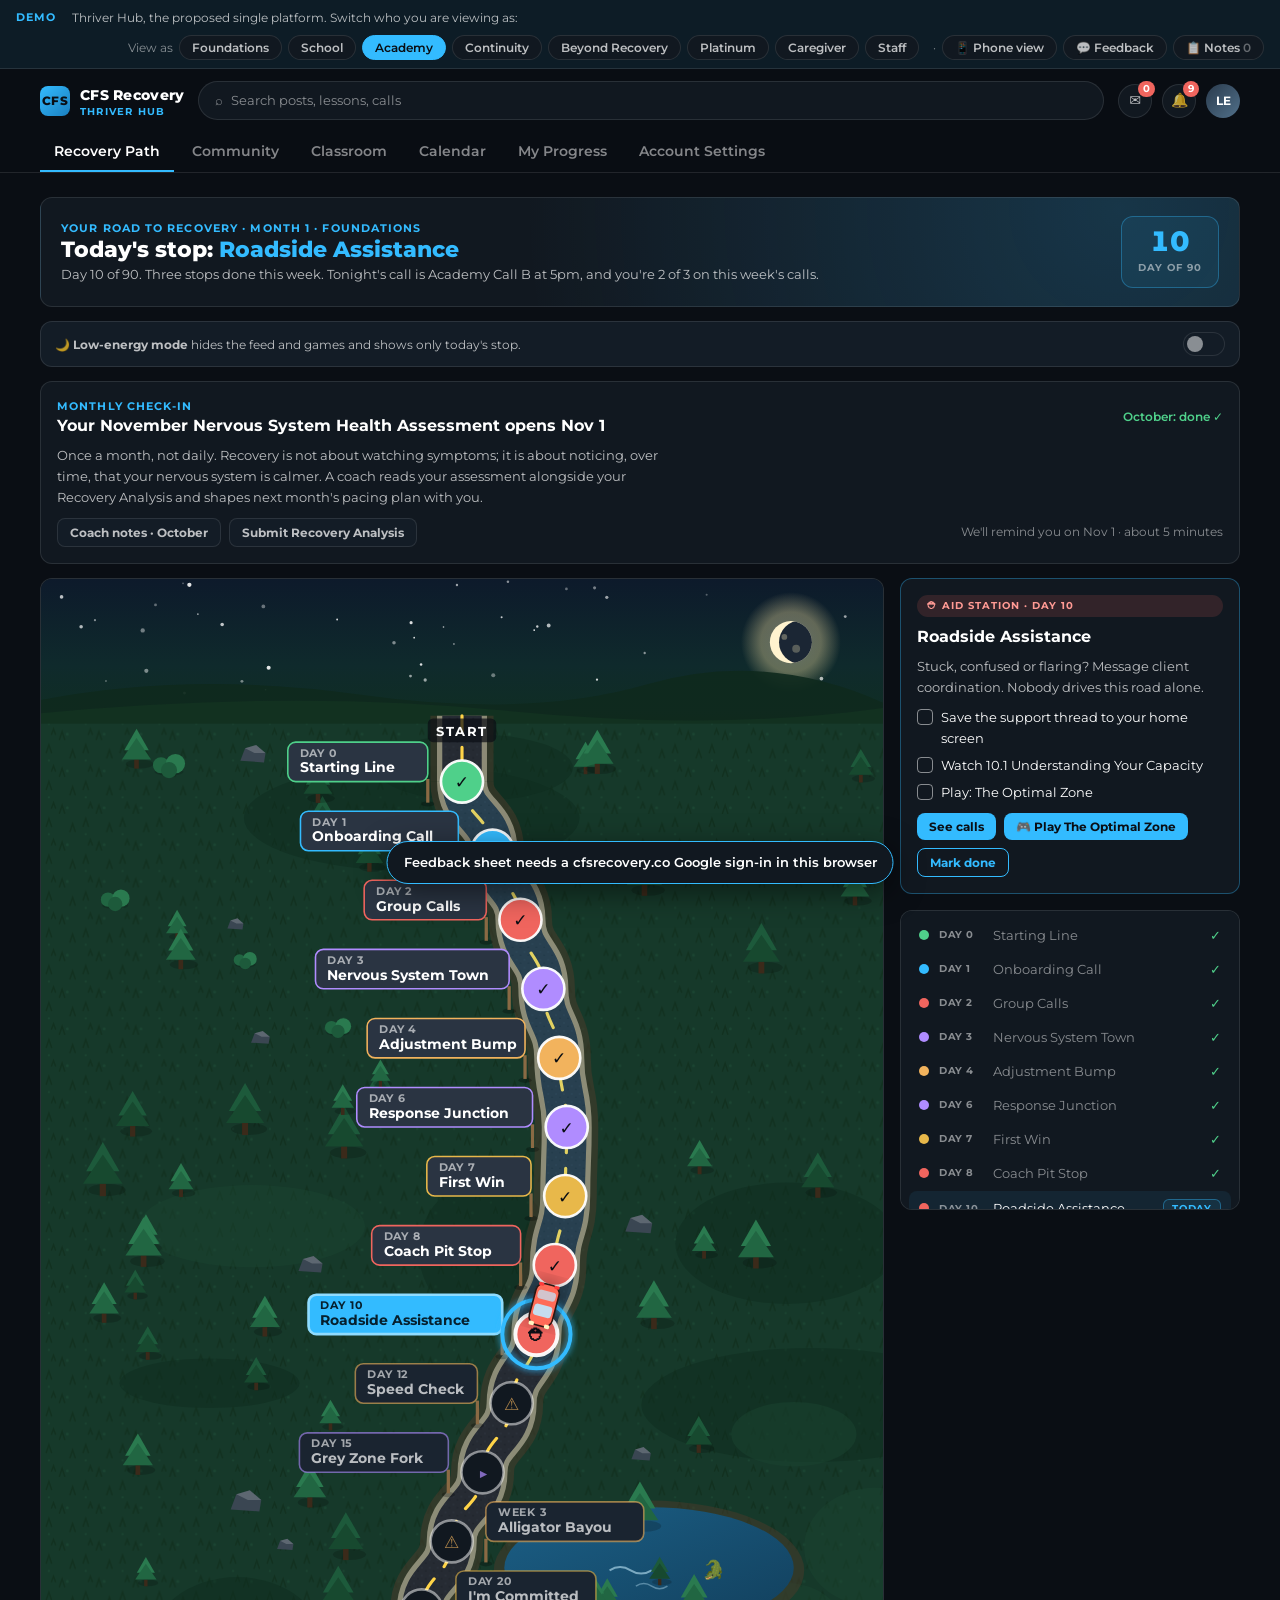
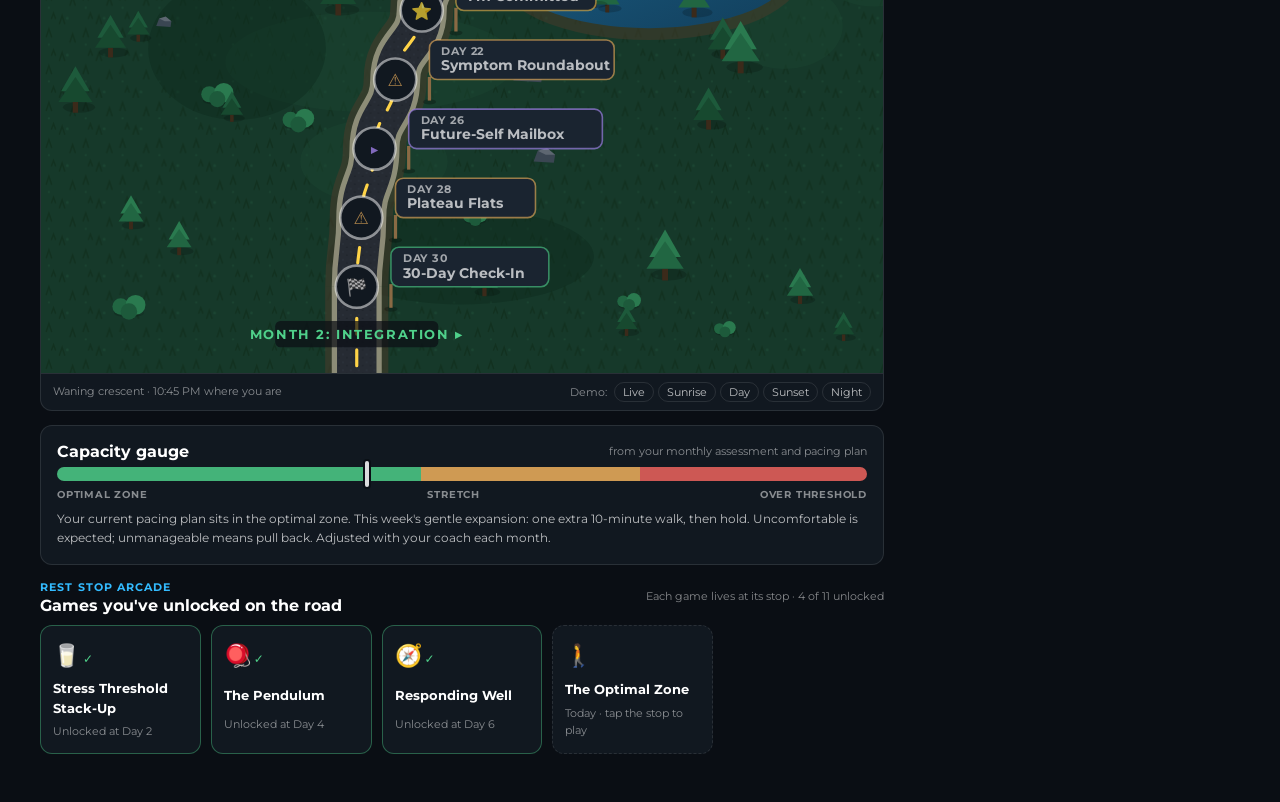
==== commit 75628d69: "Add files via upload" ====
--- a/index.html
+++ b/index.html
@@ -896,7 +896,7 @@
    Follow the setup at the top of Code.gs, then paste the Web app URL
    (ends in /exec) between the quotes. Blank = notes save per device only.
    ════════════════════════════════════════════════════════════════ */
-const SHEET_API_URL='';
+const SHEET_API_URL='https://script.google.com/a/macros/cfsrecovery.co/s/AKfycby5x5xQ-xD40V7TaJ4WOkZf7xvFTFY0rmw2KYEybjNsTu0pVCsOdlzH2mqTOPAGkTx4jQ/exec';
 
 const ROLES={
   foundations:{name:'Navina Heise',av:'NH',label:'Foundations',spaces:['Foundations'],plat:false,staff:false,side:['Foundations','Free community for anyone starting to understand ME/CFS and Long Covid recovery.'],plan:['Foundations','Free','Active','Start a 7-day School trial']},
@@ -1235,8 +1235,9 @@
 async function fbInit(){
   if(SHEET_API_URL){
     fbSheet={url:SHEET_API_URL};
-    const load=async()=>{try{const r=await fetch(fbSheet.url);if(r.ok){const j=await r.json();if(j.ok){fbNotes=(j.notes||[]).map(x=>({id:x.id,key:x.key,screen:x.screen,label:x.label,role:x.role,kind:x.kind,text:x.text,name:x.name,at:x.created_at,device:x.device}));fbRender();}}}catch(e){}};
+    const load=async()=>{try{const r=await fetch(fbSheet.url,{redirect:'follow'});if(r.ok){const j=await r.json();if(j.ok){fbSheet.ok=true;fbNotes=(j.notes||[]).map(x=>({id:x.id,key:x.key,screen:x.screen,label:x.label,role:x.role,kind:x.kind,text:x.text,name:x.name,at:x.created_at,device:x.device}));fbRender();}}}catch(e){}};
     fbSheet.load=load;await load();setInterval(load,20000);
+    if(!fbSheet.ok){fbSheet.warned=true;setTimeout(()=>toast('Feedback sheet needs a cfsrecovery.co Google sign-in in this browser'),1500);}
     return;
   }
   try{fbDb=await claude.use('db');fbUser=await claude.use('user');if(fbUser){const me=await fbUser.me();fbMe=me&&me.id;}}catch(e){fbDb=null}
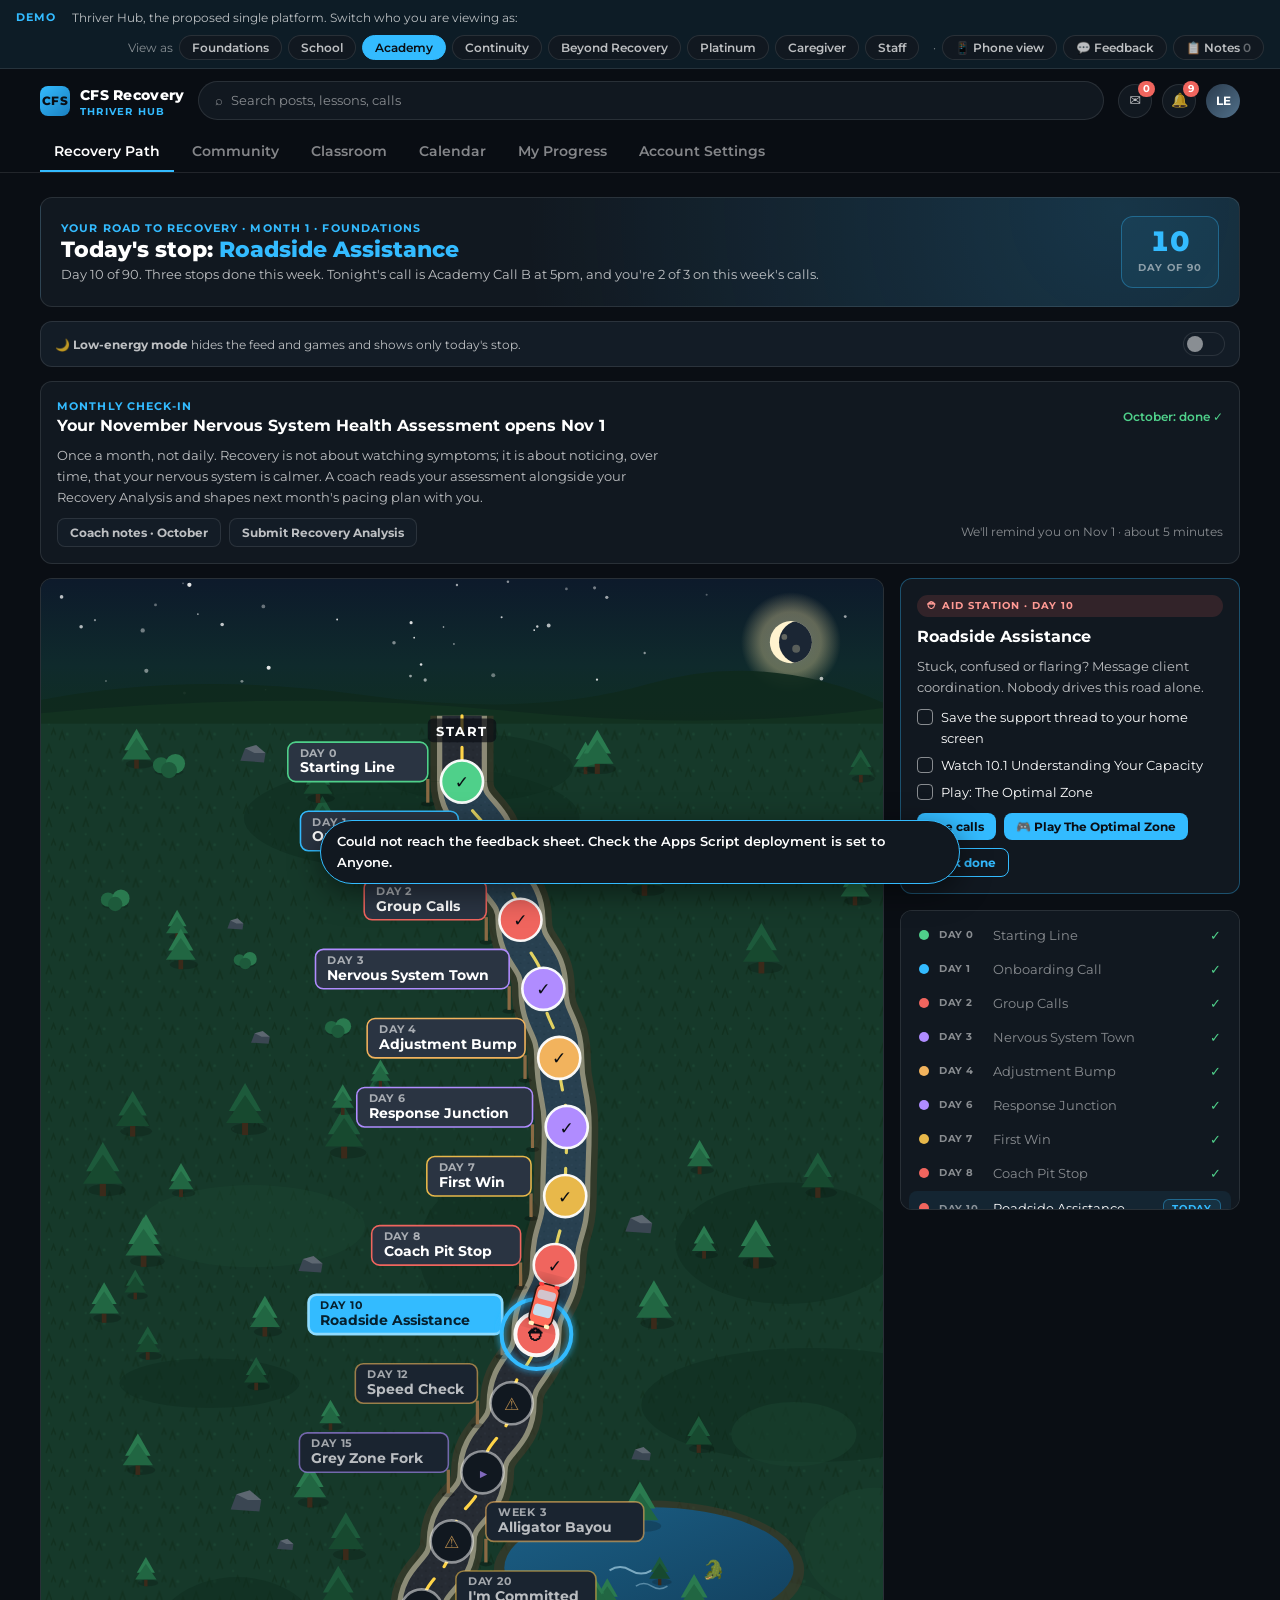
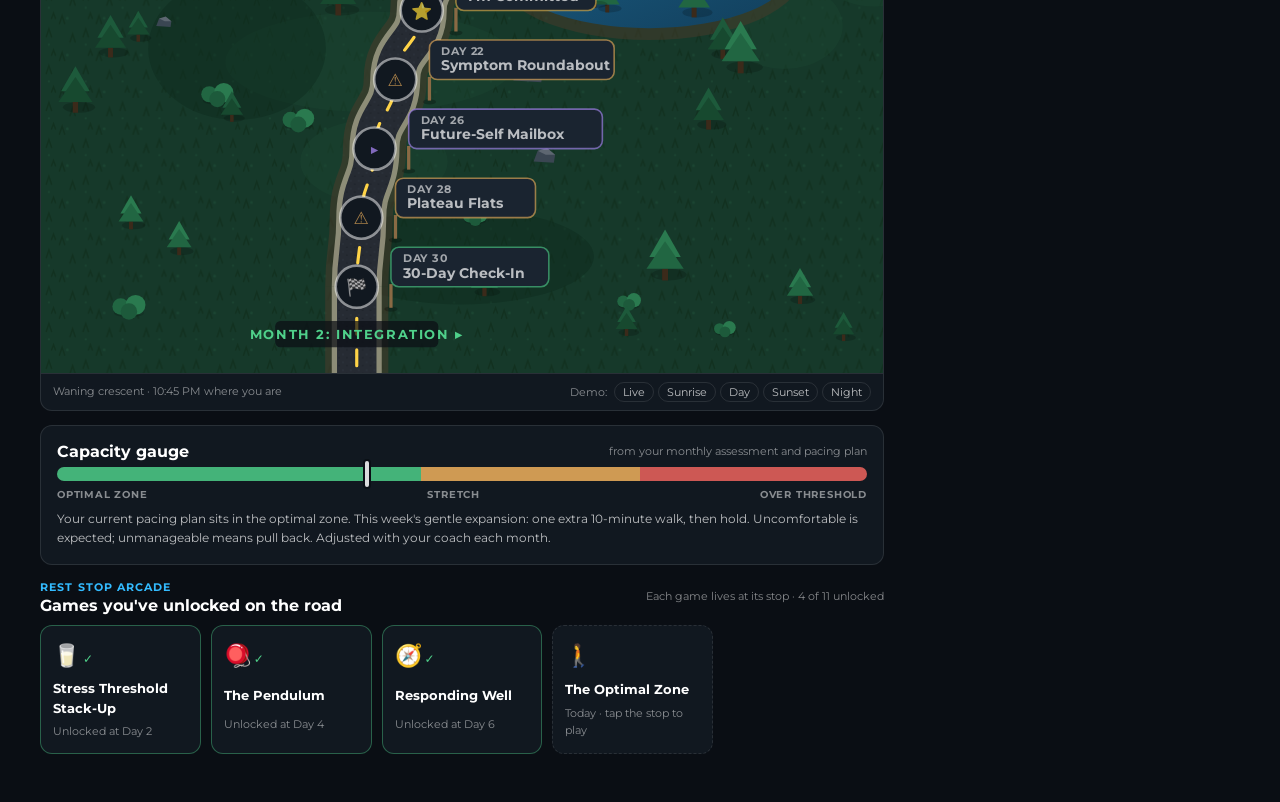
==== commit ea462157: "Add files via upload" ====
--- a/index.html
+++ b/index.html
@@ -896,7 +896,7 @@
    Follow the setup at the top of Code.gs, then paste the Web app URL
    (ends in /exec) between the quotes. Blank = notes save per device only.
    ════════════════════════════════════════════════════════════════ */
-const SHEET_API_URL='https://script.google.com/a/macros/cfsrecovery.co/s/AKfycby5x5xQ-xD40V7TaJ4WOkZf7xvFTFY0rmw2KYEybjNsTu0pVCsOdlzH2mqTOPAGkTx4jQ/exec';
+const SHEET_API_URL='https://script.google.com/macros/s/AKfycby5x5xQ-xD40V7TaJ4WOkZf7xvFTFY0rmw2KYEybjNsTu0pVCsOdlzH2mqTOPAGkTx4jQ/exec';
 
 const ROLES={
   foundations:{name:'Navina Heise',av:'NH',label:'Foundations',spaces:['Foundations'],plat:false,staff:false,side:['Foundations','Free community for anyone starting to understand ME/CFS and Long Covid recovery.'],plan:['Foundations','Free','Active','Start a 7-day School trial']},
@@ -1237,7 +1237,7 @@
     fbSheet={url:SHEET_API_URL};
     const load=async()=>{try{const r=await fetch(fbSheet.url,{redirect:'follow'});if(r.ok){const j=await r.json();if(j.ok){fbSheet.ok=true;fbNotes=(j.notes||[]).map(x=>({id:x.id,key:x.key,screen:x.screen,label:x.label,role:x.role,kind:x.kind,text:x.text,name:x.name,at:x.created_at,device:x.device}));fbRender();}}}catch(e){}};
     fbSheet.load=load;await load();setInterval(load,20000);
-    if(!fbSheet.ok){fbSheet.warned=true;setTimeout(()=>toast('Feedback sheet needs a cfsrecovery.co Google sign-in in this browser'),1500);}
+    if(!fbSheet.ok){fbSheet.warned=true;setTimeout(()=>toast('Could not reach the feedback sheet. Check the Apps Script deployment is set to Anyone.'),1500);}
     return;
   }
   try{fbDb=await claude.use('db');fbUser=await claude.use('user');if(fbUser){const me=await fbUser.me();fbMe=me&&me.id;}}catch(e){fbDb=null}
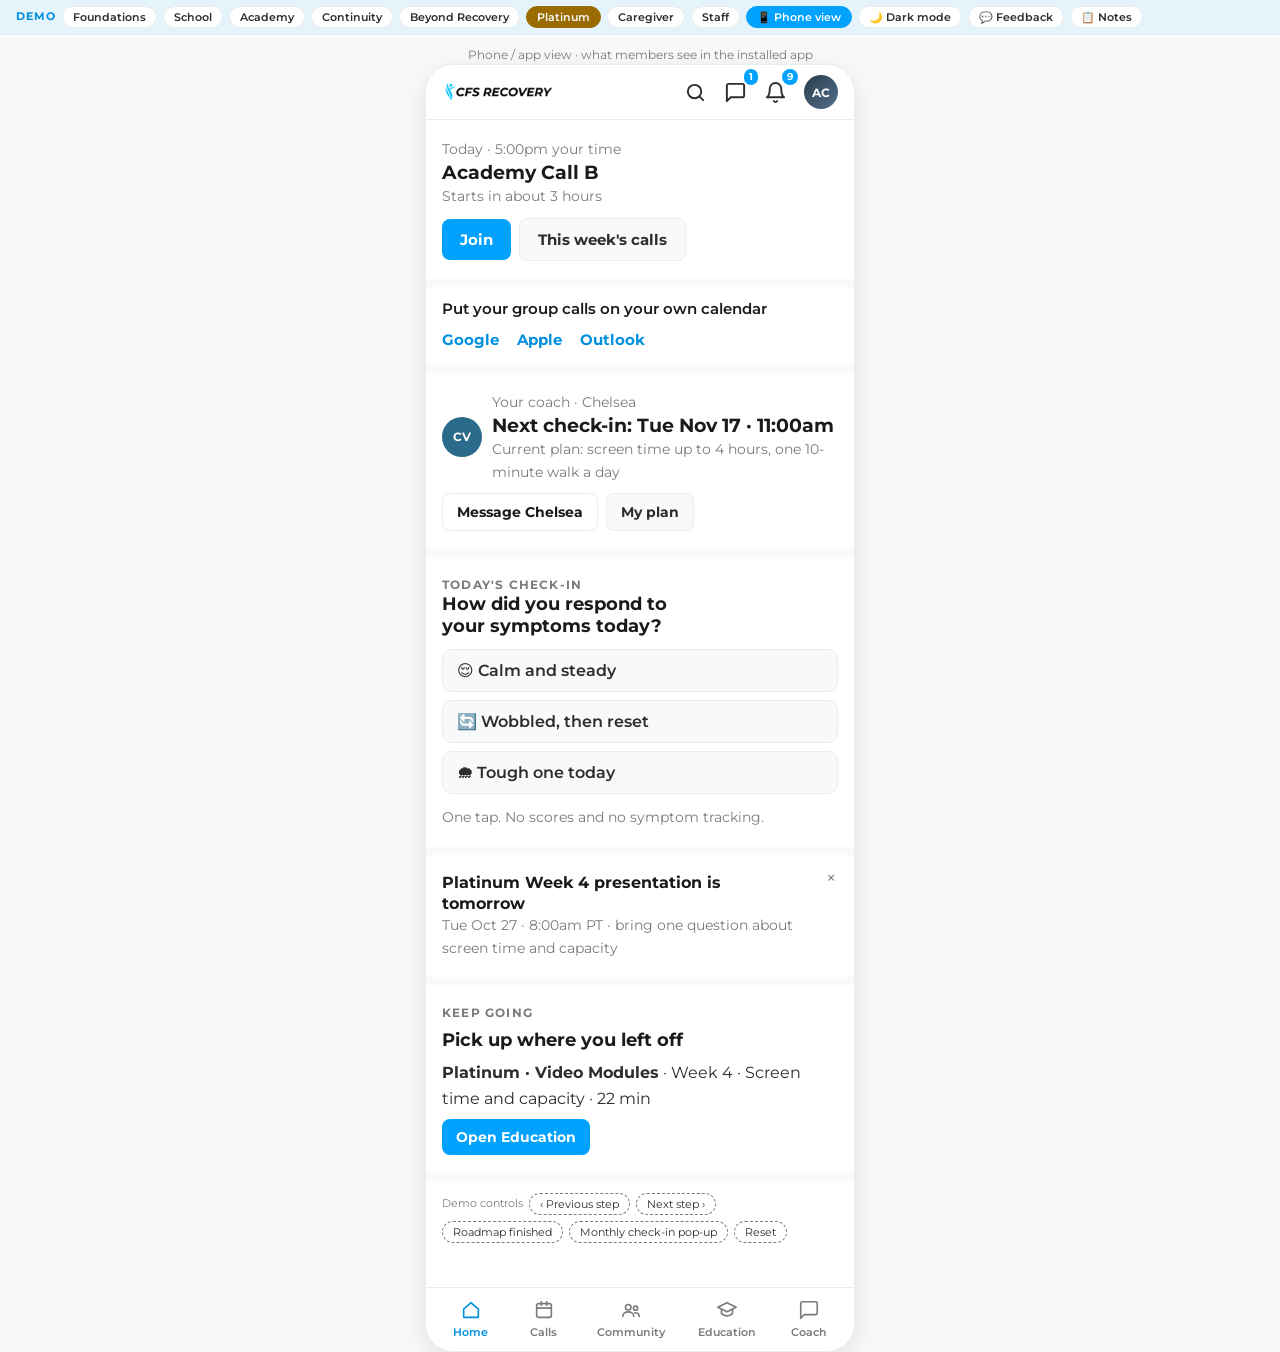
==== commit 145573f6: "Rebuild demo from the Nov 16-18 team notes: Platinum first, phone first, calm layout Co-Authored-By:" ====
--- a/index.html
+++ b/index.html
@@ -7,27 +7,34 @@
 <title>Thriver Hub Demo | CFS Recovery</title>
 <link rel="stylesheet" href="https://fonts.googleapis.com/css2?family=Montserrat:wght@400;500;600;700;800&display=swap">
 <style>
-/* Layout: app shell (top bar + tab bar + content), member tier switcher in the top bar drives gating; one file, all tabs rendered from data. Palette from cfsrecovery.co "Your Next Step" page. */
+/* Layout: app shell (top bar + three tabs + content). The tier switcher in the demo bar drives gating; one file, all screens rendered from data.
+   Brand: Montserrat, blue #00A2FE, neutrals from the CFS Recovery brand guide. Light mode is the default; dark mode is a setting. */
 :root{
-  --bg:#0A0E14; --card:#111820; --card2:#131c26; --cyan:#33BBFF; --cyan-dim:rgba(51,187,255,.08); --cyan-glow:rgba(51,187,255,.25);
-  --gold:#E8B84A; --gold-dim:rgba(232,184,74,.10); --good:#4FD08A; --warn:#F2B35D; --crit:#F0655E;
-  --fg:#FFFFFF; --body:rgba(255,255,255,.72); --muted:rgba(255,255,255,.50); --border:rgba(255,255,255,.10); --radius:12px;
+  --bg:#F8F9FA; --card:#FFFFFF; --card2:#F8F9FA; --cyan:#00A2FE; --cyan-ink:#0090E0; --cyan-dim:rgba(0,162,254,.08); --cyan-glow:rgba(0,162,254,.30);
+  --gold:#9A6B00; --gold-dim:rgba(232,184,74,.16); --good:#15803D; --good-dim:rgba(34,197,94,.12); --warn:#B45309; --warn-dim:rgba(245,158,11,.14); --teal:#0F766E; --teal-dim:rgba(20,184,166,.12);
+  --fg:#1A1A1A; --body:#2D2D2D; --muted:#7B7B7B; --border:#E9ECEF; --radius:12px; --on-accent:#FFFFFF;
+  --bar-bg:rgba(255,255,255,.94); --shadow:0 8px 28px rgba(26,26,26,.10); --thumb:#1A1A1A; --tarmac:#59616B;
   --font:'Montserrat',system-ui,-apple-system,"Segoe UI",sans-serif;
+  color-scheme:light;
+}
+:root[data-theme="dark"]{
+  --bg:#0D0D0D; --card:#1A1A1A; --card2:#242424; --cyan-ink:#04BEFA; --cyan-dim:rgba(0,162,254,.14); --cyan-glow:rgba(0,162,254,.40);
+  --gold:#E8B84A; --gold-dim:rgba(232,184,74,.12); --good:#22C55E; --warn:#F59E0B; --teal:#14B8A6;
+  --fg:#FFFFFF; --body:rgba(255,255,255,.80); --muted:rgba(255,255,255,.58); --border:rgba(255,255,255,.12);
+  --bar-bg:rgba(13,13,13,.94); --shadow:0 10px 36px rgba(0,0,0,.55); --thumb:#242424; --tarmac:#3A4048;
   color-scheme:dark;
 }
-@media (prefers-color-scheme: light){:root:not([data-theme="dark"]){--bg:#0A0E14;--card:#111820;--card2:#131c26;--fg:#fff;--body:rgba(255,255,255,.72);--muted:rgba(255,255,255,.5);--border:rgba(255,255,255,.1);color-scheme:dark}}
-:root[data-theme="light"]{--bg:#0A0E14;--card:#111820;--card2:#131c26;--fg:#fff;--body:rgba(255,255,255,.72);--muted:rgba(255,255,255,.5);--border:rgba(255,255,255,.1);color-scheme:dark}
 *,*::before,*::after{box-sizing:border-box;margin:0;padding:0}
 html,body{height:100%}
 body{font-family:var(--font);background:var(--bg);color:var(--fg);line-height:1.6;-webkit-font-smoothing:antialiased;font-size:14px}
-a{color:var(--cyan);text-decoration:none}
+a{color:var(--cyan-ink);text-decoration:none}
 button{font-family:inherit;cursor:pointer;border:0;background:none;color:inherit}
 button:focus-visible,[tabindex]:focus-visible{outline:2px solid var(--cyan);outline-offset:2px}
 .wrap{padding-left:max(16px,env(safe-area-inset-left,0px));padding-right:max(16px,env(safe-area-inset-right,0px))}
 
 /* demo banner */
 .demo{background:var(--cyan-dim);border-bottom:1px solid var(--border);padding-block:8px;font-size:12px;color:var(--body);display:flex;flex-wrap:wrap;gap:8px 16px;align-items:center}
-.demo b{color:var(--cyan);font-weight:700;letter-spacing:.08em;text-transform:uppercase;font-size:11px}
+.demo b{color:var(--cyan-ink);font-weight:700;letter-spacing:.08em;text-transform:uppercase;font-size:11px}
 .demo .who{margin-left:auto;display:flex;gap:6px;flex-wrap:wrap;align-items:center}
 .demo .who span{color:var(--muted)}
 .pill{border:1px solid var(--border);border-radius:40px;padding:4px 12px;font-size:12px;font-weight:600;color:var(--body);background:var(--card)}
@@ -39,12 +46,12 @@
 .top{position:sticky;top:env(safe-area-inset-top,0px);z-index:20;background:rgba(10,14,20,.92);backdrop-filter:blur(16px);border-bottom:1px solid var(--border)}
 .top-in{display:flex;align-items:center;gap:14px;padding-block:12px;max-width:1200px;margin:0 auto}
 .logo{display:flex;align-items:center;gap:10px;font-weight:800;letter-spacing:.02em;white-space:nowrap}
-.logo .mark{width:30px;height:30px;border-radius:8px;background:linear-gradient(135deg,var(--cyan),#1a7fc0);display:grid;place-items:center;color:var(--bg);font-size:12px;font-weight:800}
-.logo small{display:block;font-size:10px;font-weight:700;letter-spacing:.12em;color:var(--cyan);text-transform:uppercase;line-height:1}
+.logo .mark{width:30px;height:30px;border-radius:8px;background:linear-gradient(135deg,var(--cyan),#0090E0);display:grid;place-items:center;color:var(--bg);font-size:12px;font-weight:800}
+.logo small{display:block;font-size:10px;font-weight:700;letter-spacing:.12em;color:var(--cyan-ink);text-transform:uppercase;line-height:1}
 .search{flex:1;min-width:0;background:var(--card);border:1px solid var(--border);border-radius:40px;padding:8px 16px;color:var(--muted);font-size:13px;display:flex;gap:8px;align-items:center}
 .icons{display:flex;gap:10px;align-items:center}
 .ibtn{position:relative;width:34px;height:34px;border-radius:50%;background:var(--card);border:1px solid var(--border);display:grid;place-items:center;color:var(--body)}
-.ibtn .n{position:absolute;top:-4px;right:-4px;background:var(--crit);color:#fff;font-size:10px;font-weight:700;border-radius:10px;padding:0 5px;line-height:16px}
+.ibtn .n{position:absolute;top:-4px;right:-4px;background:var(--warn);color:#fff;font-size:10px;font-weight:700;border-radius:10px;padding:0 5px;line-height:16px}
 .avatar{width:34px;height:34px;border-radius:50%;background:linear-gradient(135deg,#2a3b4d,#51708a);display:grid;place-items:center;font-size:12px;font-weight:700;flex-shrink:0}
 .tabs{display:flex;gap:4px;overflow-x:auto;max-width:1200px;margin:0 auto;scrollbar-width:none}
 .tabs::-webkit-scrollbar{display:none}
@@ -56,7 +63,7 @@
 .page{max-width:1200px;margin:0 auto;padding-block:24px 48px;display:grid;grid-template-columns:minmax(0,1fr) 300px;gap:24px}
 @media (max-width:900px){.page{grid-template-columns:1fr}.side{order:2}}
 .card{background:var(--card);border:1px solid var(--border);border-radius:var(--radius)}
-.eyebrow{font-size:11px;font-weight:700;letter-spacing:.1em;text-transform:uppercase;color:var(--cyan)}
+.eyebrow{font-size:11px;font-weight:700;letter-spacing:.1em;text-transform:uppercase;color:var(--cyan-ink)}
 .eyebrow.gold{color:var(--gold)}
 h1,h2,h3{text-wrap:balance;line-height:1.2}
 h2{font-size:20px;font-weight:800}
@@ -64,17 +71,17 @@
 .muted{color:var(--muted)}
 .body{color:var(--body)}
 .btn{display:inline-flex;align-items:center;gap:8px;background:var(--cyan);color:var(--bg);font-weight:700;padding:10px 18px;border-radius:8px;font-size:13px;transition:transform .2s,box-shadow .2s}
-.btn:hover{transform:translateY(-1px);box-shadow:0 6px 24px rgba(51,187,255,.35)}
-.btn.outline{background:transparent;color:var(--cyan);border:1px solid var(--cyan)}
+.btn:hover{transform:translateY(-1px);box-shadow:0 6px 24px rgba(0,162,254,.35)}
+.btn.outline{background:transparent;color:var(--cyan-ink);border:1px solid var(--cyan)}
 .btn.gold{background:var(--gold);color:var(--bg)}
 .btn.ghost{background:var(--card2);color:var(--body);border:1px solid var(--border)}
 .btn.sm{padding:6px 12px;font-size:12px}
 .chips{display:flex;gap:8px;flex-wrap:wrap}
 .chip{border:1px solid var(--border);border-radius:40px;padding:6px 14px;font-size:12px;font-weight:600;color:var(--body);background:var(--card)}
-.chip.on{background:var(--cyan-dim);border-color:var(--cyan);color:var(--cyan)}
+.chip.on{background:var(--cyan-dim);border-color:var(--cyan);color:var(--cyan-ink)}
 .tier{font-size:10px;font-weight:700;letter-spacing:.08em;text-transform:uppercase;border-radius:6px;padding:2px 8px;border:1px solid var(--border);color:var(--muted)}
 .tier.plat{color:var(--gold);border-color:rgba(232,184,74,.4);background:var(--gold-dim)}
-.tier.acad{color:var(--cyan);border-color:rgba(51,187,255,.4);background:var(--cyan-dim)}
+.tier.acad{color:var(--cyan-ink);border-color:rgba(0,162,254,.4);background:var(--cyan-dim)}
 .hidden{display:none!important}
 
 /* community */
@@ -98,9 +105,9 @@
 
 /* side */
 .side{display:grid;gap:16px;align-content:start}
-.brand-tile{aspect-ratio:16/9;max-width:100%;border-radius:10px;background:radial-gradient(circle at 70% 30%,rgba(51,187,255,.25),transparent 60%),linear-gradient(135deg,#0d1b2a,#0a0e14);border:1px solid var(--border);display:grid;place-items:center;text-align:center;padding:12px}
+.brand-tile{aspect-ratio:16/9;max-width:100%;border-radius:10px;background:radial-gradient(circle at 70% 30%,rgba(0,162,254,.25),transparent 60%),linear-gradient(135deg,#0d1b2a,#0a0e14);border:1px solid var(--border);display:grid;place-items:center;text-align:center;padding:12px}
 .brand-tile b{font-size:18px;font-weight:800;letter-spacing:.04em}
-.brand-tile small{display:block;font-size:11px;letter-spacing:.14em;color:var(--cyan)}
+.brand-tile small{display:block;font-size:11px;letter-spacing:.14em;color:var(--cyan-ink)}
 .stats{display:grid;grid-template-columns:repeat(3,1fr);text-align:center;border-top:1px solid var(--border);border-bottom:1px solid var(--border);padding-block:12px}
 .stats b{display:block;font-size:20px;font-weight:800;font-variant-numeric:tabular-nums}
 .stats span{font-size:11px;color:var(--muted)}
@@ -108,7 +115,7 @@
 .lb .row{display:flex;gap:10px;align-items:center;font-size:13px}
 .lb .rank{width:22px;height:22px;border-radius:50%;background:var(--gold);color:var(--bg);font-weight:800;font-size:11px;display:grid;place-items:center}
 .lb .rank.s{background:#aab4c0}.lb .rank.b{background:#b07d4b}
-.lb .pts{margin-left:auto;color:var(--cyan);font-weight:700;font-variant-numeric:tabular-nums}
+.lb .pts{margin-left:auto;color:var(--cyan-ink);font-weight:700;font-variant-numeric:tabular-nums}
 .me-progress{display:grid;gap:8px}
 .bar{height:8px;border-radius:8px;background:var(--card2);overflow:hidden;border:1px solid var(--border)}
 .bar i{display:block;height:100%;background:var(--cyan);border-radius:8px}
@@ -119,8 +126,8 @@
 .course{overflow:hidden;cursor:pointer;transition:transform .2s,border-color .2s;position:relative}
 .course:hover{transform:translateY(-2px);border-color:var(--cyan-dim)}
 .course .img{aspect-ratio:16/9;max-width:100%;display:grid;place-items:center;text-align:center;padding:14px;font-weight:800;font-size:18px;letter-spacing:.02em;text-transform:uppercase;line-height:1.15}
-.course .img.a{background:radial-gradient(circle at 30% 20%,rgba(51,187,255,.4),transparent 55%),#0e2238}
-.course .img.b{background:radial-gradient(circle at 70% 80%,rgba(51,187,255,.3),transparent 55%),#102a3d}
+.course .img.a{background:radial-gradient(circle at 30% 20%,rgba(0,162,254,.4),transparent 55%),#0e2238}
+.course .img.b{background:radial-gradient(circle at 70% 80%,rgba(0,162,254,.3),transparent 55%),#102a3d}
 .course .img.c{background:radial-gradient(circle at 50% 50%,rgba(232,184,74,.35),transparent 55%),#2a2210}
 .course .img.d{background:linear-gradient(135deg,#1b3850,#0e1d2b)}
 .course .cb{padding:14px 16px 16px;display:grid;gap:8px}
@@ -134,7 +141,7 @@
 .toc .li.on{background:rgba(232,184,74,.18);color:var(--fg);font-weight:600}
 .toc .li .dot{width:8px;height:8px;border-radius:50%;border:1.5px solid var(--muted)}
 .toc .li .dot.done{background:var(--good);border-color:var(--good)}
-.video{aspect-ratio:16/9;max-width:100%;border-radius:10px;background:radial-gradient(circle at 50% 50%,rgba(51,187,255,.18),transparent 60%),#0b1622;display:grid;place-items:center;position:relative;border:1px solid var(--border)}
+.video{aspect-ratio:16/9;max-width:100%;border-radius:10px;background:radial-gradient(circle at 50% 50%,rgba(0,162,254,.18),transparent 60%),#0b1622;display:grid;place-items:center;position:relative;border:1px solid var(--border)}
 .video .play{width:64px;height:64px;border-radius:50%;background:rgba(255,255,255,.12);border:1px solid rgba(255,255,255,.3);display:grid;place-items:center;font-size:22px}
 .video .dur{position:absolute;right:12px;bottom:12px;background:rgba(0,0,0,.6);padding:3px 8px;border-radius:6px;font-size:12px;font-variant-numeric:tabular-nums}
 .lesson-body{padding:20px;display:grid;gap:14px}
@@ -151,15 +158,15 @@
 .grid7 .dh{padding:8px 6px;font-size:11px;font-weight:700;color:var(--muted);text-transform:uppercase;letter-spacing:.08em;border-right:1px solid var(--border);border-bottom:1px solid var(--border);text-align:center}
 .day{min-height:92px;border-right:1px solid var(--border);border-bottom:1px solid var(--border);padding:6px;display:grid;align-content:start;gap:3px;font-size:11px}
 .day .n{font-weight:600;color:var(--muted);font-variant-numeric:tabular-nums}
-.day .n.today{background:var(--crit);color:#fff;width:20px;height:20px;border-radius:50%;display:grid;place-items:center}
-.day .ev{color:var(--cyan);font-weight:600;white-space:nowrap;overflow:hidden;text-overflow:ellipsis;cursor:pointer}
+.day .n.today{background:var(--warn);color:#fff;width:20px;height:20px;border-radius:50%;display:grid;place-items:center}
+.day .ev{color:var(--cyan-ink);font-weight:600;white-space:nowrap;overflow:hidden;text-overflow:ellipsis;cursor:pointer}
 .day .ev.plat{color:var(--gold)}
 .day .ev.off{color:var(--muted);text-decoration:line-through;opacity:.6}
 @media (max-width:700px){.grid7 .dh:nth-child(n+6),.day:nth-child(7n+6),.day:nth-child(7n+7){display:none}.grid7{grid-template-columns:repeat(5,1fr)}}
 .evlist{display:grid;gap:12px}
 .ev-card{display:grid;grid-template-columns:120px minmax(0,1fr);gap:14px;padding:14px;align-items:center}
 @media (max-width:520px){.ev-card{grid-template-columns:1fr}}
-.ev-card .thumb{aspect-ratio:16/9;max-width:100%;border-radius:8px;background:linear-gradient(135deg,#1b3850,#0e1d2b);display:grid;place-items:center;font-size:10px;font-weight:800;text-transform:uppercase;letter-spacing:.06em;text-align:center;padding:6px;color:var(--cyan)}
+.ev-card .thumb{aspect-ratio:16/9;max-width:100%;border-radius:8px;background:linear-gradient(135deg,#1b3850,#0e1d2b);display:grid;place-items:center;font-size:10px;font-weight:800;text-transform:uppercase;letter-spacing:.06em;text-align:center;padding:6px;color:var(--cyan-ink)}
 .ev-card .thumb.plat{background:linear-gradient(135deg,#3a2f12,#1c170a);color:var(--gold)}
 .ev-card h3{font-size:15px}
 .ev-card .when{font-size:12px;color:var(--muted)}
@@ -192,10 +199,10 @@
 .msg{display:grid;gap:4px;max-width:78%}
 .msg .b{background:var(--card2);border:1px solid var(--border);border-radius:12px;padding:10px 14px;font-size:13px;color:var(--fg)}
 .msg.me{justify-self:end}
-.msg.me .b{background:rgba(51,187,255,.12);border-color:rgba(51,187,255,.3)}
+.msg.me .b{background:rgba(0,162,254,.12);border-color:rgba(0,162,254,.3)}
 .msg .t{font-size:10px;color:var(--muted)}
 .msg .b .link{display:block;margin-top:6px;padding:8px 10px;border-radius:8px;background:var(--card);border:1px solid var(--border);font-size:12px}
-.msg .b .link b{display:block;color:var(--cyan)}
+.msg .b .link b{display:block;color:var(--cyan-ink)}
 .daysep{text-align:center;font-size:11px;color:var(--muted)}
 .compose{display:flex;gap:10px;padding:12px 16px;border-top:1px solid var(--border);align-items:center}
 .compose .in{flex:1;min-width:0;background:var(--card2);border:1px solid var(--border);border-radius:40px;padding:10px 16px;color:var(--fg);font-family:inherit;font-size:13px}
@@ -206,14 +213,14 @@
 .kpi b{display:block;font-size:24px;font-weight:800;font-variant-numeric:tabular-nums}
 .kpi span{font-size:11px;color:var(--muted)}
 .kpi .d{font-size:11px;color:var(--good);font-weight:600}
-.kpi .d.down{color:var(--crit)}
+.kpi .d.down{color:var(--warn)}
 table{width:100%;border-collapse:collapse;font-size:13px}
 th{font-size:11px;letter-spacing:.08em;text-transform:uppercase;color:var(--muted);text-align:left;padding:10px 12px;border-bottom:1px solid var(--border);font-weight:700}
 td{padding:10px 12px;border-bottom:1px solid var(--border);vertical-align:middle;font-variant-numeric:tabular-nums}
 tr:last-child td{border-bottom:0}
 .tbl{overflow-x:auto}
 .st{display:inline-block;width:8px;height:8px;border-radius:50%;margin-right:6px}
-.st.g{background:var(--good)}.st.w{background:var(--warn)}.st.c{background:var(--crit)}
+.st.g{background:var(--good)}.st.w{background:var(--warn)}.st.c{background:var(--warn)}
 .spark{height:56px;width:100%}
 .admin-grid{display:grid;grid-template-columns:repeat(auto-fit,minmax(300px,1fr));gap:16px}
 .adm-nav{display:flex;gap:6px;flex-wrap:wrap}
@@ -251,7 +258,7 @@
 @media (max-width:800px){.settings{grid-template-columns:1fr}}
 .snav{display:grid;gap:2px;align-content:start;padding:8px}
 .snav button{text-align:left;padding:9px 12px;border-radius:8px;font-size:13px;color:var(--body);font-weight:500}
-.snav button.on{background:var(--cyan-dim);color:var(--cyan);font-weight:600}
+.snav button.on{background:var(--cyan-dim);color:var(--cyan-ink);font-weight:600}
 .srow{display:flex;gap:12px;align-items:center;justify-content:space-between;padding:12px 0;border-bottom:1px solid var(--border);flex-wrap:wrap}
 .srow:last-child{border-bottom:0}
 .srow .l b{display:block;font-size:13px;font-weight:600}
@@ -288,7 +295,7 @@
 .fb-kinds button{flex:1;padding:7px 4px;border-radius:8px;border:1px solid var(--border);font-size:12px;font-weight:600;color:var(--body);background:var(--card2)}
 .fb-kinds button.on.love{border-color:var(--good);color:var(--good);background:rgba(79,208,138,.12)}
 .fb-kinds button.on.change{border-color:var(--gold);color:var(--gold);background:var(--gold-dim)}
-.fb-kinds button.on.q{border-color:var(--cyan);color:var(--cyan);background:var(--cyan-dim)}
+.fb-kinds button.on.q{border-color:var(--cyan);color:var(--cyan-ink);background:var(--cyan-dim)}
 .fb-pop textarea,.fb-pop input{width:100%;background:var(--card2);border:1px solid var(--border);border-radius:8px;padding:9px 10px;color:var(--fg);font-family:inherit;font-size:13px;resize:vertical}
 .fb-pop textarea{min-height:70px}
 .fb-pop .row{display:flex;gap:8px;justify-content:flex-end}
@@ -296,9 +303,9 @@
 .fb-item{background:var(--card2);border:1px solid var(--border);border-radius:10px;padding:10px 12px;font-size:13px;display:grid;gap:4px}
 .fb-item .meta{font-size:11px;color:var(--muted);display:flex;gap:8px;align-items:center;flex-wrap:wrap}
 .fb-item .k{font-size:10px;font-weight:700;padding:1px 7px;border-radius:40px;border:1px solid}
-.fb-item .k.love{color:var(--good);border-color:var(--good)}.fb-item .k.change{color:var(--gold);border-color:var(--gold)}.fb-item .k.q{color:var(--cyan);border-color:var(--cyan)}
+.fb-item .k.love{color:var(--good);border-color:var(--good)}.fb-item .k.change{color:var(--gold);border-color:var(--gold)}.fb-item .k.q{color:var(--cyan-ink);border-color:var(--cyan)}
 .fb-item .del{margin-left:auto;color:var(--muted);font-size:11px}
-.fb-item .del:hover{color:var(--crit)}
+.fb-item .del:hover{color:var(--warn)}
 #fbPanel .fb-item{cursor:pointer}
 .fb-group{display:grid;gap:8px}
 .fb-group h3{font-size:14px;display:flex;gap:8px;align-items:center}
@@ -307,10 +314,6 @@
 .fb-hint{position:fixed;left:50%;bottom:calc(72px + env(safe-area-inset-bottom,0px));transform:translateX(-50%);background:var(--gold);color:var(--bg);font-size:12px;font-weight:700;padding:8px 14px;border-radius:40px;z-index:44;box-shadow:0 6px 24px rgba(0,0,0,.5);display:none;white-space:nowrap}
 body.fb-mode .fb-hint{display:block}
 .is-app .fb-pop{left:16px!important;right:16px;width:auto;bottom:calc(80px + env(safe-area-inset-bottom,0px));top:auto!important}
-/* scene bar under the map */
-.scene-bar{display:flex;justify-content:space-between;align-items:center;gap:8px;flex-wrap:wrap;padding:8px 12px;font-size:11px;color:var(--muted);border-top:1px solid var(--border)}
-.scene-bar .demo-only button{font-size:11px;color:var(--body);padding:2px 8px;border-radius:40px;border:1px solid var(--border);margin-left:4px}
-.scene-bar .demo-only button:hover{border-color:var(--cyan);color:var(--cyan)}
 /* ── App mode (phone width, or forced with .app-mode for the desktop "Phone" toggle) ── */
 .phone-toggle{margin-left:8px}
 .app-frame{display:none}
@@ -324,7 +327,6 @@
 .is-app .demo .who{margin-left:0}
 .is-app .pill{padding:3px 10px;font-size:11px}
 .is-app .top-in{gap:10px;padding-block:10px}
-.is-app .logo div:not(.mark){display:none}
 .is-app .search{padding:7px 12px;font-size:12px}
 .is-app .search span{white-space:nowrap;overflow:hidden;text-overflow:ellipsis}
 .is-app .tabs{display:none}
@@ -341,9 +343,6 @@
 .is-app .lesson{grid-template-columns:1fr}
 .is-app .toc{order:2}
 .is-app .lesson-body{padding:14px}
-.is-app #calendar .card:first-child .grid7,.is-app #calendar .card:first-child .notice,.is-app .cal-head .views{display:none}
-.is-app #calendar .card:first-child{border:0;background:none}
-.is-app .cal-head{padding:0 0 8px;border:0;flex-wrap:nowrap}
 .is-app .cal-head h2{font-size:17px}
 .is-app .cal-head .tz{display:none}
 .is-app .ev-card{grid-template-columns:88px minmax(0,1fr);padding:12px}
@@ -379,8 +378,8 @@
 .is-app .adm-nav .chip{white-space:nowrap}
 .is-app .bottombar{display:flex;position:fixed;left:0;right:0;bottom:0;z-index:30;background:rgba(10,14,20,.94);backdrop-filter:blur(16px);border-top:1px solid var(--border);padding:6px max(8px,env(safe-area-inset-left,0px)) calc(8px + env(safe-area-inset-bottom,0px)) max(8px,env(safe-area-inset-right,0px));justify-content:space-around}
 .bottombar button{display:grid;justify-items:center;gap:2px;font-size:9.5px;font-weight:600;color:var(--muted);padding:4px 2px;min-width:44px;border-radius:10px}
-.bottombar button .ic{font-size:20px;line-height:1}
-.bottombar button.on{color:var(--cyan)}
+.bottombar button .ic{font-size:20px;line-height:1;display:grid;place-items:center;height:24px}
+.bottombar button.on{color:var(--cyan-ink)}
 .bottombar button.on.plat{color:var(--gold)}
 .bottombar button.more{position:relative}
 .sheet{display:none;position:fixed;inset:auto 0 0 0;z-index:40;background:var(--card);border-radius:16px 16px 0 0;border:1px solid var(--border);padding:14px max(16px,env(safe-area-inset-left,0px)) calc(20px + env(safe-area-inset-bottom,0px));box-shadow:0 -10px 40px rgba(0,0,0,.6)}
@@ -397,58 +396,334 @@
 .phone-shell .sheet,.phone-shell .scrim{position:absolute}
 .phone-note{text-align:center;font-size:12px;color:var(--muted);padding-block:10px 0}
 
-/* ── Recovery Path (home for Academy / School / Platinum) ── */
-.path-hero{display:grid;grid-template-columns:minmax(0,1fr) auto;gap:14px;align-items:center;padding:18px 20px;background:radial-gradient(circle at 90% 10%,rgba(51,187,255,.18),transparent 55%),var(--card)}
-.path-hero h2{font-size:22px}
-.path-hero .sub{color:var(--body);font-size:13px}
-.path-hero .daybig{text-align:center;padding:10px 16px;border:1px solid rgba(51,187,255,.35);border-radius:12px;background:var(--cyan-dim);min-width:96px}
-.path-hero .daybig b{display:block;font-size:28px;font-weight:800;line-height:1;color:var(--cyan);font-variant-numeric:tabular-nums}
-.path-hero .daybig span{font-size:10px;letter-spacing:.1em;text-transform:uppercase;color:var(--muted);font-weight:700}
+/* ── Logo, profile menu ── */
+.logo .lg{display:block;flex-shrink:0}
+.logo .lg img{height:26px;width:auto;display:block}
+.logo .lg-dark{display:none!important}
+:root[data-theme="dark"] .logo .lg-light{display:none!important}
+:root[data-theme="dark"] .logo .lg-dark{display:block!important}
+.logo small{border-left:1px solid var(--border);padding-left:10px}
+.is-app .logo small{display:none}
+.is-app .logo .lg{width:22px;overflow:hidden}
+.is-app .logo .lg img{height:32px;max-width:none}
+.me-wrap{position:relative}
+.me-wrap .avatar{cursor:pointer}
+.menu{position:absolute;right:0;top:calc(100% + 8px);min-width:236px;background:var(--card);border:1px solid var(--border);border-radius:12px;box-shadow:var(--shadow);padding:6px;display:none;z-index:40}
+.menu.show{display:grid;gap:2px}
+.menu button{text-align:left;padding:10px 12px;border-radius:8px;font-size:13px;font-weight:600;color:var(--body);display:flex;gap:10px;align-items:center}
+.menu button:hover{background:var(--card2)}
+.menu .who-me{padding:10px 12px 8px;border-bottom:1px solid var(--border);margin-bottom:4px}
+.menu .who-me b{display:block;font-size:13px}
+.menu .who-me span{font-size:11px;color:var(--muted)}
+
+/* ── Home ── */
+.home{display:grid;gap:14px;min-width:0}
+.home > div:empty{display:none}
+.stack{display:grid;gap:10px}
+.banner{display:flex;gap:12px;align-items:center;flex-wrap:wrap;padding:14px 16px;border-radius:var(--radius);border:1px solid var(--border);background:var(--card)}
+.banner .ic{width:40px;height:40px;border-radius:10px;display:grid;place-items:center;font-size:18px;background:var(--cyan-dim);flex-shrink:0}
+.banner .tx{flex:1 1 220px;min-width:0}
+.banner .tx b{display:block;font-size:15px;font-weight:700;line-height:1.3}
+.banner .tx span{display:block;font-size:12px;color:var(--muted)}
+.banner .acts{display:flex;gap:8px;flex-wrap:wrap;align-items:center}
+.banner.call{border-color:var(--cyan-glow);background:linear-gradient(0deg,var(--cyan-dim),var(--cyan-dim)),var(--card)}
+.banner.call .tx b{font-size:18px;font-weight:800}
+.banner.call .ic{background:var(--cyan);color:#fff}
+.banner.ann .ic{background:var(--gold-dim)}
+.banner .x{width:30px;height:30px;border-radius:50%;color:var(--muted);font-size:18px;display:grid;place-items:center}
+.banner .x:hover{background:var(--card2);color:var(--fg)}
+.road{padding:16px;display:grid;gap:14px}
+.road-strip{position:relative;height:104px;border-radius:10px;background:linear-gradient(180deg,var(--cyan-dim),transparent 75%),var(--card2);border:1px solid var(--border);overflow:hidden}
+.road-strip .tarmac{position:absolute;left:0;right:0;bottom:22px;height:22px;background:var(--tarmac)}
+.road-strip .tarmac::after{content:"";position:absolute;left:0;right:0;top:50%;height:2px;transform:translateY(-50%);background:repeating-linear-gradient(90deg,#FFD447 0 14px,transparent 14px 28px)}
+.road-strip .driven{position:absolute;left:0;bottom:22px;height:22px;width:50%;background:rgba(0,162,254,.45)}
+.stopm{position:absolute;bottom:15px;transform:translateX(-50%);display:grid;justify-items:center;gap:8px}
+.stopm .lbl{font-size:10px;font-weight:700;letter-spacing:.06em;text-transform:uppercase;color:var(--muted);white-space:nowrap;background:var(--card);border:1px solid var(--border);border-radius:40px;padding:2px 9px}
+.stopm .pin{width:36px;height:36px;border-radius:50%;display:grid;place-items:center;font-size:15px;font-weight:800;background:var(--card);border:2px solid var(--border);color:var(--muted)}
+.stopm.done .pin{background:var(--good);border-color:#fff;color:#fff}
+.stopm.now .pin{background:var(--cyan);border-color:#fff;color:#fff;box-shadow:0 0 0 5px var(--cyan-glow);font-size:17px}
+.stopm.now .lbl{color:var(--cyan-ink);border-color:var(--cyan-glow)}
+.steps{display:grid;grid-template-columns:minmax(0,1fr) minmax(0,1.5fr) minmax(0,1fr);gap:12px;align-items:start}
+.step{border:1px solid var(--border);border-radius:var(--radius);padding:14px;display:grid;gap:8px;background:var(--card2);min-width:0}
+.step.now{background:var(--card);border-color:var(--cyan-glow);box-shadow:0 0 0 3px var(--cyan-dim)}
+.step .kind{justify-self:start;display:inline-flex;align-items:center;gap:6px;font-size:10px;font-weight:700;letter-spacing:.1em;text-transform:uppercase;padding:3px 10px;border-radius:40px}
+.step h3{font-size:15px}
+.step.now h3{font-size:19px;font-weight:800}
+.step ul{list-style:none;display:grid;gap:6px;font-size:13px}
+.step li{display:flex;gap:8px;align-items:flex-start}
+.step li .cb{width:16px;height:16px;border-radius:4px;border:1.5px solid var(--muted);flex-shrink:0;margin-top:2px;display:grid;place-items:center;font-size:10px}
+.step li.done .cb{background:var(--good);border-color:var(--good);color:#fff}
+.step li.done{color:var(--muted)}
+@media (max-width:900px){.steps{grid-template-columns:1fr}.step.now{order:-1}}
+.is-app .steps{grid-template-columns:1fr}
+.is-app .step.now{order:-1}
+.is-app .stopm .lbl{font-size:9px;padding:2px 7px}
+.k-learn,.k-call{background:var(--cyan-dim);color:var(--cyan-ink)}
+.k-aid{background:var(--teal-dim);color:var(--teal)}
+.k-hazard{background:var(--warn-dim);color:var(--warn)}
+.k-milestone{background:var(--gold-dim);color:var(--gold)}
+.k-start,.k-finish{background:var(--good-dim);color:var(--good)}
+.prompt{padding:16px;display:grid;gap:12px}
+.prompt .opts{display:flex;gap:8px;flex-wrap:wrap}
+.prompt .opt{border:1px solid var(--border);border-radius:10px;padding:11px 14px;font-size:14px;font-weight:600;background:var(--card2);color:var(--body);text-align:left;transition:border-color .2s}
+.prompt .opt:hover{border-color:var(--cyan)}
+.prompt .reply{font-size:14px;color:var(--body);background:var(--good-dim);border-radius:10px;padding:12px 14px;max-width:70ch}
+.is-app .prompt .opt{flex:1 1 100%}
+.demo-row{display:flex;gap:6px;flex-wrap:wrap;align-items:center;font-size:11px;color:var(--muted);padding:6px 2px}
+.demo-row button{font-size:11px;color:var(--body);padding:3px 10px;border-radius:40px;border:1px dashed var(--muted)}
+.demo-row button:hover{border-color:var(--cyan);color:var(--cyan-ink)}
 .checkin{display:grid;gap:10px;padding:16px}
 .checkin .row{display:flex;gap:8px;flex-wrap:wrap;align-items:center}
-.checkin .lbl{font-size:12px;color:var(--muted);min-width:72px}
-.feel{display:flex;gap:6px}
-.feel button{width:40px;height:40px;border-radius:50%;border:1px solid var(--border);background:var(--card2);font-size:18px;display:grid;place-items:center}
-.feel button.on{border-color:var(--cyan);background:var(--cyan-dim);box-shadow:0 0 0 3px rgba(51,187,255,.15)}
-.checkin input[type=text]{flex:1;min-width:140px;background:var(--card2);border:1px solid var(--border);border-radius:40px;padding:9px 14px;color:var(--fg);font-family:inherit;font-size:13px}
 .streak{font-size:12px;color:var(--good);font-weight:600}
-.gauge{display:grid;gap:6px;padding:16px}
-.gauge .track{height:14px;border-radius:14px;background:linear-gradient(90deg,var(--good) 0 45%,var(--warn) 45% 72%,var(--crit) 72%);opacity:.85;position:relative}
-.gauge .mark{position:absolute;top:-6px;width:4px;height:26px;border-radius:4px;background:#fff;box-shadow:0 0 0 2px var(--bg)}
-.gauge .lbls{display:flex;justify-content:space-between;font-size:10px;letter-spacing:.08em;text-transform:uppercase;color:var(--muted);font-weight:700}
-.path-grid{display:grid;grid-template-columns:minmax(0,1fr) 340px;gap:16px}
-@media (max-width:900px){.path-grid{grid-template-columns:1fr}}
-.map{padding:0;overflow:hidden;position:relative}
-.map svg{display:block;width:100%;height:auto}
-.stop-card{display:grid;gap:10px;padding:16px;border-color:rgba(51,187,255,.35)}
-.stop-card .kind{display:inline-flex;align-items:center;gap:6px;font-size:10px;font-weight:700;letter-spacing:.1em;text-transform:uppercase;padding:3px 10px;border-radius:40px}
-.k-learn{background:rgba(138,92,214,.18);color:#C9ADFF}.k-call{background:var(--cyan-dim);color:var(--cyan)}.k-aid{background:rgba(240,101,94,.15);color:#FF9A94}.k-hazard{background:rgba(242,179,93,.15);color:var(--warn)}.k-milestone{background:var(--gold-dim);color:var(--gold)}.k-start,.k-finish{background:rgba(79,208,138,.15);color:var(--good)}
-.stop-card ul{list-style:none;display:grid;gap:6px;font-size:13px}
-.stop-card li{display:flex;gap:8px;align-items:flex-start}
-.stop-card li .cb{width:16px;height:16px;border-radius:4px;border:1.5px solid var(--muted);flex-shrink:0;margin-top:2px;display:grid;place-items:center;font-size:10px}
-.stop-card li.done .cb{background:var(--good);border-color:var(--good);color:var(--bg)}
-.stop-card li.done{color:var(--muted);text-decoration:line-through}
-.stops-list{display:grid;gap:2px;max-height:300px;overflow:auto;padding:8px}
-.stops-list button{display:flex;gap:10px;align-items:center;padding:8px 10px;border-radius:8px;text-align:left;font-size:13px;color:var(--body)}
-.stops-list button.on{background:var(--cyan-dim);color:var(--fg)}
-.stops-list button.done{color:var(--muted)}
-.stops-list .d{width:44px;font-size:10px;font-weight:700;letter-spacing:.06em;color:var(--muted);text-transform:uppercase;flex-shrink:0}
-.stops-list .dot{width:10px;height:10px;border-radius:50%;flex-shrink:0}
 .arcade{display:grid;grid-template-columns:repeat(auto-fill,minmax(150px,1fr));gap:10px}
 .game{padding:12px;display:grid;gap:4px;cursor:pointer;transition:transform .2s,border-color .2s}
-.game:hover{transform:translateY(-2px);border-color:var(--cyan-dim)}
+.game:hover{transform:translateY(-2px);border-color:var(--cyan-glow)}
 .game .ic{font-size:22px}
 .game b{font-size:13px}
 .game span{font-size:11px;color:var(--muted)}
-.game.played{border-color:rgba(79,208,138,.4)}
+.game.played{border-color:rgba(34,197,94,.45)}
 .game.played .ic::after{content:" ✓";color:var(--good);font-size:12px}
-.lowenergy{display:flex;gap:10px;align-items:center;justify-content:space-between;padding:10px 14px;background:var(--card2);border:1px solid var(--border);border-radius:var(--radius);font-size:12px;color:var(--body)}
-body.low-energy .feed,body.low-energy #catChips,body.low-energy #spaceChips,body.low-energy .composer,body.low-energy .arcade-wrap,body.low-energy .stops-list,body.low-energy .checkin,body.low-energy .gauge{display:none!important}
-body.low-energy .path-hero{background:var(--card)}
-.is-app .path-hero{padding:14px 16px}
-.is-app .path-hero h2{font-size:18px}
 .is-app .arcade{grid-template-columns:1fr 1fr}
-.is-app .stops-list{max-height:220px}
+
+/* ── Simple mode (a setting): today's calls and the current step only ── */
+.simple-note{display:none;padding:16px;font-size:13px;color:var(--body)}
+body.simple .simple-note{display:block}
+body.simple .feed,body.simple #catChips,body.simple .composer,body.simple .arcade-wrap,body.simple .wotm,body.simple .step.prev,body.simple .step.next,body.simple .road-strip,body.simple #homeAnn,body.simple #commAnn{display:none!important}
+body.simple .steps{grid-template-columns:1fr}
+
+/* ── Monthly check-in pop-up ── */
+.modal-scrim{position:fixed;inset:0;background:rgba(26,26,26,.45);z-index:70;display:none;place-items:center;padding:16px}
+.modal-scrim.show{display:grid}
+.modal{width:min(460px,100%);background:var(--card);border:1px solid var(--border);border-radius:16px;box-shadow:var(--shadow);padding:22px;display:grid;gap:12px}
+
+/* ── Community ── */
+.wins-m{display:grid;gap:12px}
+.wins-m .row{display:flex;gap:10px;align-items:center;font-size:13px}
+.wins-m .row b{display:block;font-size:13px}
+.wins-m .row span.t{display:block;font-size:12px;color:var(--muted)}
+#catChips .chip{cursor:pointer}
+
+/* ── Education ── */
+.cat{display:grid;gap:12px}
+.cat h3{font-size:17px}
+.cat .cd{font-size:12px;color:var(--muted)}
+.flow{display:flex;flex-wrap:wrap;gap:16px 0}
+.cwrap{display:flex;align-items:center;width:296px;max-width:100%}
+.cwrap .course{flex:1;min-width:0;align-self:stretch}
+.cwrap .arr{width:36px;text-align:center;font-size:22px;font-weight:800;color:var(--cyan);flex-shrink:0}
+.cwrap .arr.none{visibility:hidden}
+.course .ord{position:absolute;top:10px;right:10px;width:28px;height:28px;border-radius:50%;background:#fff;color:#1A1A1A;font-weight:800;font-size:13px;display:grid;place-items:center;box-shadow:0 2px 8px rgba(0,0,0,.22)}
+.course .lockb{background:#fff;color:#1A1A1A;border-color:#fff}
+.is-app .cwrap{width:50%}
+.is-app .cwrap .arr{width:20px;font-size:15px}
+.toc .li .nx{margin-left:auto}
+
+/* ── Calls ── */
+.week{display:grid;grid-template-columns:repeat(7,minmax(0,1fr))}
+.wday{border-right:1px solid var(--border);padding:10px 8px;display:grid;gap:8px;align-content:start;min-height:170px;min-width:0}
+.wday:last-child{border-right:0}
+.wday .hd{display:grid;gap:0}
+.wday .dn{font-size:10px;font-weight:700;letter-spacing:.08em;text-transform:uppercase;color:var(--muted)}
+.wday .dd{font-size:20px;font-weight:800;font-variant-numeric:tabular-nums;line-height:1.2}
+.wday.today{background:var(--cyan-dim)}
+.wday.today .dd,.wday.today .dn{color:var(--cyan-ink)}
+.wday .calls{display:grid;gap:6px;min-width:0}
+.wcall{border:1px solid var(--border);border-radius:8px;padding:6px 8px;font-size:11px;background:var(--card);display:grid;gap:1px;cursor:pointer;min-width:0}
+.wcall b{font-size:12px;font-weight:700;line-height:1.3}
+.wcall .t{color:var(--muted);font-variant-numeric:tabular-nums}
+.wcall.plat{border-color:rgba(232,184,74,.6)}
+.wcall.past{background:var(--card2)}
+.wcall .rp{color:var(--cyan-ink);font-weight:700}
+.wcall:hover{border-color:var(--cyan-glow)}
+@media (max-width:820px){.week{grid-template-columns:1fr}.wday{min-height:0;border-right:0;border-bottom:1px solid var(--border);grid-template-columns:72px minmax(0,1fr);gap:10px}.wday:last-child{border-bottom:0}}
+.is-app .week{grid-template-columns:1fr}
+.is-app .wday{min-height:0;border-right:0;border-bottom:1px solid var(--border);grid-template-columns:72px minmax(0,1fr);gap:10px}
+.is-app .wday:last-child{border-bottom:0}
+.cal-head .views{flex-wrap:wrap;align-items:center}
+.field{background:var(--card);border:1px solid var(--border);border-radius:8px;padding:6px 10px;color:var(--fg);font-family:inherit;font-size:12px;max-width:100%}
+.replays{display:grid;gap:8px}
+.rrow{display:flex;gap:12px;align-items:center;flex-wrap:wrap;padding:10px 12px;border:1px solid var(--border);border-radius:10px;background:var(--card2)}
+.rrow .when{font-size:11px;color:var(--muted);font-weight:700;letter-spacing:.06em;text-transform:uppercase;width:56px;flex-shrink:0}
+.rrow .tt{flex:1 1 180px;min-width:0}
+.rrow .tt b{display:block;font-size:13px}
+.rrow .tt span.s{font-size:12px;color:var(--muted)}
+
+/* ── My Profile ── */
+.goals{display:grid;gap:8px}
+.goal{display:flex;gap:10px;align-items:flex-start;padding:11px 12px;border:1px solid var(--border);border-radius:10px;background:var(--card2);font-size:14px;font-weight:600}
+.chart{width:100%;height:auto;display:block}
+.chart .ln{fill:none;stroke:var(--cyan);stroke-width:3;stroke-linejoin:round;stroke-linecap:round}
+.chart .ar{fill:var(--cyan-dim);stroke:none}
+.chart .dot{fill:var(--card);stroke:var(--cyan);stroke-width:3}
+.chart .gl{stroke:var(--border);stroke-width:1}
+.chart text{font-family:Montserrat,sans-serif;font-size:12px;fill:var(--muted);font-weight:600}
+.chart .val{fill:var(--fg);font-weight:800;font-size:14px}
+.npts{display:grid;grid-template-columns:repeat(4,minmax(0,1fr));gap:10px}
+.npt{border:1px solid var(--border);border-radius:10px;padding:10px 12px;background:var(--card2);display:grid;gap:4px;font-size:12px;min-width:0;align-content:start}
+.npt .mo{font-size:10px;font-weight:700;letter-spacing:.08em;text-transform:uppercase;color:var(--muted)}
+.npt ul{list-style:none;display:grid;gap:3px;color:var(--body)}
+.npt li::before{content:"★ ";color:var(--gold)}
+@media (max-width:700px){.npts{grid-template-columns:1fr 1fr}}
+.is-app .npts{grid-template-columns:1fr 1fr}
+.evid{list-style:none;display:grid;font-size:13px}
+.evid li{display:flex;justify-content:space-between;gap:10px;padding:9px 0;border-bottom:1px solid var(--border);color:var(--body)}
+.evid li:last-child{border-bottom:0}
+.evid li span{color:var(--muted);font-size:12px;white-space:nowrap}
+.two{display:grid;grid-template-columns:repeat(auto-fit,minmax(280px,1fr));gap:16px}
+.plan select{background:var(--card);color:var(--fg);border:1px solid var(--border);border-radius:6px;padding:4px 6px;font-family:inherit;font-size:13px;font-weight:600;max-width:100%}
+
+/* ── Brand and light-mode corrections to the original rules (later rules win) ── */
+:root{--crit:var(--warn)}
+.top,.is-app .bottombar{background:var(--bar-bg)}
+.avatar{color:#fff}
+.btn,.pill.on{color:var(--on-accent)}
+.btn.gold,.pill.on.plat{color:var(--bg)}
+.pill.on.staff{background:var(--fg);border-color:var(--fg);color:var(--bg)}
+.ibtn{cursor:pointer}
+.ibtn .n{background:var(--cyan)}
+.course .img{color:#fff}
+.course .img.a{background:linear-gradient(135deg,#00A2FE,#04BEFA)}
+.course .img.b{background:linear-gradient(135deg,#0090E0,#00A2FE)}
+.course .img.c{background:linear-gradient(135deg,#9A6B00,#E8B84A)}
+.course .img.d{background:linear-gradient(135deg,#2D2D2D,#1A1A1A)}
+.course .img.e{background:linear-gradient(135deg,#15803D,#22C55E)}
+.course .img.f{background:linear-gradient(135deg,#0F766E,#14B8A6)}
+.course:hover{border-color:var(--cyan-glow)}
+.folder:hover{border-color:var(--cyan-glow)}
+.video{background:var(--thumb)}
+.video .play,.video .dur{color:#fff}
+.comment .av,.member .hd .av{color:#fff}
+.day .n.today{background:var(--cyan)}
+.kpi .d.down{color:var(--warn)}
+.st.c{background:var(--warn)}
+.st.w{background:transparent;box-shadow:inset 0 0 0 2px var(--warn)}
+.toast,.fb-pop,.sheet,.phone-shell{box-shadow:var(--shadow)}
+.fb-pin{box-shadow:0 2px 8px rgba(26,26,26,.25)}
+.fb-item .del:hover{color:var(--warn)}
+.msg.me .b{background:var(--cyan-dim);border-color:var(--cyan-glow)}
+.scrim{background:rgba(26,26,26,.45)}
+.tabs{gap:8px}
+.tab{font-size:15px;padding:12px 16px}
+/* phone polish */
+.banner{position:relative}
+.banner.ann{padding-right:44px}
+.banner.ann .acts{position:absolute;top:8px;right:8px}
+.is-app .banner{padding:12px;gap:10px}
+.is-app .banner .tx{flex:1 1 0}
+.is-app .banner .acts:not(:has(.x)){flex:1 1 100%}
+.is-app .banner.call .tx b{font-size:17px}
+.is-app .logo .lg{width:17px}
+
+/* ── Desktop: same calm style as the phone. One centered column, larger type, one accent color ── */
+body{font-size:16px}
+.page,.top-in,.tabs{max-width:940px}
+.page{padding-block:28px 64px;gap:28px}
+h2{font-size:24px}
+h3{font-size:18px}
+.eyebrow{color:var(--muted);font-size:12px}
+.eyebrow.gold{color:var(--gold)}
+.page [style*="font-size:13px"],.page [style*="font-size:14px"]{font-size:15px!important}
+.page [style*="font-size:12px"]{font-size:13.5px!important}
+.page [style*="font-size:11px"]{font-size:12.5px!important}
+.post h3{font-size:20px}
+.post p{font-size:16px;line-height:1.55}
+.post .head .meta,.post .foot{font-size:14px}
+.step li,.evid,.goal,.prompt .opt,.prompt .reply,.lesson-body p,.msg .b,.srow .l b{font-size:15px}
+.srow .l span,.folder ul,.folder .cnt,.evid li span,.npt,.rrow .tt span.s,.wcall .t,.kpi span{font-size:13px}
+.rrow .tt b,.wcall b{font-size:14px}
+.chip{font-size:14px;padding:8px 16px}
+.btn{font-size:15px;padding:11px 20px}
+.btn.sm{font-size:14px;padding:8px 14px}
+.composer .in{font-size:16px}
+.toc .li{font-size:14px}
+.banner{padding:20px 22px;gap:16px}
+.banner .ic{display:none}
+.banner .tx b,.banner.call .tx b{font-size:20px;font-weight:700}
+.banner .tx span{font-size:14px}
+.banner.call{background:var(--card);border-color:var(--border)}
+.banner.ann .tx b{font-size:16px}
+.btn.gold,.btn.outline{background:transparent;color:var(--fg);border:1px solid var(--border)}
+.btn:hover{box-shadow:none;transform:none}
+.card,.banner{box-shadow:none}
+.home{gap:16px}
+.road,.prompt{padding:22px}
+.goal,.plan div,.npt,.rrow{background:transparent}
+#homeCalls{order:1}#homeSync{order:2}#homeCoach{order:3}#homePrompt{order:4}#homeRoad{order:5}#homeAnn{order:6}#homeNext{order:7}.home .demo-row{order:8}
+#homeSync .banner{padding:14px 22px;gap:10px}
+#homeSync .banner .tx span{display:none}
+#homeSync .banner .tx b{font-size:15px;font-weight:600}
+#homeSync .banner .btn{background:transparent;color:var(--cyan-ink);border:0;padding:4px 6px;font-size:15px}
+/* ── Phone layout: flat full-width sections, larger type, one accent color ── */
+#searchBtn{display:none}
+body.is-app{font-size:16px}
+.is-app #appRoot{background:var(--card)}
+.is-app main.wrap{padding-left:0;padding-right:0}
+.is-app .page{padding-block:0 96px;gap:0}
+.is-app .page > div{gap:0!important}
+.is-app .page > div > *{padding-left:16px;padding-right:16px;margin-top:16px}
+.is-app .page > div > .card,.is-app .page > div > .feed,.is-app .page > div > #commAnn,.is-app .home > div,.is-app .side{padding-left:0;padding-right:0;margin-top:0}
+.is-app .page > div > .card,.is-app .home .card,.is-app .home .banner,.is-app #commAnn .banner,.is-app #calSync .banner,.is-app .side .card,.is-app .two > .card{border:0;border-bottom:8px solid var(--bg);border-radius:0;box-shadow:none;background:var(--card);padding:18px 16px!important}
+.is-app .home{gap:0}
+.is-app .side{gap:0}
+.is-app .two{gap:0;padding:0!important;margin-top:0!important}
+.is-app .feed{gap:0}
+.is-app .feed .card{border:0;border-bottom:1px solid var(--border);border-radius:0;padding:18px 16px}
+.is-app .feed .gate{margin:16px;border-radius:12px}
+.is-app #calendar .page-card,.is-app #calendar .card:first-child{padding:0!important}
+.is-app .chat{border:0;border-radius:0}
+.is-app #chat{padding-bottom:72px}
+/* type */
+.is-app h2{font-size:22px}
+.is-app h3{font-size:18px}
+.is-app .eyebrow{font-size:12px;color:var(--muted)}
+.is-app .eyebrow.gold{color:var(--gold)}
+.is-app .page [style*="font-size:13px"],.is-app .page [style*="font-size:14px"]{font-size:16px!important}
+.is-app .page [style*="font-size:12px"]{font-size:14px!important}
+.is-app .page [style*="font-size:11px"]{font-size:13px!important}
+.is-app .post h3{font-size:19px}
+.is-app .post p{font-size:16px;line-height:1.55}
+.is-app .post .head .meta,.is-app .post .foot{font-size:14px}
+.is-app .banner .tx b,.is-app .banner.call .tx b{font-size:19px;font-weight:700}
+.is-app .banner .tx span{font-size:14px}
+.is-app .step li,.is-app .evid,.is-app .goal,.is-app .prompt .opt,.is-app .prompt .reply,.is-app .lesson-body p,.is-app .msg .b{font-size:16px}
+.is-app .step.now h3{font-size:20px}
+.is-app .srow .l b{font-size:16px}
+.is-app .srow .l span,.is-app .folder ul,.is-app .folder .cnt,.is-app .evid li span,.is-app .npt,.is-app .rrow .tt span.s,.is-app .wcall .t,.is-app .kpi span,.is-app .plan span{font-size:13px}
+.is-app .rrow .tt b,.is-app .wcall b{font-size:15px}
+.is-app .chip{font-size:14px;padding:8px 16px}
+.is-app .btn{font-size:15px;padding:11px 18px}
+.is-app .btn.sm{font-size:14px;padding:9px 14px}
+.is-app .composer .in{font-size:16px}
+.is-app .toc .li{font-size:15px}
+/* color: blue for the one main action, everything else neutral; gold only on the Platinum label */
+.is-app .banner .ic{display:none}
+.is-app .banner.call{background:var(--card)}
+.is-app .btn.gold,.is-app .btn.outline{background:transparent;color:var(--fg);border:1px solid var(--border)}
+.is-app .step,.is-app .step.now{background:transparent;border:0;box-shadow:none;padding:0}
+.is-app .step.prev,.is-app .step.next{padding-top:14px;border-top:1px solid var(--border)}
+.is-app .road-strip{display:none}
+.is-app .goal,.is-app .plan div,.is-app .npt,.is-app .rrow{background:transparent}
+.is-app .quote{background:var(--card)}
+/* quiet top bar */
+.is-app .search{display:none}
+.is-app #searchBtn{display:grid}
+.is-app .top-in{justify-content:space-between;padding-block:8px}
+.is-app .logo .lg{width:auto;overflow:visible}
+.is-app .logo .lg img{height:24px}
+.is-app .ibtn{border:0;background:none;width:38px;height:38px}
+.is-app .ibtn svg{width:23px;height:23px}
+.is-app .icons{gap:2px}
+.is-app .icons .me-wrap{margin-left:8px}
+/* Home order: the call, then calendar line, coach, daily prompt; the rest follows */
+.is-app #homeCalls{order:1}.is-app #homeSync{order:2}.is-app #homeCoach{order:3}.is-app #homePrompt{order:4}.is-app #homeRoad{order:5}.is-app #homeAnn{order:6}.is-app #homeNext{order:7}.is-app .home .demo-row{order:8;padding:12px 16px}
+.is-app #homeSync .banner{padding:12px 16px!important;border-bottom-width:8px;gap:8px}
+.is-app #homeSync .banner .tx span{display:none}
+.is-app #homeSync .banner .tx b{font-size:15px;font-weight:600}
+.is-app #homeSync .banner .acts{flex:1 1 100%}
+.is-app #homeSync .banner .btn{background:transparent;color:var(--cyan-ink);border:0;padding:4px 10px 4px 0;font-size:15px}
+.is-app .banner.ann .tx b{font-size:16px}
+.is-app .banner.ann{padding-right:48px!important}
+.is-app .bottombar button{font-size:11px;gap:3px}
 </style>
 </head>
 <body>
@@ -459,120 +734,90 @@
     <span>View as</span>
     <button class="pill" data-role="foundations">Foundations</button>
     <button class="pill" data-role="school">School</button>
-    <button class="pill on" data-role="academy">Academy</button>
+    <button class="pill" data-role="academy">Academy</button>
     <button class="pill" data-role="continuity">Continuity</button>
     <button class="pill" data-role="beyond">Beyond Recovery</button>
-    <button class="pill plat" data-role="platinum">Platinum</button>
+    <button class="pill plat on" data-role="platinum">Platinum</button>
     <button class="pill" data-role="caregiver">Caregiver</button>
     <button class="pill staff" data-role="staff">Staff</button>
-    <span class="phone-toggle">·</span><button class="pill" id="phoneBtn" onclick="togglePhone()">📱 Phone view</button><button class="pill" id="fbBtn" onclick="toggleFb()">💬 Feedback</button><button class="pill" id="fbListBtn" onclick="setTab('feedback')">📋 Notes <span id="fbCount" style="opacity:.7">0</span></button>
+    <span class="phone-toggle">·</span><button class="pill" id="phoneBtn" onclick="togglePhone()">📱 Phone view</button><button class="pill" id="themeBtn" onclick="setTheme(document.documentElement.dataset.theme==='dark'?'light':'dark')">🌙 Dark mode</button><button class="pill" id="fbBtn" onclick="toggleFb()">💬 Feedback</button><button class="pill" id="fbListBtn" onclick="setTab('feedback')">📋 Notes <span id="fbCount" style="opacity:.7">0</span></button>
   </div>
 </div>
 
 <div id="appRoot">
 <header class="top wrap">
   <div class="top-in">
-    <div class="logo"><div class="mark">CFS</div><div>CFS Recovery<small>Thriver Hub</small></div></div>
+    <div class="logo"><span class="lg"><img class="lg-light" src="[data-uri]" alt="CFS Recovery"><img class="lg-dark" src="[data-uri]" alt="CFS Recovery"></span><small>Thriver Hub</small></div>
     <div class="search">⌕ <span>Search posts, lessons, calls</span></div>
     <div class="icons">
-      <div class="ibtn" title="Messages">✉<span class="n" id="msgN">2</span></div>
-      <div class="ibtn" title="Notifications">🔔<span class="n">9</span></div>
-      <div class="avatar" id="meAv">LE</div>
+      <button class="ibtn" id="searchBtn" title="Search" aria-label="Search" onclick="toast('Search posts, lessons, calls')"><svg width="17" height="17" viewBox="0 0 24 24" fill="none" stroke="currentColor" stroke-width="2" stroke-linecap="round" stroke-linejoin="round" aria-hidden="true"><circle cx="11" cy="11" r="7"/><path d="M20 20l-3.500-3.500"/></svg></button>
+      <button class="ibtn" id="msgBtn" title="Messages from your coach" aria-label="Messages from your coach" onclick="setTab('chat')"><svg width="17" height="17" viewBox="0 0 24 24" fill="none" stroke="currentColor" stroke-width="2" stroke-linecap="round" stroke-linejoin="round" aria-hidden="true"><path d="M21 15a2 2 0 0 1-2 2H7l-4 4V5a2 2 0 0 1 2-2h14a2 2 0 0 1 2 2z"/></svg><span class="n" id="msgN">1</span></button>
+      <button class="ibtn" title="Notifications" aria-label="Notifications" onclick="toast('Notifications inbox')"><svg width="17" height="17" viewBox="0 0 24 24" fill="none" stroke="currentColor" stroke-width="2" stroke-linecap="round" stroke-linejoin="round" aria-hidden="true"><path d="M6 8a6 6 0 0 1 12 0c0 7 3 9 3 9H3s3-2 3-9"/><path d="M10.3 21a1.94 1.94 0 0 0 3.4 0"/></svg><span class="n">9</span></button>
+      <div class="me-wrap"><button class="avatar" id="meAv" title="Your profile and settings" aria-label="Your profile and settings" aria-haspopup="true" onclick="toggleMenu(event)">LE</button><div class="menu" id="meMenu"></div></div>
     </div>
   </div>
   <nav class="tabs" id="tabs">
-    <button class="tab on" data-tab="path" id="tabPath">Recovery Path</button>
+    <button class="tab on" data-tab="path" id="tabPath">Home</button>
+    <button class="tab" data-tab="calendar">Calls</button>
     <button class="tab" data-tab="community">Community</button>
-    <button class="tab" data-tab="classroom">Classroom</button>
-    <button class="tab" data-tab="calendar">Calendar</button>
-    <button class="tab" data-tab="chat" id="tabChat">My Coach<span class="lock">◆</span></button>
-    <button class="tab" data-tab="progress" id="tabProg">My Progress</button>
-    <button class="tab" data-tab="training" id="tabTrain">Internal Training</button>
-    <button class="tab" data-tab="settings">Account Settings</button>
-    <button class="tab" data-tab="admin" id="tabAdmin">Admin</button>
+    <button class="tab" data-tab="classroom">Education</button>
   </nav>
 </header>
 
 <main class="wrap">
 
-<!-- RECOVERY PATH (home) -->
+<!-- HOME: today's calls first, then calendar sync, the three-step roadmap and the daily one-tap prompt -->
 <section class="page" id="path" style="grid-template-columns:1fr">
-  <div style="display:grid;gap:14px;min-width:0">
-    <div class="card path-hero"><div><div class="eyebrow">Your road to recovery · Month 1 · Foundations</div><h2>Today's stop: <span style="color:var(--cyan)">Roadside Assistance</span></h2><div class="sub">Day 10 of 90. Three stops done this week. Tonight's call is Academy Call B at 5pm, and you're 2 of 3 on this week's calls.</div></div><div class="daybig"><b>10</b><span>Day of 90</span></div></div>
-    <div class="lowenergy"><span>🌙 <b>Low-energy mode</b> hides the feed and games and shows only today's stop.</span><div class="toggle" onclick="this.classList.toggle('on');document.body.classList.toggle('low-energy',this.classList.contains('on'))"></div></div>
-    <div class="card checkin">
-      <div class="section-h"><div><div class="eyebrow">Monthly check-in</div><h3>Your November Nervous System Health Assessment opens Nov 1</h3></div><span class="streak" style="margin-left:auto">October: done ✓</span></div>
-      <p class="body" style="font-size:13px;max-width:70ch">Once a month, not daily. Recovery is not about watching symptoms; it is about noticing, over time, that your nervous system is calmer. A coach reads your assessment alongside your Recovery Analysis and shapes next month's pacing plan with you.</p>
-      <div class="row"><button class="btn sm ghost" onclick="toast('Opens your coach\'s notes from October')">Coach notes · October</button><button class="btn sm ghost" onclick="toast('Opens Monthly Recovery Analysis form')">Submit Recovery Analysis</button><span class="muted" style="font-size:12px;margin-left:auto">We'll remind you on Nov 1 · about 5 minutes</span></div>
-    </div>
-    <div class="path-grid">
-      <div style="display:grid;gap:14px;min-width:0">
-        <div class="card map"><svg viewBox="0 0 640 1000" role="img" aria-label="Road map of your first 30 days" id="roadmap"></svg><div class="scene-bar"><span id="sceneLbl"></span><span class="demo-only">Demo: <button onclick="setScene(null)">Live</button><button onclick="setScene('dawn')">Sunrise</button><button onclick="setScene('day')">Day</button><button onclick="setScene('dusk')">Sunset</button><button onclick="setScene('night')">Night</button></span></div></div>
-        <div class="card gauge"><div class="section-h"><h3>Capacity gauge</h3><span class="muted" style="font-size:11px;margin-left:auto">from your monthly assessment and pacing plan</span></div><div class="track"><div class="mark" style="left:38%"></div></div><div class="lbls"><span>Optimal zone</span><span>Stretch</span><span>Over threshold</span></div><p class="body" style="font-size:12px">Your current pacing plan sits in the optimal zone. This week's gentle expansion: one extra 10-minute walk, then hold. Uncomfortable is expected; unmanageable means pull back. Adjusted with your coach each month.</p></div>
-        <div class="arcade-wrap" style="display:grid;gap:10px"><div class="section-h"><div><div class="eyebrow">Rest Stop Arcade</div><h3>Games you've unlocked on the road</h3></div><span class="muted" style="font-size:11px;margin-left:auto">Each game lives at its stop · 4 of 11 unlocked</span></div>
-          <div class="arcade">
-            <div class="card game played" onclick="toast('Opens Stress Threshold Stack-Up')"><div class="ic">🥛</div><b>Stress Threshold Stack-Up</b><span>Unlocked at Day 2</span></div>
-            <div class="card game played" onclick="toast('Opens The Pendulum')"><div class="ic">🪀</div><b>The Pendulum</b><span>Unlocked at Day 4</span></div>
-            <div class="card game played" onclick="toast('Opens Responding Well')"><div class="ic">🧭</div><b>Responding Well</b><span>Unlocked at Day 6</span></div>
-            <div class="card game" style="border-style:dashed" onclick="setStop(8);toast('Play it from today\'s stop')"><div class="ic">🚶</div><b>The Optimal Zone</b><span>Today · tap the stop to play</span></div>
-          </div>
-        </div>
-      </div>
-      <aside class="side">
-        <div class="card stop-card" id="stopCard"></div>
-        <div class="card stops-list" id="stopsList"></div>
-      </aside>
-    </div>
+  <div class="home">
+    <div id="homeCalls" class="stack"></div>
+    <div id="homeCoach"></div>
+    <div id="homeAnn"></div>
+    <div id="homeSync"></div>
+    <div id="homeRoad"></div>
+    <div id="homePrompt"></div>
+    <div id="homeNext"></div>
+    <div class="demo-row"><span>Demo controls</span><button onclick="stepBack()">‹ Previous step</button><button onclick="stepDone()">Next step ›</button><button onclick="finishRoad()">Roadmap finished</button><button onclick="openMonthly()">Monthly check-in pop-up</button><button onclick="resetHome()">Reset</button></div>
   </div>
 </section>
 
-<!-- COMMUNITY -->
+<!-- COMMUNITY: wins by default, questions as a filter, announcements as a temporary banner -->
 <section class="page hidden" id="community">
   <div style="display:grid;gap:16px;min-width:0">
-    <div class="card composer"><div class="avatar" id="meAv2">LE</div><div class="in">Share a win, ask a question, check in…</div><button class="btn sm">Post</button></div>
-    <div class="next" id="nextCall">📅 <b>Academy Call - B</b> starts in 3 hours · <a href="#" onclick="return toast('Your personal Zoom link opened; attendance is recorded automatically.')">Join</a></div>
-    <div class="chips" id="spaceChips"></div>
+    <div id="commAnn"></div>
+    <div class="card simple-note">Simple mode is on, so the feed is hidden. You can turn it off in Account Settings.</div>
+    <div class="card composer"><div class="avatar" id="meAv2">LE</div><div class="in" id="composerIn">Share a win, big or small…</div><button class="btn sm">Post</button></div>
     <div class="chips" id="catChips">
-      <span class="chip on">All</span><span class="chip">Announcements</span><span class="chip">Wins / Celebrations</span><span class="chip">Questions</span><span class="chip">New Thrivers</span><span class="chip">Call Replays</span><span class="chip">Golden Nuggets</span><span class="chip">Thriver Check-In</span>
+      <button class="chip on" data-cat="wins">Wins</button><button class="chip" data-cat="questions">Questions</button><button class="chip" data-cat="new">New Thrivers</button>
     </div>
     <div class="feed" id="feed"></div>
   </div>
   <aside class="side">
-    <div class="card" style="padding:14px;display:grid;gap:12px">
-      <div class="brand-tile"><div><small>CFS RECOVERY</small><b>THRIVER HUB</b></div></div>
-      <div><h3 id="sideTitle">Recovery Academy</h3><p class="body" style="font-size:13px" id="sideDesc">Learn everything you need to know about recovering from ME/CFS and Long Covid using a proven system.</p></div>
-      <div class="stats"><div><b>515</b><span>Members</span></div><div><b>10</b><span>Online</span></div><div><b>17</b><span>Coaches</span></div></div>
-      <div class="me-progress">
-        <div class="eyebrow">Your 30-day roadmap</div>
-        <div class="bar"><i style="width:27%"></i></div>
-        <div class="muted" style="font-size:12px">Day 8 of 30 · 2 lessons left this week</div>
+    <div class="card wotm" style="padding:14px;display:grid;gap:12px">
+      <div class="section-h"><h3>Wins of the month</h3><span class="muted" style="font-size:11px;margin-left:auto">October</span></div>
+      <div class="wins-m">
+        <div class="row"><span class="avatar" style="width:30px;height:30px;font-size:10px">MG</span><div><b>Mandie G.</b><span class="t">Dating profile is up after years away</span></div></div>
+        <div class="row"><span class="avatar" style="width:30px;height:30px;font-size:10px">VC</span><div><b>Vilma Resa C.</b><span class="t">First 20-minute walk, then slept through the night</span></div></div>
+        <div class="row"><span class="avatar" style="width:30px;height:30px;font-size:10px">DF</span><div><b>David F.</b><span class="t">An hour back at the woodworking bench</span></div></div>
       </div>
-    </div>
-    <div class="card" style="padding:14px;display:grid;gap:12px">
-      <div class="section-h"><h3>Leaderboard</h3><span class="muted" style="font-size:11px;margin-left:auto">30-day</span></div>
-      <div class="lb">
-        <div class="row"><span class="rank">1</span><span class="avatar" style="width:26px;height:26px;font-size:9px">VC</span>Vilma Resa C. <span class="pts">+224</span></div>
-        <div class="row"><span class="rank s">2</span><span class="avatar" style="width:26px;height:26px;font-size:9px">MB</span>Magdalena B. <span class="pts">+178</span></div>
-        <div class="row"><span class="rank b">3</span><span class="avatar" style="width:26px;height:26px;font-size:9px">DF</span>David Friz <span class="pts">+166</span></div>
-      </div>
+      <p class="muted" style="font-size:11px">A coach or a Thriver can tag a post as a win of the month.</p>
     </div>
   </aside>
 </section>
 
-<!-- CLASSROOM -->
+<!-- EDUCATION: three groups, numbered with arrows so the watch order is clear; games live here -->
 <section class="page hidden" id="classroom" style="grid-template-columns:1fr">
-  <div style="display:grid;gap:16px;min-width:0">
-    <div class="section-h"><div><div class="eyebrow" id="clsEyebrow">Classroom</div><h2 id="clsTitle">Your courses</h2></div><div class="r"><button class="btn ghost sm" onclick="showLesson(false)">All courses</button></div></div>
-    <div class="courses" id="courses"></div>
+  <div style="display:grid;gap:18px;min-width:0">
+    <div class="section-h"><div><div class="eyebrow" id="clsEyebrow">Education</div><h2 id="clsTitle">Your lessons</h2></div><div class="r"><button class="btn ghost sm" onclick="showLesson(false)">All courses</button></div></div>
+    <div id="courses" style="display:grid;gap:26px"></div>
     <div class="lesson hidden" id="lessonView">
       <div class="card toc">
-        <div style="padding:6px"><h3 style="font-size:14px">Academy Start Here · 30-Day Roadmap</h3><div class="bar" style="margin-top:8px"><i style="width:27%"></i></div><div class="muted" style="font-size:11px;margin-top:4px">27% complete</div></div>
+        <div style="padding:6px"><h3 style="font-size:14px">Start Here · 30-Day Roadmap</h3><div class="bar" style="margin-top:8px"><i style="width:27%"></i></div><div class="muted" style="font-size:11px;margin-top:4px">27% complete · watch from top to bottom</div></div>
         <div class="sec">Before You Get Started</div>
         <div class="li"><span class="dot done"></span>Your 1-on-1 Welcome Call</div>
         <div class="li"><span class="dot done"></span>Service Agreement</div>
         <div class="sec">Day 1: Welcome to Recovery Academy</div>
         <div class="li on"><span class="dot done"></span>1.1 Welcome to Recovery Academy!</div>
-        <div class="li"><span class="dot"></span>Onboarding Group Call</div>
+        <div class="li"><span class="dot"></span>Onboarding Group Call<span class="tier acad nx">next ↓</span></div>
         <div class="li"><span class="dot"></span>1.2 Meet Our Coaches</div>
         <div class="li"><span class="dot"></span>1.3 Introduction to the Hub</div>
         <div class="li"><span class="dot"></span>1.4 Community Guidelines</div>
@@ -584,28 +829,32 @@
         <div class="section-h"><h2>1.1 Welcome to Recovery Academy!</h2><div class="r"><button class="btn sm outline" onclick="toast('Marked complete · roadmap 30%')">Mark complete ✓</button></div></div>
         <div class="video"><div class="play">▶</div><div class="dur">3:22</div></div>
         <p>Welcome to the Recovery Academy. You are no longer doing this alone. You now have a proven system, a supportive team, and a community behind you. This journey is structured to help you move forward step by step, with short video modules, progress tracking, and an onboarding call to launch you into action.</p>
-        <p>Stay consistent, trust the process, and remember that real, lasting recovery is not just possible, it is expected.</p>
+        <p>Stay consistent, trust the process, and take it one step at a time.</p>
         <div class="eyebrow">Attachments</div>
         <div class="chips"><span class="chip">📄 Week 1 worksheet.pdf</span><span class="chip">📄 Nervous System Assessment</span></div>
         <div class="eyebrow">Discussion · 16</div>
-        <div class="comment"><div class="av">NH</div><div><b>Navina Heise</b> <span class="muted">· 2h</span><br>Just watched this on day one. The "expected" line got me. Thank you Miguel.</div></div>
+        <div class="comment"><div class="av">NH</div><div><b>Navina Heise</b> <span class="muted">· 2h</span><br>Just watched this on day one. Thank you Miguel.</div></div>
         <div class="comment"><div class="av" style="background:#2a6a8a">CV</div><div><b>Coach Chelsea</b> <span class="tier acad">Coach</span><br>Welcome Navina! Your onboarding group call is Wednesday 10am PT, it's already on your calendar.</div></div>
       </div>
     </div>
   </div>
 </section>
 
-<!-- CALENDAR -->
-<section class="page hidden" id="calendar" style="grid-template-columns:minmax(0,1fr) 340px">
-  <div class="card" style="min-width:0">
-    <div class="cal-head"><button class="btn ghost sm">Today</button><h2>October 2026</h2><span class="tz">2:12pm Los Angeles · shown in your time zone</span><div class="views"><button class="btn ghost sm">List</button><button class="btn sm">Month</button></div></div>
-    <div class="grid7" id="calGrid"></div>
-    <div class="notice wrap">Only calls your membership includes are shown. Gold = Platinum. Tap a call for the Zoom link, replay and your attendance.</div>
+<!-- CALLS: week view by default, month and a date jump as options, replays underneath -->
+<section class="page hidden" id="calendar" style="grid-template-columns:1fr">
+  <div style="display:grid;gap:16px;min-width:0">
+    <div class="card" style="min-width:0;overflow:hidden">
+      <div class="cal-head"><h2 id="calTitle">This week</h2><span class="tz">2:12pm Los Angeles · shown in your time zone</span><div class="views"><span id="calNav" style="display:flex;gap:6px"><button class="btn ghost sm" onclick="shiftWeek(-1)" aria-label="Previous week">‹</button><button class="btn ghost sm" onclick="goToday()">Today</button><button class="btn ghost sm" onclick="shiftWeek(1)" aria-label="Next week">›</button></span><input class="field" type="date" id="calJump" aria-label="Jump to a date" onchange="jumpTo(this.value)"><button class="btn sm" id="vWeek" onclick="setCalView('week')">Week</button><button class="btn ghost sm" id="vMonth" onclick="setCalView('month')">Month</button></div></div>
+      <div class="week" id="calWeek"></div>
+      <div class="grid7 hidden" id="calGrid"></div>
+      <div class="notice wrap">Only calls your membership includes are shown. Tap a call for the Zoom link. Past calls open their replay.</div>
+    </div>
+    <div id="calSync"></div>
+    <div class="card" style="padding:16px;display:grid;gap:12px;min-width:0">
+      <div class="section-h"><div><div class="eyebrow">Call replays</div><h3>Find a past call</h3></div><div class="r" style="flex-wrap:wrap"><select class="field" id="rpType" aria-label="Type of call" onchange="renderReplays()"><option value="">All calls</option></select><input class="field" type="date" id="rpDate" aria-label="Show replays from this date" onchange="renderReplays()"></div></div>
+      <div class="replays" id="replays"></div>
+    </div>
   </div>
-  <aside class="side">
-    <div class="eyebrow">Next up</div>
-    <div class="evlist" id="evlist"></div>
-  </aside>
 </section>
 
 <!-- CHAT -->
@@ -616,22 +865,36 @@
   </div>
 </section>
 
-<!-- PLATINUM PROFILE -->
+<!-- MY PROFILE (Platinum) -->
 <section class="page hidden" id="profile" style="grid-template-columns:1fr">
   <div style="display:grid;gap:16px;min-width:0">
     <div class="section-h"><div><div class="eyebrow gold">My profile · Platinum</div><h2 id="profName">Anthony Charro</h2></div><div class="r"><span class="tier plat">Platinum 12 Months</span></div></div>
     <div class="card quote"><div class="eyebrow gold">Quote of the day</div><blockquote>"Your nervous system is not broken. It is overprotective, and it can learn to feel safe again."</blockquote><cite>Miguel Bautista · Day 27 of your journey</cite></div>
+    <div class="card" style="padding:16px;display:grid;gap:10px">
+      <div class="section-h"><div><div class="eyebrow gold">My North Star</div><h3>What I'm recovering for</h3></div><div class="r"><button class="btn sm ghost" onclick="toast('Edit your North Star goals')">Edit</button></div></div>
+      <div class="goals"><div class="goal"><span>⭐</span>Coach my son's football team again</div><div class="goal"><span>⭐</span>Work a full day and still have energy for dinner with my family</div></div>
+    </div>
     <div class="card" style="padding:16px;display:grid;gap:12px">
-      <h3>Your program</h3>
+      <h3>Your membership</h3>
       <div class="plan">
         <div><span>Product</span><b>Platinum 12 Months</b></div>
         <div><span>Start date</span><b>Sep 29, 2026</b></div>
-        <div><span>End date</span><b>Sep 28, 2027</b></div>
+        <div><span>Coaching through</span><b>Sep 28, 2027</b></div>
         <div><span>Coach</span><b>Chelsea Verbeek</b></div>
         <div><span>Cohort</span><b>Platinum A1</b></div>
-        <div><span>Days in</span><b>27 of 365</b></div>
+        <div><span>Days in</span><b>Day 27</b></div>
+        <div><span>Your time zone</span><select aria-label="Your time zone" onchange="toast('Call times now show in '+this.value)"><option>Pacific (PT)</option><option>Mountain (MT)</option><option>Central (CT)</option><option>Eastern (ET)</option><option>UK (GMT)</option><option>Central Europe (CET)</option><option>Perth (AWST)</option><option>Adelaide (ACST)</option><option>Brisbane (AEST)</option><option>Sydney, Melbourne (AEDT)</option><option>New Zealand (NZDT)</option></select></div>
       </div>
-      <div class="bar gold"><i style="width:7.4%"></i></div>
+    </div>
+    <div class="card" style="padding:16px;display:grid;gap:4px">
+      <h3 style="margin-bottom:6px">Your check-in calls</h3>
+      <div class="srow"><div class="l"><b>November check-in · Tue Nov 17 · 11:00am your time</b><span>With Chelsea · 45 minutes · your Zoom link opens here on the day</span></div><button class="btn sm ghost" onclick="toast('Opens reschedule options')">Reschedule</button></div>
+      <div class="srow"><div class="l"><b>December check-in · not booked yet</b><span>Pick a time that suits you</span></div><button class="btn sm gold" onclick="toast('Opens Chelsea\'s booking calendar')">Book December</button></div>
+    </div>
+    <div class="card" style="padding:16px;display:grid;gap:10px">
+      <div class="section-h"><div><div class="eyebrow gold">Your current plan</div><h3>Plan v2 · from your Oct 20 check-in</h3></div><span class="muted" style="font-size:11px;margin-left:auto">Pulled from the call recording, reviewed by Chelsea</span></div>
+      <ul class="evid"><li>Screen time: up to 4 hours a day, with breaks<span>this month</span></li><li>One 10-minute walk a day, then hold<span>this week</span></li><li>Body scan before bed<span>daily</span></li></ul>
+      <p class="muted" style="font-size:12px">After each check-in call, your plan updates here on its own. Older plans stay in your Recovery Plan folder.</p>
     </div>
     <div class="kpis">
       <div class="card kpi"><span>Calls attended this month</span><b>6 of 8</b><span class="d">Platinum Q&A + Academy</span></div>
@@ -642,28 +905,51 @@
     <div class="eyebrow">Your folders</div>
     <div class="folders">
       <div class="card folder" onclick="toast('Opens Check-in Call Replays')"><div class="ic">🎥</div><h3>Check-in Call Replays</h3><div class="cnt">1 replay · recorded by your coach</div><ul><li>Platinum Check-In · Oct 20<span>42 min</span></li><li class="muted">Next check-in · Nov 17<span>booked</span></li></ul></div>
+      <div class="card folder" onclick="toast('Opens your Recovery Plan')"><div class="ic">🗺</div><h3>Recovery Plan</h3><div class="cnt">Drafted from each check-in call, reviewed by Chelsea</div><ul><li>Plan v2 · Oct 20<span>current</span></li><li>Plan v1 · Sep 29<span></span></li></ul></div>
+      <div class="card folder" onclick="toast('Opens Homework')"><div class="ic">📝</div><h3>Homework</h3><div class="cnt">From Chelsea after each check-in, here to review any time</div><ul><li>Week 4 · screen time notes<span>due Fri</span></li><li>Week 3 · first walk notes<span>done</span></li></ul></div>
+      <div class="card folder" onclick="toast('Opens your group call answers')"><div class="ic">💬</div><h3>Group Call Answers</h3><div class="cnt">Answers to questions you asked on group calls, saved as clips</div><ul><li>Oct 22 · Academy Call A<span>3 min clip</span></li><li>Oct 16 · Platinum Q&amp;A<span>5 min clip</span></li></ul></div>
       <div class="card folder" onclick="toast('Opens Nervous System Health Assessments')"><div class="ic">📈</div><h3>Nervous System Assessments</h3><div class="cnt">2 completed · monthly</div><ul><li>October 2026<span>done</span></li><li>Intake · Sep 29<span>done</span></li><li class="muted">November<span>opens Nov 1</span></li></ul></div>
       <div class="card folder" onclick="toast('Opens Video Journals')"><div class="ic">📹</div><h3>Video Journals</h3><div class="cnt">3 entries · coach reads before each check-in</div><ul><li>Week 3 · screen time and capacity<span>Oct 19</span></li><li>Week 2 · first walk<span>Oct 12</span></li><li>Week 1 · intake<span>Oct 3</span></li></ul><button class="btn gold sm" onclick="event.stopPropagation();toast('Record from your phone or upload a file')">Record new journal</button></div>
-      <div class="card folder" onclick="toast('Opens your Recovery Plan')"><div class="ic">🗺</div><h3>Recovery Plan</h3><div class="cnt">Updated by Chelsea after each check-in</div><ul><li>Plan v2 · Oct 20<span>current</span></li><li>Plan v1 · Sep 29<span></span></li></ul></div>
     </div>
   </div>
 </section>
 
-<!-- PROGRESS -->
+<!-- MY PROFILE (every other tier): what matters to the Thriver, no engagement stats -->
 <section class="page hidden" id="progress" style="grid-template-columns:1fr">
-  <div style="display:grid;gap:16px">
-    <div><div class="eyebrow">My progress</div><h2 id="progName">Lailah Eloche · Academy</h2></div>
-    <div class="kpis">
-      <div class="card kpi"><span>Roadmap</span><b>Day 8 / 30</b><span class="d">on track</span></div>
-      <div class="card kpi"><span>Calls attended this month</span><b>5 of 8</b><span class="d">62% · above cohort avg</span></div>
-      <div class="card kpi"><span>Lessons complete</span><b>11</b><span class="d">+3 this week</span></div>
-      <div class="card kpi"><span>Check-ins posted</span><b>4</b><span class="d">streak: 4 weeks</span></div>
-      <div class="card kpi"><span>Monthly assessment</span><b>Oct ✓</b><span class="d">next opens Nov 1</span></div>
-    </div>
-    <div class="admin-grid">
-      <div class="card" style="padding:16px;display:grid;gap:10px"><h3>Calls this month</h3><svg class="spark" viewBox="0 0 300 56" preserveAspectRatio="none" aria-label="Calls attended by week"><rect x="10" y="26" width="50" height="30" fill="#33BBFF" rx="3"/><rect x="80" y="36" width="50" height="20" fill="#33BBFF" rx="3"/><rect x="150" y="16" width="50" height="40" fill="#33BBFF" rx="3"/><rect x="220" y="26" width="50" height="30" fill="rgba(51,187,255,.35)" rx="3"/></svg><div class="muted" style="font-size:11px;display:flex;justify-content:space-between"><span>Wk 1</span><span>Wk 2</span><span>Wk 3</span><span>Wk 4 (so far)</span></div></div>
-      <div class="card" style="padding:16px;display:grid;gap:10px"><h3>Recovery Video Journal</h3><p class="body" style="font-size:13px">3 entries. Your next journal is due Friday. Coaches read these before your monthly Recovery Analysis.</p><button class="btn outline sm">Record a journal entry</button></div>
-    </div>
+  <div style="display:grid;gap:16px;min-width:0">
+    <div><div class="eyebrow">My profile</div><h2 id="progName">Lailah Eloche · Academy</h2></div>
+    <div class="card" style="padding:16px;display:grid;gap:10px">
+      <div class="section-h"><div><div class="eyebrow">My North Star</div><h3>What I'm recovering for</h3></div><div class="r"><button class="btn sm ghost" onclick="toast('Edit your North Star goals')">Edit</button></div></div>
+      <div class="goals"><div class="goal"><span>⭐</span>Walk my daughter to school again</div><div class="goal"><span>⭐</span>Go back to teaching two days a week</div><div class="goal"><span>⭐</span>Fly to see my sister in Brisbane</div></div>
+    </div>
+    <div class="card" style="padding:16px;display:grid;gap:12px;min-width:0">
+      <div class="section-h"><div><div class="eyebrow">Nervous System Health Assessment</div><h3>My progress, month by month</h3></div><span class="muted" style="font-size:11px;margin-left:auto">Sample data to show the idea</span></div>
+      <svg class="chart" viewBox="0 0 640 190" role="img" aria-label="Line chart of assessment scores: intake 42, month one 51, month two 52, month three 61">
+        <line class="gl" x1="40" y1="150" x2="620" y2="150"/><line class="gl" x1="40" y1="97" x2="620" y2="97"/><line class="gl" x1="40" y1="44" x2="620" y2="44"/>
+        <polygon class="ar" points="90,150 90,112 250,83 410,80 570,51 570,150"/>
+        <polyline class="ln" points="90,112 250,83 410,80 570,51"/>
+        <circle class="dot" cx="90" cy="112" r="6"/><circle class="dot" cx="250" cy="83" r="6"/><circle class="dot" cx="410" cy="80" r="6"/><circle class="dot" cx="570" cy="51" r="6"/>
+        <text class="val" x="90" y="96" text-anchor="middle">42</text><text class="val" x="250" y="67" text-anchor="middle">51</text><text class="val" x="410" y="64" text-anchor="middle">52</text><text class="val" x="570" y="35" text-anchor="middle">61</text>
+        <text x="90" y="176" text-anchor="middle">Intake</text><text x="250" y="176" text-anchor="middle">Month 1</text><text x="410" y="176" text-anchor="middle">Month 2</text><text x="570" y="176" text-anchor="middle">Month 3</text>
+      </svg>
+      <div class="npts">
+        <div class="npt"><span class="mo">Intake</span><ul><li>Took my first assessment</li></ul></div>
+        <div class="npt"><span class="mo">Month 1</span><ul><li>Sat outside for 20 minutes</li><li>First group call</li></ul></div>
+        <div class="npt"><span class="mo">Month 2</span><ul><li>Cooked dinner twice</li><li>Slept through the night</li></ul></div>
+        <div class="npt"><span class="mo">Month 3</span><ul><li>Walked to the corner shop</li><li>Coffee with a friend</li></ul></div>
+      </div>
+      <p class="muted" style="font-size:12px">Your wins sit under each month. When the line stays flat for a while, they still show what's changing.</p>
+    </div>
+    <div class="card checkin">
+      <div class="section-h"><div><div class="eyebrow">Monthly check-in</div><h3>Your November Nervous System Health Assessment opens Nov 1</h3></div><span class="streak" style="margin-left:auto">October: done ✓</span></div>
+      <p class="body" style="font-size:13px;max-width:70ch">Once a month, not daily. Over time you'll notice your nervous system getting calmer. A coach reads your assessment alongside your Recovery Analysis and shapes next month's plan with you.</p>
+      <div class="row"><button class="btn sm ghost" onclick="toast('Opens your coach\'s notes from October')">Coach notes · October</button><button class="btn sm ghost" onclick="toast('Opens Monthly Recovery Analysis form')">Submit Recovery Analysis</button><span class="muted" style="font-size:12px;margin-left:auto">A reminder pops up once a month · about 5 minutes</span></div>
+    </div>
+    <div class="two">
+      <div class="card" style="padding:16px;display:grid;gap:8px;align-content:start"><div class="section-h"><h3>My wins</h3><div class="r"><button class="btn sm ghost" onclick="toast('Add a win')">Add a win</button></div></div><ul class="evid"><li>Walked to the corner shop<span>Oct 24</span></li><li>Coffee with a friend<span>Oct 19</span></li><li>Cooked dinner twice this week<span>Oct 11</span></li></ul><p class="muted" style="font-size:12px">Wins you post in the community land here too.</p></div>
+      <div class="card" style="padding:16px;display:grid;gap:8px;align-content:start"><div class="section-h"><h3>Evidence of recovery</h3><div class="r"><button class="btn sm ghost" onclick="toast('Add evidence')">Add</button></div></div><ul class="evid"><li>Showering standing up<span>since September</span></li><li>Reading for 30 minutes<span>since October</span></li><li>Phone calls with my sister<span>since October</span></li></ul><p class="muted" style="font-size:12px">Things you can do now that you couldn't before.</p></div>
+    </div>
+    <div class="card" style="padding:16px;display:grid;gap:10px"><h3>Recovery Video Journal</h3><p class="body" style="font-size:13px">3 entries. Your next journal is due Friday. Coaches read these before your monthly Recovery Analysis.</p><div><button class="btn outline sm">Record a journal entry</button></div></div>
   </div>
 </section>
 
@@ -673,8 +959,8 @@
     <div class="section-h"><div><div class="eyebrow">Internal Training · staff only</div><h2>Team onboarding and playbooks</h2></div><div class="r"><button class="btn sm outline" onclick="toast('New course: pick a role to gate it')">New course</button></div></div>
     <p class="body" style="font-size:13px;max-width:70ch">Members never see this tab. Each course is gated by staff role, and completion shows on the team member's record so ops can see who has finished onboarding.</p>
     <div class="courses">
-      <div class="card course" onclick="toast('Opens Thriver Coach Onboarding')"><div class="img d" style="background:radial-gradient(circle at 30% 30%,rgba(79,208,138,.35),transparent 55%),#102a1c">THRIVER COACH<br>ONBOARDING</div><div class="cb"><h3>Thriver Coach Onboarding</h3><p>Coaching framework, check-in call script, recovery plan template, chat SLA. Required for the Coach role.</p><div class="bar"><i style="width:100%;background:var(--good)"></i></div><p>7 of 7 coaches complete</p></div></div>
-      <div class="card course" onclick="toast('Opens Enrollment Specialist Onboarding')"><div class="img d" style="background:radial-gradient(circle at 70% 30%,rgba(79,208,138,.35),transparent 55%),#102a1c">ENROLLMENT SPECIALIST<br>ONBOARDING</div><div class="cb"><h3>Enrollment Specialist Onboarding</h3><p>Call scorecard, deferred starts, Whop checkout and deposits, handoff to coordination. Required for the Sales role.</p><div class="bar"><i style="width:60%;background:var(--good)"></i></div><p>3 of 5 complete · 2 in progress</p></div></div>
+      <div class="card course" onclick="toast('Opens Thriver Coach Onboarding')"><div class="img e">THRIVER COACH<br>ONBOARDING</div><div class="cb"><h3>Thriver Coach Onboarding</h3><p>Coaching framework, check-in call script, recovery plan template, chat SLA. Required for the Coach role.</p><div class="bar"><i style="width:100%;background:var(--good)"></i></div><p>7 of 7 coaches complete</p></div></div>
+      <div class="card course" onclick="toast('Opens Enrollment Specialist Onboarding')"><div class="img e">ENROLLMENT SPECIALIST<br>ONBOARDING</div><div class="cb"><h3>Enrollment Specialist Onboarding</h3><p>Call scorecard, deferred starts, Whop checkout and deposits, handoff to coordination. Required for the Sales role.</p><div class="bar"><i style="width:60%;background:var(--good)"></i></div><p>3 of 5 complete · 2 in progress</p></div></div>
       <div class="card course" onclick="toast('Opens Client Experience Coordinator Onboarding')"><div class="img a">CLIENT EXPERIENCE<br>COORDINATOR ONBOARDING</div><div class="cb"><h3>Client Experience Coordinator Onboarding</h3><p>Support inbox, canned replies, billing questions, cancellation flow, crisis escalation.</p><div class="bar"><i style="width:50%;background:var(--good)"></i></div><p>1 of 2 complete</p></div></div>
       <div class="card course" onclick="toast('Opens Hub Admin Playbook')"><div class="img b">HUB ADMIN<br>PLAYBOOK</div><div class="cb"><h3>Hub Admin Playbook</h3><p>Granting tiers, Whop reconcile, posting replays, running the accountability list, audit log.</p><div class="bar"><i style="width:0%"></i></div><p>Draft · publishes with Phase 1</p></div></div>
     </div>
@@ -689,7 +975,7 @@
       <div class="card snav">
         <button class="on" data-set="membership">Membership &amp; billing</button>
         <button data-set="benefits">Benefits &amp; features</button>
-        <button data-set="programs">Change programs</button>
+        <button data-set="programs">Change membership</button>
         <button data-set="profile">Profile</button>
         <button data-set="notif">Notifications</button>
         <button data-set="access">Accessibility</button>
@@ -708,7 +994,7 @@
           </div>
           <div class="srow"><div class="l"><b>Update payment method</b><span>Handled securely by Whop. You never leave the app.</span></div><button class="btn sm ghost" onclick="toast('Opens Whop payment method form')">Update</button></div>
           <div class="srow"><div class="l"><b>Invoices</b><span>Oct 23 · $297.00 · paid</span></div><button class="btn sm ghost">View all</button></div>
-          <div class="srow"><div class="l"><b>Upgrade</b><span id="setUp">Move to Platinum or add Continuity</span></div><button class="btn sm outline" onclick="toast('Compare programs')">Compare</button></div>
+          <div class="srow"><div class="l"><b>Upgrade</b><span id="setUp">Move to Platinum or add Continuity</span></div><button class="btn sm outline" onclick="toast('Compare memberships')">Compare</button></div>
           <div class="srow"><div class="l"><b>Pause or cancel</b><span>Access stays until the end of your paid period</span></div><button class="btn sm ghost" onclick="toast('Cancellation flow: reason, offer, confirm')">Manage</button></div>
         </div>
         <div id="set-benefits" class="hidden">
@@ -718,10 +1004,10 @@
           <div class="srow"><div class="l"><b>Monthly Recovery Analysis</b><span>Personalized feedback from our coaches each month</span></div><button class="btn sm ghost">Submit</button></div>
           <div class="srow"><div class="l"><b>Nervous System Health Assessment</b><span>Monthly; identifies roadblocks and next steps</span></div><button class="btn sm ghost">Take it</button></div>
           <div class="srow"><div class="l"><b>Video modules</b><span>Brain retraining, science of mindset, flare-ups, symptom solutions</span></div><button class="btn sm ghost" onclick="setTab('classroom')">Open</button></div>
-          <div class="srow"><div class="l"><b>Live calls and replays</b><span>Shown on your calendar; replays post automatically</span></div><button class="btn sm ghost" onclick="setTab('calendar')">Calendar</button></div>
+          <div class="srow"><div class="l"><b>Live calls and replays</b><span>Shown on your calendar; replays post automatically</span></div><button class="btn sm ghost" onclick="setTab('calendar')">Calls</button></div>
         </div>
         <div id="set-programs" class="hidden">
-          <h3 style="margin-bottom:10px">Change programs</h3>
+          <h3 style="margin-bottom:10px">Change membership</h3>
           <p class="body" style="font-size:13px;margin-bottom:10px">Pick the level of support that fits where you are today. Changes take effect immediately; billing is prorated by Whop.</p>
           <div class="tiers">
             <div class="tcard"><div class="nm">Recovery School</div><div class="pr">$47<small>/mo</small></div><div class="body" style="font-size:12px">1 live call a week, all modules</div><button class="btn sm ghost">Downgrade</button></div>
@@ -732,9 +1018,9 @@
           </div>
         </div>
         <div id="set-profile" class="hidden"><h3 style="margin-bottom:10px">Profile</h3><div class="srow"><div class="l"><b>Name</b><span id="setName">Lailah Eloche</span></div><button class="btn sm ghost">Edit</button></div><div class="srow"><div class="l"><b>Location and time zone</b><span>Perth, WA · AWST</span></div><button class="btn sm ghost">Edit</button></div><div class="srow"><div class="l"><b>Bio</b><span>Shown on your member card</span></div><button class="btn sm ghost">Edit</button></div></div>
-        <div id="set-notif" class="hidden"><h3 style="margin-bottom:10px">Notifications</h3><div class="srow"><div class="l"><b>Call reminders</b><span>Push and email, 1 hour before</span></div><div class="toggle on" onclick="this.classList.toggle('on')"></div></div><div class="srow"><div class="l"><b>Coach messages</b><span>Push immediately</span></div><div class="toggle on" onclick="this.classList.toggle('on')"></div></div><div class="srow"><div class="l"><b>Community digest</b><span>Email, weekly</span></div><div class="toggle on" onclick="this.classList.toggle('on')"></div></div><div class="srow"><div class="l"><b>Replies to my posts</b><span>Push</span></div><div class="toggle" onclick="this.classList.toggle('on')"></div></div></div>
-        <div id="set-access" class="hidden"><h3 style="margin-bottom:10px">Accessibility</h3><div class="srow"><div class="l"><b>Large text</b><span>Increases all text 15%</span></div><div class="toggle" onclick="this.classList.toggle('on')"></div></div><div class="srow"><div class="l"><b>Reduce motion</b><span>No animations or auto-playing video</span></div><div class="toggle" onclick="this.classList.toggle('on')"></div></div><div class="srow"><div class="l"><b>Dim mode</b><span>Lower contrast for light sensitivity</span></div><div class="toggle" onclick="this.classList.toggle('on')"></div></div></div>
-        <div id="set-agreement" class="hidden"><h3 style="margin-bottom:10px">Membership agreement</h3><p class="body" style="font-size:13px">Signed Oct 23, 2026 via PandaDoc. Download a copy or review the current terms.</p><div class="srow"><div class="l"><b>Service Agreement · Recovery Academy</b><span>v4 · signed</span></div><button class="btn sm ghost">Download</button></div></div>
+        <div id="set-notif" class="hidden"><h3 style="margin-bottom:10px">Notifications</h3><div class="srow"><div class="l"><b>Calendar sync</b><span id="setSyncTx">Add your group calls to Google, Apple or Outlook</span></div><button class="btn sm ghost" id="setSyncBtn" onclick="syncDone?syncOff():syncCal('Google')">Sync</button></div><div class="srow"><div class="l"><b>Academy call reminders</b><span>Push and email, 1 hour before. Turn off the call types you don't join.</span></div><div class="toggle on" data-track="academy" onclick="setTrack(this)"></div></div><div class="srow"><div class="l"><b>Integrations call reminders</b><span>Push and email, 1 hour before</span></div><div class="toggle on" data-track="integrations" onclick="setTrack(this)"></div></div><div class="srow"><div class="l"><b>Caregiver call reminders</b><span>For the person supporting you</span></div><div class="toggle" data-track="caregiver" onclick="setTrack(this)"></div></div><div class="srow"><div class="l"><b>Billing updates</b><span>A payment that didn't go through, a card about to expire, a renewal coming up</span></div><div class="toggle on" onclick="this.classList.toggle('on')"></div></div><div class="srow"><div class="l"><b>Coach messages</b><span>Push immediately</span></div><div class="toggle on" onclick="this.classList.toggle('on')"></div></div><div class="srow"><div class="l"><b>Community digest</b><span>Email, weekly</span></div><div class="toggle on" onclick="this.classList.toggle('on')"></div></div><div class="srow"><div class="l"><b>Replies to my posts</b><span>Push</span></div><div class="toggle" onclick="this.classList.toggle('on')"></div></div></div>
+<div id="set-access" class="hidden"><h3 style="margin-bottom:10px">Accessibility</h3><div class="srow"><div class="l"><b>Simple mode</b><span>Shows only today's calls and your current step. Hides the feed and games.</span></div><div class="toggle" id="simpleTg" onclick="setSimple(!document.body.classList.contains('simple'))"></div></div><div class="srow"><div class="l"><b>Dark mode</b><span>Light is the default. Switch to dark if it's easier on your eyes.</span></div><div class="toggle" id="darkTg" onclick="setTheme(document.documentElement.dataset.theme==='dark'?'light':'dark')"></div></div><div class="srow"><div class="l"><b>Large text</b><span>Increases all text 15%</span></div><div class="toggle" onclick="this.classList.toggle('on')"></div></div><div class="srow"><div class="l"><b>Reduce motion</b><span>No animations or auto-playing video</span></div><div class="toggle" onclick="this.classList.toggle('on')"></div></div><div class="srow"><div class="l"><b>Dim mode</b><span>Lower contrast for light sensitivity</span></div><div class="toggle" onclick="this.classList.toggle('on')"></div></div></div>
+<div id="set-agreement" class="hidden"><h3 style="margin-bottom:10px">Membership agreement</h3><p class="body" style="font-size:13px">Signed Oct 23, 2026 via PandaDoc. Download a copy or review the current terms.</p><div class="srow"><div class="l"><b>Service Agreement · Recovery Academy</b><span>v4 · signed</span></div><button class="btn sm ghost">Download</button></div></div>
         <div id="set-support" class="hidden"><h3 style="margin-bottom:10px">Support and contact</h3><div class="srow"><div class="l"><b>Message client coordination</b><span>Billing, scheduling, access. Replies within 1 business day.</span></div><button class="btn sm" onclick="toast('Opens support thread')">Message</button></div><div class="srow"><div class="l"><b>Email</b><span>support@cfsrecovery.co</span></div><button class="btn sm ghost">Copy</button></div></div>
         <div id="set-cancel" class="hidden"><h3 style="margin-bottom:10px">How to cancel</h3><p class="body" style="font-size:13px;margin-bottom:10px">You can cancel any time. Your access continues until the end of the period you have paid for, and your posts and progress are kept for 12 months in case you return.</p><ol class="body" style="font-size:13px;padding-left:18px;display:grid;gap:4px"><li>Open Membership &amp; billing.</li><li>Choose Pause or cancel.</li><li>Tell us why (optional) and confirm.</li></ol></div>
       </div>
@@ -747,6 +1033,7 @@
   <div style="display:grid;gap:16px;min-width:0">
     <div class="section-h"><div><div class="eyebrow gold">Demo review</div><h2>Team feedback on the demo</h2></div><div class="r"><button class="btn sm gold" onclick="toggleFb(true);setTab('path')">💬 Add feedback</button></div></div>
     <p class="body" style="font-size:13px;max-width:72ch">Turn on <b>Feedback</b> in the bar at the top, then click anything in the demo to leave a note on it. Notes are shared with everyone who has this link and grouped here by screen. Click a note to jump to it.</p>
+    <p class="body" style="font-size:13px;max-width:72ch">This version includes the changes from the Nov 16 to 18 notes. Those notes stay listed below as a record. New notes pin to the new screens.</p>
     <div id="fbPanel" class="card" style="padding:16px;display:grid;gap:18px"><div class="fb-empty">No notes yet.</div></div>
   </div>
 </section>
@@ -809,7 +1096,7 @@
       <div class="admin-grid">
         <div class="card" style="padding:16px;display:grid;gap:10px">
           <h3>Signups, last 30 days</h3>
-          <svg class="spark" viewBox="0 0 300 56" preserveAspectRatio="none" aria-label="Signups per day"><polyline fill="rgba(51,187,255,.15)" stroke="none" points="0,56 0,44 20,40 40,42 60,30 80,34 100,26 120,30 140,22 160,28 180,18 200,24 220,14 240,20 260,10 280,16 300,8 300,56"/><polyline fill="none" stroke="#33BBFF" stroke-width="2" points="0,44 20,40 40,42 60,30 80,34 100,26 120,30 140,22 160,28 180,18 200,24 220,14 240,20 260,10 280,16 300,8"/><circle cx="300" cy="8" r="3" fill="#33BBFF"/></svg>
+          <svg class="spark" viewBox="0 0 300 56" preserveAspectRatio="none" aria-label="Signups per day"><polyline fill="rgba(0,162,254,.15)" stroke="none" points="0,56 0,44 20,40 40,42 60,30 80,34 100,26 120,30 140,22 160,28 180,18 200,24 220,14 240,20 260,10 280,16 300,8 300,56"/><polyline fill="none" stroke="#00A2FE" stroke-width="2" points="0,44 20,40 40,42 60,30 80,34 100,26 120,30 140,22 160,28 180,18 200,24 220,14 240,20 260,10 280,16 300,8"/><circle cx="300" cy="8" r="3" fill="#00A2FE"/></svg>
           <div class="tbl"><table><tr><th>Source</th><th>Signups</th><th>Share</th></tr><tr><td>Email invite</td><td>20</td><td>49%</td></tr><tr><td>Direct</td><td>12</td><td>29%</td></tr><tr><td>cfsrecovery.co</td><td>5</td><td>12%</td></tr><tr><td>YouTube / Google</td><td>4</td><td>10%</td></tr></table></div>
         </div>
         <div class="card" style="padding:16px;display:grid;gap:10px">
@@ -819,7 +1106,7 @@
             <tr><td><span class="st c"></span>Payment failed, day 3 of 7 grace</td><td>Beate S. · Academy</td><td><button class="btn sm ghost">Retry link</button></td></tr>
             <tr><td><span class="st w"></span>0 calls in 30 days</td><td>14 Academy members</td><td><button class="btn sm ghost">List</button></td></tr>
             <tr><td><span class="st w"></span>Trials ending in 48h</td><td>9 School trials</td><td><button class="btn sm ghost">Nudge</button></td></tr>
-            <tr><td><span class="st g"></span>Replay ready: Academy Call A (Oct 26)</td><td>Zoom recording</td><td><button class="btn sm" onclick="toast('Posted to Academy · Call Replays')">Post replay</button></td></tr>
+            <tr><td><span class="st g"></span>Replay ready: Academy Call A (Oct 26)</td><td>Zoom recording</td><td><button class="btn sm" onclick="toast('Posted to Calls · Replays')">Post replay</button></td></tr>
           </table></div>
         </div>
       </div>
@@ -835,11 +1122,13 @@
           <div><span>Coach</span><b>Client coordination (Dana)</b></div>
           <div><span>Roadmap</span><b>Day 8 of 30 · 27%</b></div>
           <div><span>Calls attended</span><b>5 of 8 this month</b></div>
-          <div><span>Last check-in</span><b>Oct 24 · "Slept 7h, walked 10 min"</b></div>
+          <div><span>Daily prompt</span><b>5 of 7 days · mostly calm and steady</b></div>
+          <div><span>Lessons complete</span><b>11 · +3 this week</b></div>
+          <div><span>Posts</span><b>4 · 2 wins</b></div>
         </div>
         <div><div class="eyebrow">Timeline</div><div class="timeline" style="margin-top:8px">
           <div><span class="t">Oct 26 10:14</span><span>Attended Academy Call A · 71 min (Zoom)</span></div>
-          <div><span class="t">Oct 24 18:02</span><span>Posted Thriver Check-In</span></div>
+          <div><span class="t">Oct 24 18:02</span><span>Answered the daily prompt: calm and steady</span></div>
           <div><span class="t">Oct 23 09:30</span><span>Whop: membership.activated · Academy $297/mo</span></div>
           <div><span class="t">Oct 23 09:31</span><span>Entitlement granted: Academy (source: Whop)</span></div>
           <div><span class="t">Oct 23 09:40</span><span>Welcome sequence sent · 1-on-1 welcome call booked</span></div>
@@ -854,7 +1143,7 @@
           <div class="tbl"><table><tr><th>Series</th><th>Eligible</th><th>Avg attended</th><th>Rate</th></tr>
           <tr><td>Academy Call A (Mon/Thu 10am)</td><td>515</td><td>148</td><td>29%</td></tr>
           <tr><td>Academy Call B (Mon/Thu 5pm)</td><td>515</td><td>121</td><td>23%</td></tr>
-          <tr><td>Integrations (Tue/Fri)</td><td>515</td><td>96</td><td>19%</td></tr>
+          <tr><td>Integrations (Tue/Wed/Fri)</td><td>515</td><td>96</td><td>19%</td></tr>
           <tr><td>Onboarding (Wed)</td><td>41</td><td>31</td><td>76%</td></tr>
           <tr><td>Platinum Q&amp;A (Fri 8am)</td><td>312</td><td>204</td><td>65%</td></tr>
           <tr><td>Caregiver Call (Thu 9am)</td><td>58</td><td>22</td><td>38%</td></tr></table></div></div>
@@ -887,6 +1176,7 @@
 <div class="scrim" id="scrim" onclick="closeSheet()"></div>
 <div class="sheet" id="sheet"></div>
 </div>
+<div class="modal-scrim" id="monthly" onclick="if(event.target===this)closeMonthly()"><div class="modal" role="dialog" aria-modal="true" aria-labelledby="mTitle"><div class="eyebrow">Monthly check-in</div><h2 id="mTitle">Your November Nervous System Health Assessment is open</h2><p class="body" style="font-size:14px">It takes about 5 minutes. A coach reads it alongside your Recovery Analysis and shapes next month's plan with you.</p><div style="display:flex;gap:8px;flex-wrap:wrap"><button class="btn" onclick="closeMonthly();toast('Opens the Nervous System Health Assessment')">Start now</button><button class="btn ghost" onclick="closeMonthly()">Remind me tomorrow</button></div><p class="muted" style="font-size:12px">This pops up once a month. You can also find it in My Profile.</p></div></div>
 <div class="fb-hint">Feedback mode: click anything to leave a note · Esc to exit</div>
 <div class="toast" id="toast"></div>
 
@@ -904,33 +1194,35 @@
   academy:{path:true,name:'Lailah Eloche',av:'LE',label:'Academy',spaces:['Foundations','Recovery School','Recovery Academy'],plat:false,staff:false,side:['Recovery Academy','Learn everything you need to know about recovering from ME/CFS and Long Covid using a proven system.'],plan:['Recovery Academy','$297 / month','Active · renews Nov 22','Move to Continuity or apply for Platinum']},
   continuity:{name:'Kathy J.',av:'KJ',label:'Continuity',spaces:['Foundations','Recovery School','Recovery Academy','Continuity'],plat:false,chat:true,staff:false,side:['Continuity','Keep the personal support you relied on: a monthly check-in call and private chat with your coaches.'],plan:['Continuity','$397 / month','Active · renews Nov 4','Return to Platinum or step down to Academy']},
   beyond:{name:'Mischa M.',av:'MM',label:'Beyond Recovery',spaces:['Foundations','Recovery School','Recovery Academy','Beyond Recovery'],plat:false,staff:false,side:['Beyond Recovery','You did the work. Now become the best version of yourself: the 7 Areas of Life Mastery and weekly growth calls.'],plan:['Beyond Recovery · Growth','$397 / month','Trial · first charge Nov 8','Change tier: Momentum, Growth, Ascend']},
-  platinum:{name:'Anthony Charro',av:'AC',label:'Platinum',spaces:['Foundations','Recovery School','Recovery Academy','Platinum'],plat:true,chat:true,staff:false,side:['Platinum','1:1 coaching with Chelsea, weekly Q&A, Platinum modules and video journals.'],plan:['Platinum 12 Months','Paid in full · $0 due','Sep 29, 2026 → Sep 28, 2027','Continuity available when your program ends']},
-  caregiver:{name:'Maria Charro',av:'MC',label:'Caregiver',caregiver:true,chat:true,spaces:[],plat:false,staff:false,side:['Caregiver space','Supporting Anthony. Your modules, the Caregiver Call, and a direct line to his coach.'],plan:['Caregiver access','Included with Anthony\'s Platinum','Active while his program runs · ends Sep 28, 2027','Linked to Anthony Charro (Platinum 12 Months)']},
-  staff:{path:true,name:'Preston',av:'PR',label:'Staff',spaces:['Foundations','Recovery School','Recovery Academy','Continuity','Beyond Recovery','Platinum'],plat:true,chat:true,staff:true,side:['Thriver Hub','All spaces, all tiers, admin console.'],plan:['Staff','—','—','—']}
+  platinum:{name:'Anthony Charro',av:'AC',label:'Platinum',spaces:['Foundations','Recovery School','Recovery Academy','Platinum'],plat:true,chat:true,staff:false,side:['Platinum','1:1 coaching with Chelsea, weekly Q&A, Platinum modules and video journals.'],plan:['Platinum 12 Months','Paid in full · $0 due','Sep 29, 2026 → Sep 28, 2027','Continuity available when your membership ends']},
+  caregiver:{name:'Maria Charro',av:'MC',label:'Caregiver',caregiver:true,chat:true,spaces:[],plat:false,staff:false,side:['Caregiver space','Supporting Anthony. Your modules, the Caregiver Call, and a direct line to his coach.'],plan:['Caregiver access','Included with Anthony\'s Platinum','Active while his membership runs · through Sep 28, 2027','Linked to Anthony Charro (Platinum 12 Months)']},
+  staff:{path:true,name:'Preston',av:'PR',label:'Staff',spaces:['Foundations','Recovery School','Recovery Academy','Continuity','Beyond Recovery','Platinum'],plat:true,chat:true,staff:true,side:['Thriver Hub','All spaces, all tiers, admin console.'],plan:['Staff','n/a','n/a','n/a']}
 };
+// Feed categories: win and nugget show under Wins (the default), question under Questions, new under New Thrivers.
+// Announcements are a temporary banner now, and call replays live on the Calls screen.
 const POSTS=[
-  {space:'Recovery Academy',min:'academy',pin:true,who:'Miguel Bautista 🚀',av:'MB',when:'May \'23 · Announcements',title:'[START HERE] Welcome to Recovery Academy!',body:'Great to see you in here :) You\'ve just taken the first step to turn around your situation to go from Survivor to Thriver, someone who has the ability to live life to the fullest without limitations.',likes:245,comments:0},
-  {space:'Platinum',min:'platinum',pin:true,who:'Coach Chelsea',av:'CV',when:'Today · Announcements',title:'Platinum Week 4 presentation is tomorrow, 8am PT',body:'Replay of the Week 3 Q&A is in your coach thread and under Call Replays. Bring one question about screen time and capacity; we are covering it live.',likes:38,comments:6,tier:'plat'},
-  {space:'Recovery Academy',min:'academy',who:'Mandie Green',av:'MG',when:'10d · Wins / Celebrations 🏅',title:'My Dating App Profile Pics Are Up!',body:'It\'s up after some trepidation, but I\'m proud of myself for putting myself back out there again after many years of being married. Wish me luck!',likes:87,comments:34},
-  {space:'Recovery Academy',min:'academy',who:'Coach Crista',av:'CT',when:'1d · Call Replays 🎥',title:'Replay: Academy Call A · Oct 22 · Flare-ups and adjustments',body:'Posted automatically from Zoom. Chapters: 0:00 check-ins · 14:20 flare-up framework · 41:05 Q&A. 148 Thrivers attended.',likes:52,comments:9},
-  {space:'Recovery School',min:'school',who:'Vilma Resa C.',av:'VC',when:'3h · Thriver Check-In 💪',title:'Week 6 check-in: first 20-minute walk without payback',body:'Used the pacing tool from Week 4 and the body scan before. Slept through the night after. Small, but it is the first time in two years.',likes:61,comments:18},
-  {space:'Foundations',min:'foundations',who:'Miguel Bautista 🚀',av:'MB',when:'2d · Golden Nuggets 🏆',title:'Your nervous system is not broken, it is overprotective',body:'Short clip from Thursday\'s free webinar. If this lands for you, the 30-day roadmap in Academy walks through how to retrain it step by step.',likes:412,comments:71},
-  {space:'Foundations',min:'foundations',who:'Nicole Valisova',av:'NV',when:'9h · Questions ?',title:'Is brain fog the same as PEM?',body:'CEO of couch here. Trying to understand whether the fog I get after a video call is a crash or something else.',likes:14,comments:11},
-  {space:'Beyond Recovery',min:'beyond',only:['beyond','staff'],who:'Miguel Bautista 🚀',av:'MB',when:'1d · Announcements',title:'Growth Call this week: the 7 Areas of Life Mastery, area 3 (relationships)',body:'Bring your assessment scores. Momentum and Growth tiers join live; Ascend has the small-group breakout after.',likes:29,comments:7},
-  {space:'Continuity',min:'continuity',only:['continuity','staff'],who:'Coach Olga',av:'OL',when:'2d · Announcements',title:'November check-in calls are open to book',body:'Your monthly 1:1 check-in slots for November are live. Book from your profile or ask in your coach thread.',likes:17,comments:3}
+  {space:'Recovery Academy',min:'academy',cat:'win',who:'Mandie Green',av:'MG',when:'10d · Wins 🏅',title:'My Dating App Profile Pics Are Up!',body:'It\'s up after some trepidation, but I\'m proud of myself for putting myself back out there again after many years of being married. Wish me luck!',likes:87,comments:34},
+  {space:'Recovery School',min:'school',cat:'win',who:'Vilma Resa C.',av:'VC',when:'3h · Wins 🏅',title:'First 20-minute walk without payback',body:'Did the body scan from Week 4 before I left. Slept through the night after. Small, but it is the first time in two years.',likes:61,comments:18},
+  {space:'Foundations',min:'foundations',cat:'nugget',who:'Miguel Bautista 🚀',av:'MB',when:'2d · From Miguel 🏆',title:'Your nervous system is not broken, it is overprotective',body:'Short clip from Thursday\'s free webinar. If this lands for you, the 30-day roadmap in Academy walks through how to retrain it step by step.',likes:412,comments:71},
+  {space:'Recovery School',min:'school',cat:'win',who:'David Friz',av:'DF',when:'2d · Wins 🏅',title:'An hour at my woodworking bench',body:'First time in the workshop since spring. Took breaks, stayed calm when my legs felt heavy, and finished the drawer I started in March.',likes:74,comments:21},
+  {space:'Foundations',min:'foundations',cat:'question',who:'Nicole Valisova',av:'NV',when:'9h · Questions ?',title:'Is brain fog the same as PEM?',body:'CEO of couch here. Trying to understand whether the fog I get after a video call is a crash or something else.',likes:14,comments:11},
+  {space:'Recovery Academy',min:'academy',cat:'question',who:'Beate Streicher',av:'BS',when:'1d · Questions ?',title:'Can I join a call if I can only listen?',body:'Some days a screen is too much. Can I dial in by phone and still be counted as attending?',likes:9,comments:6},
+  {space:'Recovery Academy',min:'academy',cat:'new',who:'Navina Heise',av:'NH',when:'5h · New Thrivers 👋',title:'Hello from Hamburg',body:'Day 2 here. Nervous and hopeful. Looking forward to my first group call on Wednesday.',likes:23,comments:12}
 ];
 const ORDER=['foundations','school','academy','continuity','beyond','platinum'];
 // Continuity and Beyond Recovery sit above Academy (they include it) but are not Platinum.
+// Academy has 8 calls a week: 4 Academy calls, 3 Integrations calls, 1 Caregiver call (Miguel, Nov 19 2026).
+// Days and times are sample values for the demo. Onboarding is for new members only.
 const EVENTS=[
   {d:'Mon',t:'10am',name:'Academy Call A',min:'academy'},{d:'Mon',t:'5pm',name:'Academy Call B',min:'academy'},
   {d:'Tue',t:'10am',name:'Integrations',min:'academy'},{d:'Tue',t:'8am',name:'Platinum Week 4',min:'platinum',plat:true},
-  {d:'Wed',t:'10am',name:'Onboarding',min:'academy'},{d:'Wed',t:'11am',name:'School Call',min:'school'},
-  {d:'Thu',t:'9am',name:'Caregiver Call',min:'platinum',plat:true},{d:'Thu',t:'10am',name:'Academy Call A',min:'academy'},{d:'Thu',t:'5pm',name:'Academy Call B',min:'academy'},
+  {d:'Wed',t:'10am',name:'Onboarding',min:'academy'},{d:'Wed',t:'11am',name:'School Call',min:'school'},{d:'Wed',t:'5pm',name:'Integrations',min:'academy'},
+  {d:'Thu',t:'9am',name:'Caregiver Call',min:'academy'},{d:'Thu',t:'10am',name:'Academy Call A',min:'academy'},{d:'Thu',t:'5pm',name:'Academy Call B',min:'academy'},
   {d:'Fri',t:'8am',name:'Platinum Q&A',min:'platinum',plat:true},{d:'Fri',t:'10am',name:'Integrations',min:'academy'},{d:'Thu',t:'6pm',name:'Free webinar',min:'foundations'},
   {d:'Wed',t:'1pm',name:'Beyond Growth Call',min:'beyond',only:['beyond','staff']}
 ];
 const DAYS=['Mon','Tue','Wed','Thu','Fri','Sat','Sun'];
-let role='academy', tab='community';
+let role='platinum', tab='community'; // built for Platinum first
 const $=s=>document.querySelector(s);
 const lvl=r=>ORDER.indexOf(r);
 function can(min,only){const r=ROLES[role];if(r.staff)return true;if(only)return only.includes(role);if(min==='platinum')return !!r.plat;if(min==='beyond'||min==='continuity')return role===min;return lvl(role)>=lvl(min);}
@@ -939,70 +1231,25 @@
 function render(){
   const r=ROLES[role];
   $('#meAv').textContent=r.av;$('#meAv2').textContent=r.av;
-  $('#sideTitle').textContent=r.side[0];$('#sideDesc').textContent=r.side[1];
   $('#progName').textContent=r.name+' · '+r.label;
   $('#profName').textContent=r.name;
-  $('#tabChat').classList.toggle('hidden',!r.chat);
-  $('#tabChat').innerHTML=r.staff?'Coach inbox':'My Coach<span class="lock">◆</span>';
-  $('#tabAdmin').classList.toggle('hidden',!r.staff);
-  $('#tabPath').classList.toggle('hidden',!r.path);
-  if(r.caregiver&&['path','community','progress','profile','admin','training'].includes(tab))setTab('classroom');else if(tab==='path'&&!r.path)setTab('community');else if(tab==='community'&&r.path&&!window._userTabbed)setTab('path');
-  $('#tabTrain').classList.toggle('hidden',!r.staff);
+  // Top menu is three tabs: Home, Calls, Community. Everything else sits under the profile icon.
   document.querySelector('[data-tab=community]').classList.toggle('hidden',!!r.caregiver);
-  $('#tabProg').classList.toggle('hidden',!!r.caregiver);
   document.body.classList.toggle('is-caregiver',!!r.caregiver);
-  $('#tabProg').dataset.tab=(r.plat&&!r.staff)?'profile':'progress';
-  $('#tabProg').textContent=(r.plat&&!r.staff)?'My Profile':'My Progress';
   document.querySelector('[data-set=programs]').classList.toggle('hidden',!!r.caregiver);
   $('#setPlan').textContent=r.plan[0];$('#setPrice').textContent=r.plan[1];$('#setStatus').textContent=r.plan[2];$('#setUp').textContent=r.plan[3];$('#setName').textContent=r.name;
-  $('#msgN').textContent=r.staff?'14':(r.plat?'1':'0');
-  $('#nextCall').classList.toggle('hidden',lvl(role)<1&&!r.staff);
-  // spaces
-  $('#spaceChips').innerHTML=['All spaces',...r.spaces].map((s,i)=>`<span class="chip ${i?'':'on'}">${s}</span>`).join('');
-  // feed
-  const list=POSTS.filter(p=>can(p.min,p.only)).sort((a,b)=>(b.pin?1:0)-(a.pin?1:0));
-  let html=list.map(p=>`<article class="card post ${p.pin?'pinned':''}">
-    <div class="head"><div class="avatar" style="width:36px;height:36px;font-size:11px">${p.av}</div><div><div class="name">${p.who}</div><div class="meta">${p.when} · in ${p.space}</div></div>${p.pin?'<span class="pin">📌 Pinned</span>':''}</div>
-    <h3>${p.title} ${p.tier?'<span class="tier plat">Platinum</span>':''}</h3><p>${p.body}</p>
-    <div class="foot"><span class="likes">👍 ${p.likes}</span><span>💬 ${p.comments}</span></div></article>`).join('');
-  if(!r.plat&&!r.staff&&role!=='beyond'){
-    const next=role==='foundations'?['Recovery School','$47/mo · 1 live call a week, all modules','Start 7-day free trial']:role==='school'?['Recovery Academy','$297/mo · 8 group calls a week, 30-day roadmap, monthly Recovery Analysis','Start 7-day free trial']:role==='continuity'?['Beyond Recovery','Already recovered and growing? The 7 Areas of Life Mastery, from $297/mo','Start 14-day free trial']:['Platinum','1:1 coach chat, weekly Q&A, Platinum modules','Apply for 1-on-1 support'];
-    html+=`<div class="gate"><div class="eyebrow gold">Next level</div><h3>${next[0]}</h3><p class="body">${next[1]}</p><div><button class="btn gold sm" onclick="toast('Opens Whop checkout on the web; access unlocks the moment payment clears.')">${next[2]}</button></div></div>`;
-  }
-  $('#feed').innerHTML=html;
-  // courses
-  const C=[
-    {t:'Academy Start Here · 30-Day Roadmap',img:'a',txt:'START HERE<br>YOUR 30 DAY ROADMAP',p:27,min:'academy',open:true},
-    {t:'Tools & Resources',img:'b',txt:'TOOLS &amp;<br>RESOURCES',p:20,min:'school',d:'Step-by-step tools to retrain your nervous system'},
-    {t:'Platinum · Video Modules',img:'c',txt:'PLATINUM<br>VIDEO MODULES',p:2,min:'platinum',d:'Live small-group sessions and the modules behind them'},
-    {t:'7 Areas of Life Mastery',img:'b',txt:'7 AREAS OF<br>LIFE MASTERY',p:14,min:'beyond',only:['beyond','staff'],d:'Beyond Recovery series with the Growth Assessment'},
-    {t:'Foundations · Understanding Recovery',img:'d',txt:'UNDERSTANDING<br>RECOVERY',p:100,min:'foundations',d:'Free intro series'}
-  ].filter(c=>!c.only||c.only.includes(role)||ROLES[role].staff||c.min!=='beyond');
-  const CG=[
-    {t:'Caregiver Start Here',img:'a',txt:'CAREGIVER<br>START HERE',p:40,min:'foundations',d:'What ME/CFS recovery asks of the people around a Thriver, and how to help without carrying it'},
-    {t:'Supporting Without Fixing',img:'b',txt:'SUPPORTING<br>WITHOUT FIXING',p:0,min:'foundations',d:'Responding to flare-ups, pacing at home, what to say and what not to say'},
-    {t:'Caregiver Call Replays',img:'d',txt:'CAREGIVER<br>CALL REPLAYS',p:0,min:'foundations',d:'Thursday 9am call, auto-posted after each session'},
-    {t:"Anthony's modules (read-only)",img:'c',txt:'HIS<br>MODULES',p:0,min:'foundations',d:'See what he is learning this week so you can speak the same language. Progress is his, not yours.'},
-    {t:'Looking After Yourself',img:'b',txt:'LOOKING AFTER<br>YOURSELF',p:0,min:'foundations',d:'Caregiver burnout, boundaries, and where to get your own support'}
-  ];
-  const courseSet=ROLES[role].caregiver?CG:C;
-  $('#clsEyebrow').textContent=ROLES[role].caregiver?'Caregiver space':'Classroom';$('#clsTitle').textContent=ROLES[role].caregiver?'Supporting Anthony':'Your courses';
-  const lbl={platinum:'Platinum',academy:'Academy',school:'School',beyond:'Beyond Recovery',continuity:'Continuity',foundations:'Foundations'};
-  $('#courses').innerHTML=courseSet.map(c=>{const ok=ROLES[role].caregiver?true:can(c.min,c.only);return `<div class="card course" style="${ok?'':'opacity:.55'}" onclick="${ok?(c.open?'showLesson(true)':`toast('Opens ${c.t}')`):`toast('${c.t} unlocks with ${lbl[c.min]}')`}">
-    <div class="img ${c.img}">${c.txt}</div>${ok?'':`<span class="tier ${c.min==='platinum'?'plat':'acad'} lockb">🔒 ${lbl[c.min]}</span>`}
-    <div class="cb"><h3>${c.t}</h3>${c.d?`<p>${c.d}</p>`:''}<div class="bar ${c.min==='platinum'?'gold':''}"><i style="width:${ok?c.p:0}%"></i></div><p>${ok?c.p+'% complete':'Locked'}</p></div></div>`}).join('');
-  // calendar
-  let g=DAYS.map(d=>`<div class="dh">${d}</div>`).join('');
-  for(let w=0;w<5;w++)for(let i=0;i<7;i++){const n=w*7+i-2;const num=n<1?n+30:n>31?n-31:n;const today=n===26;const dn=DAYS[i];
-    const evs=n>=1&&n<=31?EVENTS.filter(e=>ROLES[role].caregiver?e.name==='Caregiver Call'||e.name==='Platinum Week 4':(e.d===dn&&(!e.only||can(e.min,e.only)))).filter(e=>e.d===dn).map(e=>{const ok=can(e.min,e.only);return `<div class="ev ${e.plat?'plat':''} ${ok?'':'off'}" onclick="toast('${ok?e.name+' · Zoom link, replay and your attendance':'Included with '+e.min}')">${e.t} · ${e.name}</div>`}).join(''):'';
-    g+=`<div class="day" style="${n<1||n>31?'opacity:.35':''}"><span class="n ${today?'today':''}">${num}</span>${evs}</div>`;}
-  $('#calGrid').innerHTML=g;
-  const up=ROLES[role].caregiver?[{n:'Caregiver Call',w:'Thu Oct 29 · 9:00am PT',min:'foundations',plat:true,att:'Your call · Coach Olga hosting'},{n:"Anthony's Platinum Week 4 presentation",w:'Tue Oct 27 · 8:00am PT',min:'foundations',att:'Welcome to sit in, camera off'},{n:"Anthony's check-in call with Chelsea",w:'Nov 17 · 11:00am PT',min:'foundations',att:'Join for the last 15 minutes if he wants you there'}]:[{n:'Academy Call - B',w:'Today · 5:00–6:30pm PT',min:'academy',att:'You attended 4 of the last 6'},{n:'Platinum Week 4 presentation',w:'Tue Oct 27 · 8:00am PT',min:'platinum',plat:true,att:'Coach Chelsea hosting'},{n:'Beyond Growth Call · Area 3',w:'Wed Oct 28 · 1:00pm PT',min:'beyond',only:['beyond','staff'],att:'Bring your assessment'},{n:'Platinum Q&A',w:'Fri Oct 30 · 8:00am PT',min:'platinum',plat:true,att:'Replay auto-posts after'},{n:'Recovery School call',w:'Wed Oct 28 · 11:00am PT',min:'school',att:'Weekly'},{n:'Free webinar: PEM explained',w:'Thu Oct 29 · 6:00pm PT',min:'foundations',att:'Open to all'}].filter(e=>can(e.min,e.only));
-  $('#evlist').innerHTML=up.map(e=>`<div class="card ev-card"><div class="thumb ${e.plat?'plat':''}">${e.n}</div><div><h3>${e.n}</h3><div class="when">${e.w} · Zoom</div><div class="att">● ${e.att}</div><div class="acts"><button class="btn sm" onclick="toast('Your personal Zoom link opened; attendance is recorded automatically.')">Join</button><button class="btn sm ghost" onclick="toast('Added to your calendar (Google / Apple / Outlook)')">Add to calendar</button></div></div></div>`).join('');
-  renderChat();
+  // Thrivers cannot message each other 1-on-1. The envelope is the coach thread, for tiers that have one.
+  $('#msgN').textContent=r.staff?'14':'1';
+  $('#msgBtn').classList.toggle('hidden',!r.chat);
+  renderMenu();renderHome();renderSync();renderFeed();renderCourses();renderCal();renderReplays();renderChat();
+  let t=tab;
+  if(r.caregiver&&['community','progress','profile'].includes(t))t='path';
+  if(!r.staff&&['admin','training'].includes(t))t='path';
+  if(!r.chat&&t==='chat')t='path';
+  if(t==='profile'||t==='progress')t=profTab();
+  if(t!==tab)setTab(t);
   if(typeof renderBottomBar==='function')renderBottomBar();
   if(typeof fbPins==='function')setTimeout(fbPins,50);
-  const t=document.querySelector('.tab.on');if(t&&t.classList.contains('hidden'))setTab('community');
 }
 
 function renderChat(){
@@ -1057,7 +1304,7 @@
 
 
 
-/* ── Recovery Path data (from Road to Recovery) ── */
+/* ── Roadmap data (from Road to Recovery) ── */
 const STOPS=[
  {day:0,lbl:'Day 0',type:'start',short:'Starting Line',title:'Welcome to Recovery Academy',blurb:"You're in. This is where your 90-day road begins, and you don't drive it alone.",todo:['Watch 1.1 Welcome to Recovery Academy','Introduce yourself and share your north-star goal'],done:true},
  {day:1,lbl:'Day 1',type:'call',short:'Onboarding Call',title:'Onboarding Call',blurb:'Your first live call. Meet the coaches, learn your way around and ask anything.',todo:['Attend the onboarding call','Add the next group call to your calendar'],done:true},
@@ -1068,7 +1315,7 @@
  {day:7,lbl:'Day 7',type:'milestone',short:'First Win',title:'First Win Lookout',blurb:'One week down. Pull over and look at how far you have already come.',todo:['Post a win in the community, big or small'],done:true},
  {day:8,lbl:'Day 8',type:'aid',short:'Coach Pit Stop',title:'Coach Pit Stop: Recovery Analysis',blurb:'Submit your first Monthly Recovery Analysis so a coach can give you direct feedback.',todo:['Submit the Recovery Analysis','Take the Nervous System assessment'],done:true},
  {day:10,lbl:'Day 10',type:'aid',short:'Roadside Assistance',title:'Roadside Assistance',blurb:"Stuck, confused or flaring? Message client coordination. Nobody drives this road alone.",todo:['Save the support thread to your home screen','Watch 10.1 Understanding Your Capacity','Play: The Optimal Zone'],game:'The Optimal Zone',today:true},
- {day:12,lbl:'Day 12',type:'hazard',short:'Speed Check',title:'Speed Check: Pushing vs. Pacing',blurb:'Boom-and-bust is the most common wrong turn. Learn the difference between stretching and pushing.',todo:['Watch 12.1','Plan one gentle expansion for the week']},
+ {day:12,lbl:'Day 12',type:'hazard',short:'Speed Check',title:'Speed Check: Stretching vs. Pushing',blurb:'Boom-and-bust is the most common wrong turn. Learn the difference between stretching and pushing.',todo:['Watch 12.1','Plan one gentle expansion for the week']},
  {day:15,lbl:'Day 15',type:'learn',short:'Grey Zone Fork',title:'The Grey Zone Fork',blurb:'All-or-nothing thinking keeps symptoms loud. Find the grey.',todo:['Watch 15.1 and 15.2'],game:'Find the Grey'},
  {day:18,lbl:'Week 3',type:'hazard',short:'Alligator Bayou',title:'Alligator Bayou',blurb:'The thoughts that bite: fear, doubt, comparison. Learn to spot them before they pull you under.',todo:['Thought Filter exercise'],game:'Thought Filter'},
  {day:20,lbl:'Day 20',type:'milestone',short:"I'm Committed",title:"I'm Committed Billboard",blurb:'Two-thirds through month one. Write down what you are committing to for the rest of the drive.',todo:['Post your commitment','Attend 2 calls this week']},
@@ -1077,105 +1324,237 @@
  {day:28,lbl:'Day 28',type:'hazard',short:'Plateau Flats',title:'Plateau Flats',blurb:'Nothing seems to change for a while. That is where the rock splits.',todo:['Watch 28.1','Play: Split the Rock'],game:'Split the Rock'},
  {day:30,lbl:'Day 30',type:'finish',short:'30-Day Check-In',title:'30-Day Check-In Call',blurb:'Month one done. Review your capacity trend with a coach and set up Month 2: Integration.',todo:['Book your 30-day check-in','Take the monthly Nervous System assessment']}
 ];
-const KCOL={start:'#4FD08A',finish:'#4FD08A',call:'#33BBFF',aid:'#F0655E',learn:'#B08CFF',hazard:'#F2B35D',milestone:'#E8B84A'};
 const KICON={start:'🏁',finish:'🏁',call:'📞',aid:'⛑',learn:'▶',hazard:'⚠',milestone:'⭐'};
-let curStop=STOPS.findIndex(x=>x.today);
-function pick(b){[...b.parentNode.children].forEach(x=>x.classList.toggle('on',x===b));}
-
-/* ── Time of day and moon phase (member's local clock) ── */
-let timeOverride=null; // 'dawn'|'day'|'dusk'|'night' for the demo control
-function timeOfDay(){ if(timeOverride)return timeOverride; const h=new Date().getHours()+new Date().getMinutes()/60; if(h>=5.5&&h<7.5)return 'dawn'; if(h>=7.5&&h<17.5)return 'day'; if(h>=17.5&&h<19.5)return 'dusk'; return 'night'; }
-function moonPhase(d=new Date()){ // 0=new, .25=first quarter, .5=full, .75=last quarter
-  const synodic=29.530588853; const ref=Date.UTC(2000,0,6,18,14); const days=(d.getTime()-ref)/864e5; let p=(days%synodic)/synodic; if(p<0)p+=1; return p; }
-function moonName(p){ return p<.03||p>.97?'New moon':p<.22?'Waxing crescent':p<.28?'First quarter':p<.47?'Waxing gibbous':p<.53?'Full moon':p<.72?'Waning gibbous':p<.78?'Last quarter':'Waning crescent'; }
-const SCENES={
-  night:{sky:['#0d1a2b','#0f2a2c','#102e22'],hillFar:'#12352a',hill:['#16422f','#0f2e22'],water:['#1b5f86','#123f5c'],treeA:'#2a7a4f',treeB:'#1d5a3b',treeA2:'#216642',treeB2:'#17492f',shoulder:'#d8cfb6',shoulderOp:.55,asphalt:['#262b33','#2f3540','#1d2128'],stars:true,label:'Night'},
-  day:{sky:['#1b3f6a','#3f8fc9','#9fd3f0'],hillFar:'#4a9a66',hill:['#6cbf7a','#4e9d5e'],water:['#5fb9e6','#3a93c8'],treeA:'#3f9a5e',treeB:'#2f7d4a',treeA2:'#35874f',treeB2:'#2a6e40',shoulder:'#f1e8d2',shoulderOp:.9,asphalt:['#474d58','#555c69','#3c414b'],stars:false,label:'Day'},
-  dawn:{sky:['#2b2f5c','#d9896a','#f7c58a'],hillFar:'#3f7a5a',hill:['#5aa36c','#3f8552'],water:['#8fc3e6','#5c9fcc'],treeA:'#3a8f58',treeB:'#2b7244',treeA2:'#317c4a',treeB2:'#25643c',shoulder:'#f3e4cd',shoulderOp:.85,asphalt:['#3c414c','#4a505c','#30353f'],stars:false,label:'Sunrise'},
-  dusk:{sky:['#1e2448','#b4546a','#f0a06a'],hillFar:'#2f5f48',hill:['#3f7f52','#2b5e3d'],water:['#6e88b8','#4a6594'],treeA:'#2f7a4c',treeB:'#23603a',treeA2:'#286a42',treeB2:'#1e5434',shoulder:'#e9d6bd',shoulderOp:.75,asphalt:['#343944','#414753','#2a2f38'],stars:false,label:'Sunset'}
+const KLABEL={aid:'Aid station',hazard:'Bump in the road',learn:'Learning stop',call:'Live call',milestone:'Milestone',start:'Checkpoint',finish:'Checkpoint'};
+const START_STOP=STOPS.findIndex(x=>x.today);
+let curStop=START_STOP, roadDone=false, taskDone={[START_STOP+'-0']:true};
+let syncDone=false, annClosed=false, promptAnswer=null, feedCat='wins';
+let tracks={academy:true,integrations:true,caregiver:false};
+const q=s=>String(s).replace(/'/g,"\\'");
+
+/* ── Demo clock: Monday Oct 26, 2026, 2:12pm ── */
+const TODAY=new Date(2026,9,26), NOW_H=14.2;
+const hr=t=>{const m=t.match(/(\d+)(am|pm)/);let h=+m[1]%12;if(m[2]==='pm')h+=12;return h;};
+const nice=t=>t.replace(/(\d+)(am|pm)/,'$1:00$2');
+const fmt=d=>d.toLocaleDateString('en-US',{month:'short',day:'numeric'});
+function myEvents(){const r=ROLES[role];return EVENTS.filter(e=>r.caregiver?(e.name==='Caregiver Call'||e.name==='Platinum Week 4'):can(e.min,e.only));}
+function trackOf(e){return e.name.startsWith('Academy')?'academy':e.name==='Integrations'?'integrations':e.name==='Caregiver Call'?'caregiver':null;}
+function reminded(e){if(ROLES[role].caregiver)return true;const k=trackOf(e);return !k||tracks[k];}
+function setTrack(el){el.classList.toggle('on');tracks[el.dataset.track]=el.classList.contains('on');renderHome();}
+
+/* ── Home: today's calls, announcement banner, calendar sync, three-step roadmap, daily prompt ── */
+const ANN={
+  default:['Free webinar this Thursday: PEM explained','Thu Oct 29 · 6:00pm PT · open to everyone'],
+  platinum:['Platinum Week 4 presentation is tomorrow','Tue Oct 27 · 8:00am PT · bring one question about screen time and capacity'],
+  continuity:['November check-in calls are open to book','Book from My Profile or ask in your coach thread'],
+  beyond:['Growth Call this week: Area 3, relationships','Wed Oct 28 · 1:00pm PT · bring your assessment scores'],
+  caregiver:['Caregiver Call this Thursday','Thu Oct 29 · 9:00am PT with Coach Olga']
 };
-function sceneLabel(){const t=timeOfDay();const now=new Date();const hhmm=now.toLocaleTimeString([], {hour:'numeric',minute:'2-digit'});return t==='night'?`${moonName(moonPhase())} · ${hhmm} where you are`:`${SCENES[t].label} · ${hhmm} where you are`;}
-function drawMap(){
-  const app=document.body.classList.contains('is-app');const W=app?360:640,H=app?1240:1060;$('#roadmap').setAttribute('viewBox',`0 0 ${W} ${H}`);const amp=app?64:W/2-240;
-  const SKY=app?96:110; // height of the sky strip; everything below is ground seen from above
-  const pts=STOPS.map((st,i)=>{const t=i/(STOPS.length-1);const y=SKY+44+t*(H-SKY-110);const x=W/2+Math.sin(t*Math.PI*1.5)*amp;return [x,y];});
-  let d='M'+pts[0].join(' ');for(let i=1;i<pts.length;i++){const [x0,y0]=pts[i-1],[x1,y1]=pts[i];const cy=(y0+y1)/2;d+=` C ${x0} ${cy}, ${x1} ${cy}, ${x1} ${y1}`;}
-  // road continues off the top and bottom edges so it reads as a stretch of a longer road
-  const [sx0,sy0]=pts[0],[ex,ey]=pts[pts.length-1];const dIn=`M${sx0} ${SKY-6} L${sx0} ${sy0}`;const dOut=`M${ex} ${ey} L${ex} ${H+6}`;
-  let seed=7;const rnd=()=>{seed=(seed*9301+49297)%233280;return seed/233280;};
-  const T=timeOfDay(),SC=SCENES[T];const ph=moonPhase();
-  const G=T==='night'?{a:'#16392a',b:'#123120',c:'#1b4532',dark:'#0f2a1d',dirt:'#4a3b2a',rock:'#3a4652'}:T==='day'?{a:'#A9D98B',b:'#97CC79',c:'#BDE3A3',dark:'#86bd6a',dirt:'#b99a6e',rock:'#9aa4ad'}:T==='dawn'?{a:'#9fcf86',b:'#8dc274',c:'#b4dc9c',dark:'#7cb266',dirt:'#b3946b',rock:'#98a2ab'}:{a:'#7fb06f',b:'#6e9f5f',c:'#93bf82',dark:'#5f8f52',dirt:'#9c805d',rock:'#80888f'};
-  let svg=`<defs>
-    <linearGradient id="sky" x1="0" y1="0" x2="0" y2="1"><stop offset="0" stop-color="${SC.sky[0]}"/><stop offset=".6" stop-color="${SC.sky[1]}"/><stop offset="1" stop-color="${SC.sky[2]}"/></linearGradient>
-    <linearGradient id="water" x1="0" y1="0" x2="1" y2="1"><stop offset="0" stop-color="${SC.water[0]}"/><stop offset="1" stop-color="${SC.water[1]}"/></linearGradient>
-    <radialGradient id="moon"><stop offset="0" stop-color="#fff5d6"/><stop offset=".6" stop-color="#ffe9a8"/><stop offset="1" stop-color="#ffe9a8" stop-opacity="0"/></radialGradient>
-    <radialGradient id="sun"><stop offset="0" stop-color="#fff9e0"/><stop offset=".5" stop-color="#ffd978"/><stop offset="1" stop-color="#ffb347" stop-opacity="0"/></radialGradient>
-    <filter id="glow"><feGaussianBlur stdDeviation="3" result="b"/><feMerge><feMergeNode in="b"/><feMergeNode in="SourceGraphic"/></feMerge></filter>
-    <filter id="soft"><feGaussianBlur stdDeviation="8"/></filter>
-    <clipPath id="moonclip"><circle cx="${W-70}" cy="48" r="16"/></clipPath>
-    <pattern id="grass" width="28" height="28" patternUnits="userSpaceOnUse"><rect width="28" height="28" fill="${G.a}"/><path d="M4 20l2-6 2 6M14 10l2-6 2 6M22 24l2-6 2 6M8 6l1.5-4 1.5 4" stroke="${G.b}" stroke-width="1.2" fill="none" stroke-linecap="round"/><circle cx="20" cy="6" r="1" fill="${G.c}"/><circle cx="6" cy="26" r=".8" fill="${G.c}"/></pattern>
-    <pattern id="asphalt" width="6" height="6" patternUnits="userSpaceOnUse"><rect width="6" height="6" fill="${SC.asphalt[0]}"/><circle cx="1.5" cy="1.5" r=".6" fill="${SC.asphalt[1]}"/><circle cx="4.5" cy="4" r=".6" fill="${SC.asphalt[2]}"/></pattern>
-  </defs>`;
-  // sky strip + horizon
-  svg+=`<rect width="${W}" height="${SKY}" fill="url(#sky)"/>`;
-  if(SC.stars){for(let i=0;i<40;i++){svg+=`<circle cx="${rnd()*W}" cy="${rnd()*SKY*0.8}" r="${0.6+rnd()*1.1}" fill="#fff" opacity="${0.3+rnd()*0.6}"/>`;}}else{for(let i=0;i<40;i++){rnd();rnd();rnd();rnd();}}
-  if(T==='night'){const mx=W-70,my=48,r=16;svg+=`<circle cx="${mx}" cy="${my}" r="38" fill="url(#moon)" opacity=".35"/><circle cx="${mx}" cy="${my}" r="${r}" fill="#fff3cf"/>`;const lit=ph<=.5?ph*2:(1-ph)*2;const dir=ph<=.5?-1:1;const off=dir*(lit*2*r);svg+=`<g clip-path="url(#moonclip)"><circle cx="${mx+off}" cy="${my}" r="${r+0.6}" fill="${SC.sky[0]}" opacity=".94"/></g><circle cx="${mx-5}" cy="${my-4}" r="2.2" fill="#e9dcb3" opacity=".35"/><circle cx="${mx+4}" cy="${my+5}" r="3" fill="#e9dcb3" opacity=".3"/>`;}
-  else{const sx=T==='dawn'?90:W-80,sy=T==='day'?44:SKY-22;svg+=`<circle cx="${sx}" cy="${sy}" r="${T==='day'?50:64}" fill="url(#sun)" opacity="${T==='day'?.6:.75}"/><circle cx="${sx}" cy="${sy}" r="${T==='day'?17:22}" fill="${T==='day'?'#fff6cc':'#ffd27a'}"/>`;for(let i=0;i<3;i++){const cx=40+rnd()*(W-80),cy=18+rnd()*(SKY*0.5),cw=50+rnd()*60;svg+=`<g opacity="${T==='day'?.9:.55}"><ellipse cx="${cx}" cy="${cy}" rx="${cw/2}" ry="8" fill="#fff"/><ellipse cx="${cx-cw/5}" cy="${cy-5}" rx="${cw/3.2}" ry="9" fill="#fff"/><ellipse cx="${cx+cw/5}" cy="${cy-3}" rx="${cw/3.6}" ry="7" fill="#fff"/></g>`;}}
-  // distant hills on the horizon
-  svg+=`<path d="M0 ${SKY-18} Q ${W*0.18} ${SKY-40} ${W*0.38} ${SKY-22} T ${W*0.72} ${SKY-30} T ${W} ${SKY-16} V ${SKY+4} H0 Z" fill="${G.dark}" opacity=".9"/>`;
-  svg+=`<path d="M0 ${SKY-8} Q ${W*0.3} ${SKY-26} ${W*0.55} ${SKY-10} T ${W} ${SKY-12} V ${SKY+4} H0 Z" fill="${G.b}"/>`;
-  // ground
-  svg+=`<rect x="0" y="${SKY}" width="${W}" height="${H-SKY}" fill="url(#grass)"/>`;
-  // darker grass patches and light meadow patches
-  for(let i=0;i<14;i++){const x=rnd()*W,y=SKY+rnd()*(H-SKY),rx=40+rnd()*90,ry=18+rnd()*40;svg+=`<ellipse cx="${x}" cy="${y}" rx="${rx}" ry="${ry}" fill="${rnd()>0.5?G.dark:G.c}" opacity=".45"/>`;}
-  // lake at the bayou
-  const bi=STOPS.findIndex(x=>x.short==='Alligator Bayou');if(bi>0){const [bx,by]=pts[bi];const side=bx<W/2?1:-1;const lx=bx+side*(app?95:150);const rx=app?60:110,ry=app?28:46;svg+=`<ellipse cx="${lx}" cy="${by+22}" rx="${rx+8}" ry="${ry+7}" fill="${G.dirt}" opacity=".5"/><ellipse cx="${lx}" cy="${by+20}" rx="${rx}" ry="${ry}" fill="url(#water)"/><path d="M${lx-30} ${by+22} q8 -5 16 0 t16 0" stroke="#bfe6f7" stroke-width="1.5" fill="none" opacity=".6"/><path d="M${lx-10} ${by+34} q6 -4 12 0 t12 0" stroke="#bfe6f7" stroke-width="1.2" fill="none" opacity=".4"/><text x="${lx+(app?20:40)}" y="${by+26}" font-size="14">🐊</text>`;}
-  // trees, rocks, flowers off the road
-  const tree=(x,y,sz,dark)=>`<g transform="translate(${x} ${y}) scale(${sz})"><ellipse cx="2" cy="9" rx="9" ry="3" fill="#000" opacity=".18"/><rect x="-1.5" y="6" width="3" height="6" fill="#3b2a1a"/><path d="M0 -14 L8 0 H-8 Z" fill="${dark?SC.treeB:SC.treeA}"/><path d="M0 -8 L9.5 6 H-9.5 Z" fill="${dark?SC.treeB2:SC.treeA2}"/></g>`;
-  const bush=(x,y,sz)=>`<g transform="translate(${x} ${y}) scale(${sz})"><ellipse cx="0" cy="4" rx="9" ry="2.5" fill="#000" opacity=".15"/><circle cx="-5" cy="0" r="5" fill="${SC.treeA2}"/><circle cx="4" cy="-1" r="6" fill="${SC.treeA}"/><circle cx="0" cy="3" r="5" fill="${SC.treeB}"/></g>`;
-  const rock=(x,y,sz)=>`<g transform="translate(${x} ${y}) scale(${sz})"><path d="M-8 4 L-5 -4 L2 -6 L8 -1 L7 5 Z" fill="${G.rock}"/><path d="M-5 -4 L2 -6 L8 -1 L1 -1 Z" fill="#fff" opacity=".18"/></g>`;
-  const offRoad=(x,y)=>{for(const [px,py] of pts){if(Math.hypot(px-x,py-y)<58)return false;}let md=1e9;for(let i=1;i<pts.length;i++){const [x0,y0]=pts[i-1],[x1,y1]=pts[i];const t=Math.max(0,Math.min(1,((x-x0)*(x1-x0)+(y-y0)*(y1-y0))/((x1-x0)**2+(y1-y0)**2)));const dx=x0+t*(x1-x0)-x,dy=y0+t*(y1-y0)-y;md=Math.min(md,Math.hypot(dx,dy));}return md>42;};
-  let placed=0,tries=0;while(placed<(app?46:80)&&tries<800){tries++;const x=16+rnd()*(W-32),y=SKY+20+rnd()*(H-SKY-40);if(offRoad(x,y)){const k=rnd();svg+=k<0.6?tree(x,y,0.8+rnd()*0.8,rnd()>0.5):k<0.85?bush(x,y,0.7+rnd()*0.6):rock(x,y,0.7+rnd()*0.8);placed++;}}
-  if(T!=='night'){for(let i=0;i<30;i++){const x=rnd()*W,y=SKY+rnd()*(H-SKY);if(offRoad(x,y))svg+=`<circle cx="${x}" cy="${y}" r="1.6" fill="${rnd()>0.5?'#ffd447':'#ff8fb0'}" opacity=".85"/>`;}}
-  // road: dirt verge, light shoulder, asphalt, edge lines, center dash; extends off both edges
-  for(const path of [dIn,d,dOut]){
-    svg+=`<path d="${path}" stroke="${G.dirt}" stroke-width="48" fill="none" stroke-linecap="butt" opacity=".55"/>`;
+const PROMPT=[
+  ['😌','Calm and steady',"That's the skill. Each calm response teaches your nervous system that it's safe."],
+  ['🔄','Wobbled, then reset','Noticing it and resetting is the work. That counts as a good response.'],
+  ['🌧','Tough one today',"Hard days are part of the road, and they pass. Bring this one to a group call so you don't carry it alone."]
+];
+const NEXT_LESSON={foundations:['Understanding Recovery','Lesson 4 · 9 min'],continuity:['Tools & Resources','Guided body scan · 12 min'],beyond:['7 Areas of Life Mastery','Area 3 · Relationships · 18 min'],platinum:['Platinum · Video Modules','Week 4 · Screen time and capacity · 22 min'],caregiver:['Caregiver Start Here','Lesson 3 · 11 min'],default:['Tools & Resources','Guided body scan · 12 min']};
+function syncBanner(){return `<div class="banner sync"><div class="ic">📅</div><div class="tx"><b>Put your group calls on your own calendar</b><span>One tap and every call shows up in your time zone. You can also do this later from Calls or Account Settings.</span></div><div class="acts"><button class="btn sm" onclick="syncCal('Google')">Google</button><button class="btn sm ghost" onclick="syncCal('Apple')">Apple</button><button class="btn sm ghost" onclick="syncCal('Outlook')">Outlook</button></div></div>`;}
+function syncCal(p){syncDone=p;toast('Group calls added to your '+p+' calendar');renderSync();}
+function syncOff(){syncDone=false;renderSync();}
+function renderSync(){
+  $('#homeSync').innerHTML=syncDone?'':syncBanner();
+  $('#calSync').innerHTML=syncDone?`<div class="banner"><div class="ic">✅</div><div class="tx"><b>Calendar sync is on</b><span>Your group calls show in your ${syncDone} calendar, in your time zone.</span></div><div class="acts"><button class="btn sm ghost" onclick="syncOff()">Turn off</button></div></div>`:syncBanner();
+  $('#setSyncTx').textContent=syncDone?'On · '+syncDone+' calendar':'Add your group calls to Google, Apple or Outlook';
+  $('#setSyncBtn').textContent=syncDone?'Turn off':'Sync';
+}
+function renderHome(){
+  const r=ROLES[role];
+  // 1. Today's calls come first
+  const mine=myEvents().filter(reminded);
+  const upcoming=mine.filter(e=>e.d==='Mon'&&hr(e.t)>NOW_H).sort((a,b)=>hr(a.t)-hr(b.t));
+  let h='';
+  if(upcoming.length){h=upcoming.map(e=>{const inH=Math.max(1,Math.round(hr(e.t)-NOW_H));return `<div class="banner call"><div class="ic">📞</div><div class="tx"><span>Today · ${nice(e.t)} your time</span><b>${e.name}</b><span>Starts in about ${inH} hour${inH===1?'':'s'}</span></div><div class="acts"><button class="btn" onclick="toast('Your personal Zoom link opened; attendance is recorded automatically.')">Join</button><button class="btn ghost" onclick="setTab('calendar')">This week's calls</button></div></div>`;}).join('');}
+  else{let nx=null;for(let i=1;i<7&&!nx;i++){const ev=mine.filter(e=>e.d===DAYS[i]).sort((a,b)=>hr(a.t)-hr(b.t));if(ev.length)nx=[DAYS[i],ev[0]];}
+    h=`<div class="banner"><div class="ic">📅</div><div class="tx"><b>No calls today</b><span>${nx?'Your next call: '+nx[1].name+' · '+nx[0]+' '+nice(nx[1].t):'Nothing booked this week'}</span></div><div class="acts"><button class="btn sm ghost" onclick="setTab('calendar')">This week's calls</button></div></div>`;}
+  $('#homeCalls').innerHTML=h;
+  // Platinum: the coach and the next check-in sit right under today's calls
+  $('#homeCoach').innerHTML=(r.plat&&!r.staff)?`<div class="banner"><div class="avatar" style="width:40px;height:40px;background:#2a6a8a">CV</div><div class="tx"><span>Your coach · Chelsea</span><b>Next check-in: Tue Nov 17 · 11:00am</b><span>Current plan: screen time up to 4 hours, one 10-minute walk a day</span></div><div class="acts"><button class="btn sm gold" onclick="setTab('chat')">Message Chelsea</button><button class="btn sm ghost" onclick="setTab('profile')">My plan</button></div></div>`:'';
+  // 2. Temporary announcement banner (replaces the Announcements feed category)
+  const a=ANN[role]||ANN.default;
+  const annH=annClosed?'':`<div class="banner ann"><div class="ic">📣</div><div class="tx"><b>${a[0]}</b><span>${a[1]}</span></div><div class="acts"><button class="x" aria-label="Dismiss" onclick="annClosed=true;renderHome()">×</button></div></div>`;
+  $('#homeAnn').innerHTML=annH;$('#commAnn').innerHTML=annH;
+  // 3. Roadmap: previous step, current step, next step
+  let rd='';
+  if(r.path&&!roadDone){
+    const i=curStop,cur=STOPS[i],pv=STOPS[i-1],nx=STOPS[i+1];
+    const tasks=(st,si,live)=>`<ul>${st.todo.map((t,j)=>{const d=!live||taskDone[si+'-'+j];return `<li class="${d?'done':''}" ${live?`onclick="toggleTask(${si},${j})" style="cursor:pointer"`:''}><span class="cb">${d?'✓':''}</span>${t}</li>`;}).join('')}</ul>`;
+    const doneN=cur.todo.filter((t,j)=>taskDone[i+'-'+j]).length;
+    const btns=`${cur.type==='call'||cur.type==='aid'?`<button class="btn sm" onclick="setTab('calendar')">See calls</button>`:`<button class="btn sm" onclick="setTab('classroom');showLesson(true)">Open lesson</button>`}${cur.game?`<button class="btn sm ghost" onclick="setTab('classroom');toast('${q(cur.game)} is under Tools and resources')">🎮 Play ${cur.game}</button>`:''}<button class="btn sm outline" onclick="stepDone()">Mark step done</button>`;
+    rd=`<div class="card road">
+      <div class="section-h"><div><div class="eyebrow">Your roadmap</div><h3>You're at ${cur.short}</h3></div><div class="r"><button class="btn sm ghost" onclick="setTab('classroom');showLesson(false)">All lessons</button></div></div>
+      <div class="road-strip" aria-hidden="true"><div class="tarmac"></div><div class="driven"></div>
+        ${pv?`<div class="stopm done" style="left:17%"><span class="lbl">${pv.lbl}</span><span class="pin">✓</span></div>`:''}
+        <div class="stopm now" style="left:50%"><span class="lbl">${cur.lbl} · you are here</span><span class="pin">🚙</span></div>
+        <div class="stopm next" style="left:83%"><span class="lbl">${nx?nx.lbl:'Month 2'}</span><span class="pin">${nx?KICON[nx.type]:'🏁'}</span></div>
+      </div>
+      <div class="steps">
+        ${pv?`<div class="step prev"><span class="kind k-finish">✓ Done · ${pv.lbl}</span><h3>${pv.title}</h3>${tasks(pv,i-1,false)}<div class="muted" style="font-size:12px">${pv.todo.length} of ${pv.todo.length} done</div></div>`:`<div class="step prev"><span class="kind k-start">Start</span><h3>This is your first stop</h3><p class="muted" style="font-size:12px">Finished steps show here, so you can see what you've done.</p></div>`}
+        <div class="step now"><span class="kind k-${cur.type}">${KICON[cur.type]} ${KLABEL[cur.type]} · ${cur.lbl}</span><h3>${cur.title}</h3><p class="body" style="font-size:13px">${cur.blurb}</p>${tasks(cur,i,true)}<div class="muted" style="font-size:12px">${doneN} of ${cur.todo.length} done</div><div style="display:flex;gap:8px;flex-wrap:wrap">${btns}</div></div>
+        ${nx?`<div class="step next"><span class="kind k-${nx.type}">Up next · ${nx.lbl}</span><h3>${nx.title}</h3><p class="muted" style="font-size:12px">${nx.blurb}</p></div>`:`<div class="step next"><span class="kind k-finish">Up next</span><h3>Month 2: Integration</h3><p class="muted" style="font-size:12px">Finish this step and your next chapter opens.</p></div>`}
+      </div></div>`;
   }
-  for(const path of [dIn,d,dOut]){svg+=`<path d="${path}" stroke="${SC.shoulder}" stroke-width="38" fill="none" stroke-linecap="butt" opacity="${SC.shoulderOp}"/>`;}
-  for(const path of [dIn,d,dOut]){svg+=`<path d="${path}" stroke="url(#asphalt)" stroke-width="30" fill="none" stroke-linecap="butt"/>`;}
-  for(const path of [dIn,d,dOut]){svg+=`<path d="${path}" stroke="#FFD447" stroke-width="2.4" stroke-dasharray="12 12" fill="none" stroke-linecap="round"/>`;}
-  // driven portion
-  const ti=STOPS.findIndex(x=>x.today);
-  svg+=`<path d="${d}" stroke="#33BBFF" stroke-width="30" fill="none" stroke-linecap="round" opacity=".14" pathLength="100" stroke-dasharray="${(ti/(STOPS.length-1))*100} 100"/>`;
-  // stops with signposts
-  const signText=T==='night'?'#fff':'#fff';
-  STOPS.forEach((st,i)=>{const [x,y]=pts[i];const c=KCOL[st.type];const done=st.done;const today=st.today;const fut=!done&&!today;const side=x<W/2?1:-1;
-    svg+=`<g class="mstop" style="cursor:pointer" onclick="setStop(${i})">`;
-    const px=x+side*26;svg+=`<ellipse cx="${px}" cy="${y+17}" rx="5" ry="2" fill="#000" opacity=".25"/><line x1="${px}" y1="${y-2}" x2="${px}" y2="${y+16}" stroke="#8a6a44" stroke-width="2.5"/>`;
-    const lw=(st.short.length*6.8)+18;const sxx=side>0?px:px-lw;
-    svg+=`<rect x="${sxx}" y="${y-30}" width="${lw}" height="30" rx="6" fill="${today?'#33BBFF':fut?'#1a2430':'#2a3442'}" stroke="${today?'#8fdcff':c}" stroke-width="${today?2:1.2}" stroke-opacity="${fut?.6:1}"/>`;
-    svg+=`<text x="${sxx+9}" y="${y-19}" font-size="8" font-weight="700" letter-spacing=".08em" fill="${today?'#06202e':'rgba(255,255,255,.6)'}" font-family="Montserrat,sans-serif">${st.lbl.toUpperCase()}</text>`;
-    svg+=`<text x="${sxx+9}" y="${y-7}" font-size="11" font-weight="700" fill="${today?'#06202e':fut?'rgba(255,255,255,.7)':signText}" font-family="Montserrat,sans-serif">${st.short}</text>`;
-    if(today)svg+=`<circle cx="${x}" cy="${y}" r="24" fill="none" stroke="#33BBFF" stroke-width="3" filter="url(#glow)"><animate attributeName="r" values="22;28;22" dur="2.4s" repeatCount="indefinite"/></circle>`;
-    svg+=`<circle cx="${x}" cy="${y}" r="16" fill="${fut?'#111820':c}" stroke="#fff" stroke-width="${today?3:2}" stroke-opacity="${fut?.5:.95}"/>`;
-    svg+=`<text x="${x}" y="${y+5}" text-anchor="middle" font-size="13" fill="${fut?c:'#0a0e14'}" font-weight="800" fill-opacity="${fut?.7:1}">${done?'✓':KICON[st.type]}</text>`;
-    svg+=`</g>`;
-    if(today){const [ax,ay]=pts[i-1]||[x,y-60];const cx=x+(ax-x)*0.42,cy=y+(ay-y)*0.42;const ang=Math.atan2(y-ay,x-ax)*180/Math.PI+90;
-      svg+=`<g transform="translate(${cx} ${cy}) rotate(${ang})"><ellipse cx="0" cy="2" rx="12" ry="18" fill="#000" opacity=".35" filter="url(#soft)"/><rect x="-9" y="-16" width="18" height="32" rx="6" fill="#FF6B57" stroke="#2b1511" stroke-width="1.2"/><rect x="-7" y="-9" width="14" height="9" rx="2.5" fill="#bfe9ff" opacity=".9"/><rect x="-7" y="4" width="14" height="7" rx="2.5" fill="#bfe9ff" opacity=".7"/><rect x="-8" y="-17" width="4" height="3" rx="1" fill="#fff7c2"/><rect x="4" y="-17" width="4" height="3" rx="1" fill="#fff7c2"/><rect x="-8" y="14" width="4" height="2.5" rx="1" fill="#ff3b3b"/><rect x="4" y="14" width="4" height="2.5" rx="1" fill="#ff3b3b"/></g>`;}
-  });
-  const [fx,fy]=pts[pts.length-1];svg+=`<rect x="${fx-62}" y="${fy+26}" width="124" height="20" rx="4" fill="#0a0e14" opacity=".7"/><text x="${fx}" y="${fy+40}" text-anchor="middle" font-size="10" font-weight="700" letter-spacing=".12em" fill="#4FD08A" font-family="Montserrat,sans-serif">MONTH 2: INTEGRATION ▸</text>`;
-  svg+=`<rect x="${pts[0][0]-26}" y="${pts[0][1]-48}" width="52" height="18" rx="4" fill="#0a0e14" opacity=".7"/><text x="${pts[0][0]}" y="${pts[0][1]-35}" text-anchor="middle" font-size="10" font-weight="700" letter-spacing=".12em" fill="#fff" font-family="Montserrat,sans-serif">START</text>`;
-  $('#roadmap').innerHTML=svg;
-  const lb=$('#sceneLbl');if(lb)lb.textContent=sceneLabel()+(timeOverride?' (preview)':'');
-}
-function setStop(i){curStop=i;const st=STOPS[i];
-  $('#stopCard').innerHTML=`<span class="kind k-${st.type}">${KICON[st.type]} ${st.type==='aid'?'Aid station':st.type==='hazard'?'Bump in the road':st.type==='learn'?'Learning stop':st.type==='call'?'Live call':st.type==='milestone'?'Milestone':'Checkpoint'} · ${st.lbl}</span><h3>${st.title}</h3><p class="body" style="font-size:13px">${st.blurb}</p><ul>${st.todo.map((t,j)=>`<li class="${st.done?'done':''}"><span class="cb">${st.done?'✓':''}</span>${t}</li>`).join('')}</ul><div style="display:flex;gap:8px;flex-wrap:wrap">${st.type==='call'||st.type==='aid'?'<button class="btn sm" onclick="setTab(\'calendar\')">See calls</button>':'<button class="btn sm" onclick="setTab(\'classroom\')">Open lesson</button>'}${st.game?`<button class="btn sm ${st.today?'':'ghost'}" onclick="toast('${st.game}: 5 rounds, about 3 minutes. Finishing it completes this stop.')">🎮 Play ${st.game}</button>`:''}${st.today?'<button class="btn sm outline" onclick="toast(\'Stop marked done · car moves to Day 12\')">Mark done</button>':''}</div>`;
-  $('#stopsList').innerHTML=STOPS.map((x,j)=>`<button class="${j===i?'on':''} ${x.done?'done':''}" onclick="setStop(${j})"><span class="dot" style="background:${KCOL[x.type]};opacity:${x.done||x.today?1:.4}"></span><span class="d">${x.lbl}</span>${x.short}${x.today?' <span class="tier acad" style="margin-left:auto">today</span>':x.done?' <span style="margin-left:auto;color:var(--good)">✓</span>':''}</button>`).join('');
-}
-drawMap();setStop(curStop);
-
-function setScene(t){timeOverride=t;drawMap();}
-setInterval(()=>{if(!timeOverride&&$('#roadmap'))drawMap();},60000);
+  $('#homeRoad').innerHTML=rd;
+  // 4. Daily one-tap prompt: how they responded, never a symptom score
+  $('#homePrompt').innerHTML=r.caregiver?'':promptAnswer===null
+    ?`<div class="card prompt"><div><div class="eyebrow">Today's check-in</div><h3>How did you respond to your symptoms today?</h3></div><div class="opts">${PROMPT.map((p,k)=>`<button class="opt" onclick="promptAnswer=${k};renderHome()">${p[0]} ${p[1]}</button>`).join('')}</div><div class="muted" style="font-size:12px">One tap. No scores and no symptom tracking.</div></div>`
+    :`<div class="card prompt"><div><div class="eyebrow">Today's check-in · done</div><h3>${PROMPT[promptAnswer][0]} ${PROMPT[promptAnswer][1]}</h3></div><div class="reply">${PROMPT[promptAnswer][2]}</div><div style="display:flex;gap:10px;align-items:center;flex-wrap:wrap"><span class="muted" style="font-size:12px">Saved for today. See you tomorrow.</span><button class="btn sm ghost" onclick="promptAnswer=null;renderHome()">Change my answer</button></div></div>`;
+  // 5. No roadmap (finished, or a tier without one): a single next lesson
+  const nl=NEXT_LESSON[role]||NEXT_LESSON.default;
+  $('#homeNext').innerHTML=(r.path&&!roadDone)?'':`<div class="card" style="padding:16px;display:grid;gap:8px"><div class="eyebrow">${r.path?'Roadmap complete':'Keep going'}</div><h3>Pick up where you left off</h3><p class="body" style="font-size:13px"><b>${nl[0]}</b> · ${nl[1]}</p><div><button class="btn sm" onclick="setTab('classroom');showLesson(false)">Open Education</button></div></div>`;
+  if(typeof fbPins==='function')setTimeout(fbPins,50);
+}
+function toggleTask(si,j){const k=si+'-'+j;taskDone[k]=!taskDone[k];renderHome();}
+function stepDone(){if(!ROLES[role].path||roadDone)return;if(curStop<STOPS.length-1){curStop++;toast('Step done. Next stop: '+STOPS[curStop].short);}else{roadDone=true;toast('Roadmap complete. Month 2 opens.');}renderHome();}
+function stepBack(){if(!ROLES[role].path)return;if(roadDone)roadDone=false;else if(curStop>0)curStop--;renderHome();}
+function finishRoad(){if(!ROLES[role].path)return toast('This tier has no roadmap');roadDone=true;renderHome();toast('Roadmap finished: it leaves the Home screen');}
+function resetHome(){curStop=START_STOP;roadDone=false;taskDone={[START_STOP+'-0']:true};syncDone=false;annClosed=false;promptAnswer=null;renderHome();renderSync();toast('Demo reset');}
+function openMonthly(){$('#monthly').classList.add('show');}
+function closeMonthly(){$('#monthly').classList.remove('show');}
+
+/* ── Community feed: wins by default, questions and new Thrivers as filters ── */
+function renderFeed(){
+  const r=ROLES[role];
+  const want={wins:['win','nugget'],questions:['question'],new:['new']}[feedCat];
+  const list=POSTS.filter(p=>can(p.min,p.only)&&want.includes(p.cat));
+  const noDm="toast('Private messages between Thrivers are off. Reply on the post instead.')";
+  let html=list.map(p=>`<article class="card post">
+    <div class="head"><div class="avatar" style="width:36px;height:36px;font-size:11px;cursor:pointer" onclick="${noDm}">${p.av}</div><div><div class="name">${p.who}</div><div class="meta">${p.when} · in ${p.space}</div></div></div>
+    <h3>${p.title}</h3><p>${p.body}</p>
+    <div class="foot"><span class="likes">👍 ${p.likes}</span><span>💬 ${p.comments}</span></div></article>`).join('');
+  if(!list.length)html='<div class="card" style="padding:22px;text-align:center"><span class="muted">Nothing here yet.</span></div>';
+  if(!r.plat&&!r.staff&&role!=='beyond'&&!r.caregiver){
+    const next=role==='foundations'?['Recovery School','$47/mo · 1 live call a week, all modules','Start 7-day free trial']:role==='school'?['Recovery Academy','$297/mo · 8 group calls a week, 30-day roadmap, monthly Recovery Analysis','Start 7-day free trial']:role==='continuity'?['Beyond Recovery','Already recovered and growing? The 7 Areas of Life Mastery, from $297/mo','Start 14-day free trial']:['Platinum','1:1 coach chat, weekly Q&A, Platinum modules','Apply for 1-on-1 support'];
+    html+=`<div class="gate"><div class="eyebrow gold">Next level</div><h3>${next[0]}</h3><p class="body">${next[1]}</p><div><button class="btn gold sm" onclick="toast('Opens Whop checkout on the web; access unlocks the moment payment clears.')">${next[2]}</button></div></div>`;
+  }
+  $('#feed').innerHTML=html;
+  $('#composerIn').textContent={wins:'Share a win, big or small…',questions:'Ask a question…',new:'Say hello…'}[feedCat];
+  document.querySelectorAll('#catChips .chip').forEach(c=>c.classList.toggle('on',c.dataset.cat===feedCat));
+}
+
+/* ── Education: three groups, numbered with arrows; games moved here from Home ── */
+const GAMES=[['🥛','Stress Threshold Stack-Up','Unlocked at Day 2',true],['🪀','The Pendulum','Unlocked at Day 4',true],['🧭','Responding Well','Unlocked at Day 6',true],['🚶','The Optimal Zone','Opens at your current step',false]];
+function renderCourses(){
+  const r=ROLES[role];
+  const lbl={platinum:'Platinum',academy:'Academy',school:'School',beyond:'Beyond Recovery',continuity:'Continuity',foundations:'Foundations'};
+  const C=[
+    {cat:'edu',t:'Start Here · 30-Day Roadmap',img:'a',txt:'START HERE<br>YOUR 30 DAY ROADMAP',p:27,min:'academy',open:true,d:'Your first 30 days, one step at a time'},
+    {cat:'edu',t:'Foundations · Understanding Recovery',img:'d',txt:'UNDERSTANDING<br>RECOVERY',p:100,min:'foundations',d:'Free intro series'},
+    {cat:'edu',t:'Platinum · Video Modules',img:'c',txt:'PLATINUM<br>VIDEO MODULES',p:2,min:'platinum',d:'Live small-group sessions and the modules behind them'},
+    {cat:'tools',t:'Tools & Resources',img:'b',txt:'TOOLS &amp;<br>RESOURCES',p:20,min:'school',d:'Step-by-step tools to retrain your nervous system'},
+    {cat:'trans',t:'Recovery Stories',img:'f',txt:'RECOVERY<br>STORIES',p:0,min:'foundations',d:'Interviews with Thrivers who have been where you are'},
+    {cat:'trans',t:'7 Areas of Life Mastery',img:'b',txt:'7 AREAS OF<br>LIFE MASTERY',p:14,min:'beyond',only:['beyond','staff'],d:'Beyond Recovery series with the Growth Assessment'}
+  ].filter(c=>!c.only||c.only.includes(role)||r.staff);
+  const CG=[
+    {cat:'cg',t:'Caregiver Start Here',img:'a',txt:'CAREGIVER<br>START HERE',p:40,min:'foundations',d:'What ME/CFS recovery asks of the people around a Thriver, and how to help without carrying it'},
+    {cat:'cg',t:'Supporting Without Fixing',img:'b',txt:'SUPPORTING<br>WITHOUT FIXING',p:0,min:'foundations',d:'Responding to flare-ups, daily rhythm at home, what to say and what not to say'},
+    {cat:'cg',t:'Caregiver Call Replays',img:'d',txt:'CAREGIVER<br>CALL REPLAYS',p:0,min:'foundations',d:'Thursday 9am call, auto-posted after each session'},
+    {cat:'cg',t:"Anthony's modules (read-only)",img:'c',txt:'HIS<br>MODULES',p:0,min:'foundations',d:'See what he is learning this week so you can speak the same language. Progress is his, not yours.'},
+    {cat:'cg',t:'Looking After Yourself',img:'f',txt:'LOOKING AFTER<br>YOURSELF',p:0,min:'foundations',d:'Caregiver burnout, boundaries, and where to get your own support'}
+  ];
+  const cats=r.caregiver?[{id:'cg',t:'Your modules',d:'Watch these in order. Follow the arrows.'}]
+    :[{id:'edu',t:'Education',d:'Watch these in order. Follow the arrows.'},{id:'tools',t:'Tools and resources',d:'Step-by-step tools, plus games to practise what you learn.'},{id:'trans',t:'Transformation',d:'Stories from Thrivers, and your next chapter.'}];
+  const set=(r.caregiver?CG:C).map(c=>({...c,ok:r.caregiver?true:can(c.min,c.only)}));
+  $('#clsEyebrow').textContent=r.caregiver?'Caregiver space':'Education';$('#clsTitle').textContent=r.caregiver?'Supporting Anthony':'Your lessons';
+  const card=(c,n,last)=>`<div class="cwrap"><div class="card course" style="${c.ok?'':'opacity:.6'}" onclick="${c.ok?(c.open?'showLesson(true)':`toast('Opens ${q(c.t)}')`):`toast('${q(c.t)} unlocks with ${lbl[c.min]}')`}">
+      <div class="img ${c.img}">${c.txt}</div><span class="ord" title="Watch order">${n}</span>${c.ok?'':`<span class="tier lockb">🔒 ${lbl[c.min]}</span>`}
+      <div class="cb"><h3>${c.t}</h3>${c.d?`<p>${c.d}</p>`:''}<div class="bar ${c.min==='platinum'?'gold':''}"><i style="width:${c.ok?c.p:0}%"></i></div><p>${c.ok?c.p+'% complete':'Locked'}</p></div></div><span class="arr ${last?'none':''}" aria-hidden="true">→</span></div>`;
+  const games=`<div class="arcade-wrap" style="display:grid;gap:10px"><div class="section-h"><h3 style="font-size:14px">Games</h3><span class="muted" style="font-size:11px;margin-left:auto">Each game unlocks at its roadmap step · 4 of 11 unlocked</span></div><div class="arcade">${GAMES.map(g=>`<div class="card game ${g[3]?'played':''}" ${g[3]?'':'style="border-style:dashed"'} onclick="toast('Opens ${q(g[1])}')"><div class="ic">${g[0]}</div><b>${g[1]}</b><span>${g[2]}</span></div>`).join('')}</div></div>`;
+  $('#courses').innerHTML=cats.map(k=>{
+    const list=set.filter(c=>c.cat===k.id).sort((a,b)=>(b.ok?1:0)-(a.ok?1:0));
+    const gm=k.id==='tools'&&can('school')?games:'';
+    if(!list.length&&!gm)return '';
+    return `<div class="cat"><div><h3>${k.t}</h3><div class="cd">${k.d}</div></div>${list.length?`<div class="flow">${list.map((c,i)=>card(c,i+1,i===list.length-1)).join('')}</div>`:''}${gm}</div>`;
+  }).join('');
+}
+
+/* ── Calls: week view by default; month and a date jump as options; replays underneath ── */
+let calView='week', calStart=new Date(TODAY);
+function setCalView(v){calView=v;renderCal();}
+function shiftWeek(n){calStart=new Date(calStart.getFullYear(),calStart.getMonth(),calStart.getDate()+7*n);renderCal();}
+function goToday(){calStart=new Date(TODAY);$('#calJump').value='';renderCal();}
+function jumpTo(v){if(!v)return;const d=new Date(v+'T00:00');const dow=(d.getDay()+6)%7;calStart=new Date(d.getFullYear(),d.getMonth(),d.getDate()-dow);calView='week';renderCal();}
+function renderCal(){
+  const evs=myEvents();
+  $('#vWeek').classList.toggle('ghost',calView!=='week');$('#vMonth').classList.toggle('ghost',calView!=='month');
+  $('#calWeek').classList.toggle('hidden',calView!=='week');$('#calGrid').classList.toggle('hidden',calView!=='month');
+  $('#calNav').classList.toggle('hidden',calView!=='week');$('#calJump').classList.toggle('hidden',calView!=='week');
+  if(calView==='week'){
+    const end=new Date(calStart.getFullYear(),calStart.getMonth(),calStart.getDate()+6);
+    const same=+calStart===+TODAY;
+    $('#calTitle').textContent=(same?'This week · ':'Week of ')+fmt(calStart)+' to '+fmt(end);
+    let w='';
+    for(let i=0;i<7;i++){
+      const d=new Date(calStart.getFullYear(),calStart.getMonth(),calStart.getDate()+i);const isToday=+d===+TODAY;const dayPast=d<TODAY;
+      const list=evs.filter(e=>e.d===DAYS[i]).sort((a,b)=>hr(a.t)-hr(b.t));
+      w+=`<div class="wday ${isToday?'today':''}"><div class="hd"><span class="dn">${DAYS[i]}${isToday?' · today':''}</span><span class="dd">${d.getDate()}</span></div><div class="calls">${list.map(e=>{const ended=isToday&&hr(e.t)<NOW_H;const past=dayPast||ended;const msg=dayPast?'Opens the replay of '+e.name:ended?e.name+' has ended. The replay posts by tonight.':e.name+' · Zoom link and add to calendar';return `<div class="wcall ${e.plat?'plat':''} ${past?'past':''}" onclick="toast('${q(msg)}')"><span class="t">${nice(e.t)}</span><b>${e.name}</b>${past?`<span class="rp">${dayPast?'▶ Replay':'Replay soon'}</span>`:''}</div>`;}).join('')||'<span class="muted" style="font-size:11px">No calls</span>'}</div></div>`;
+    }
+    $('#calWeek').innerHTML=w;
+  }else{
+    $('#calTitle').textContent='October 2026';
+    let g=DAYS.map(d=>`<div class="dh">${d}</div>`).join('');
+    for(let w=0;w<5;w++)for(let i=0;i<7;i++){const n=w*7+i-2;const num=n<1?n+30:n>31?n-31:n;const today=n===26;const dn=DAYS[i];
+      const dl=n>=1&&n<=31?evs.filter(e=>e.d===dn).sort((a,b)=>hr(a.t)-hr(b.t)).map(e=>`<div class="ev ${e.plat?'plat':''}" onclick="toast('${q(n<26?'Opens the replay of '+e.name:e.name+' · Zoom link and add to calendar')}')">${n<26?'▶ ':''}${e.t} · ${e.name}</div>`).join(''):'';
+      g+=`<div class="day" style="${n<1||n>31?'opacity:.35':''}"><span class="n ${today?'today':''}">${num}</span>${dl}</div>`;}
+    $('#calGrid').innerHTML=g;
+  }
+}
+const REPLAYS=[
+  {d:'2026-10-23',type:'Integrations',min:'academy',t:'Bringing it into daily life',len:'58 min'},
+  {d:'2026-10-23',type:'Platinum Q&A',min:'platinum',plat:true,t:'Week 3 questions',len:'64 min'},
+  {d:'2026-10-22',type:'Academy Call A',min:'academy',t:'Flare-ups and adjustments',len:'74 min'},
+  {d:'2026-10-22',type:'Academy Call B',min:'academy',t:'Responding to symptoms at work',len:'66 min'},
+  {d:'2026-10-22',type:'Caregiver Call',min:'academy',t:'Supporting without fixing',len:'48 min'},
+  {d:'2026-10-22',type:'Free webinar',min:'foundations',t:'Your nervous system is overprotective',len:'52 min'},
+  {d:'2026-10-21',type:'School Call',min:'school',t:'Weekly questions',len:'61 min'},
+  {d:'2026-10-21',type:'Integrations',min:'academy',t:'Adding activity back in',len:'55 min'},
+  {d:'2026-10-21',type:'Beyond Growth Call',min:'beyond',only:['beyond','staff'],t:'Area 2: health',len:'60 min'},
+  {d:'2026-10-20',type:'Integrations',min:'academy',t:'Social plans and energy',len:'57 min'},
+  {d:'2026-10-19',type:'Academy Call A',min:'academy',t:'Sleep and the nervous system',len:'70 min'},
+  {d:'2026-10-19',type:'Academy Call B',min:'academy',t:'Open questions',len:'63 min'}
+];
+function renderReplays(){
+  const r=ROLES[role];
+  const mine=REPLAYS.filter(x=>r.caregiver?x.type==='Caregiver Call':can(x.min,x.only));
+  const sel=$('#rpType');const cur=sel.value;const types=[...new Set(mine.map(x=>x.type))];
+  sel.innerHTML='<option value="">All calls</option>'+types.map(t=>`<option ${t===cur?'selected':''}>${t}</option>`).join('');
+  const dt=$('#rpDate').value;
+  const list=mine.filter(x=>(!sel.value||x.type===sel.value)&&(!dt||x.d===dt)).sort((a,b)=>a.d<b.d?1:-1);
+  $('#replays').innerHTML=list.length?list.map(x=>`<div class="rrow"><span class="when">${fmt(new Date(x.d+'T00:00'))}</span><div class="tt"><b>${x.type}${x.plat?' <span class="tier plat">Platinum</span>':''}</b><span class="s">${x.t} · ${x.len}</span></div><button class="btn sm ghost" onclick="toast('Opens the replay')">▶ Watch</button></div>`).join('')
+    :`<div class="muted" style="font-size:13px;padding:8px 2px">No replay on that date. <button style="color:var(--cyan-ink);font-weight:600" onclick="document.getElementById('rpDate').value='';renderReplays()">Show all</button></div>`;
+}
+
+/* ── Profile menu (top right): My Profile, My Coach, Education, Account Settings ── */
+const profTab=()=>{const r=ROLES[role];return (r.plat&&!r.staff)?'profile':'progress';};
+function renderMenu(){
+  const r=ROLES[role];
+  let h=`<div class="who-me"><b>${r.name}</b><span>${r.plan[0]}</span></div>`;
+  if(!r.caregiver)h+=`<button onclick="go('${profTab()}')">👤 My Profile</button>`;
+  if(r.chat)h+=`<button onclick="go('chat')">💬 ${r.staff?'Coach inbox':'My Coach'}</button>`;
+  h+=`<button onclick="go('settings')">⚙️ Account Settings</button>`;
+  if(r.staff)h+=`<button onclick="go('training')">📚 Internal Training</button><button onclick="go('admin')">🛠 Admin</button>`;
+  $('#meMenu').innerHTML=h;
+}
+function go(t){closeMenu();if(t==='classroom')showLesson(false);setTab(t);}
+function toggleMenu(e){e.stopPropagation();if(document.body.classList.contains('is-app')){openSheet();return;}$('#meMenu').classList.toggle('show');}
+function closeMenu(){$('#meMenu').classList.remove('show');}
+document.addEventListener('click',e=>{if(!e.target.closest('.me-wrap'))closeMenu();});
+document.addEventListener('keydown',e=>{if(e.key==='Escape'){closeMenu();closeMonthly();}});
+
+/* ── Display settings: light is the default; dark mode and simple mode are choices ── */
+function setTheme(t){
+  document.documentElement.dataset.theme=t;try{localStorage.setItem('hubTheme',t);}catch(e){}
+  const d=t==='dark';$('#darkTg').classList.toggle('on',d);$('#themeBtn').classList.toggle('on',d);$('#themeBtn').textContent=d?'☀️ Light mode':'🌙 Dark mode';
+}
+function setSimple(on){document.body.classList.toggle('simple',on);$('#simpleTg').classList.toggle('on',on);toast(on?'Simple mode is on':'Simple mode is off');if(typeof fbPins==='function')setTimeout(fbPins,50);}
+
 /* ── App mode ── */
 let phoneForced=false;
 function isApp(){return phoneForced||window.innerWidth<=720;}
@@ -1185,18 +1564,22 @@
   $('#phoneBtn').classList.toggle('on',phoneForced);
   let note=$('#phoneNote');
   if(phoneForced&&window.innerWidth>720){if(!note){note=document.createElement('div');note.id='phoneNote';note.className='phone-note';note.textContent='Phone / app view · what members see in the installed app';root.parentNode.insertBefore(note,root);}}else if(note)note.remove();
-  renderBottomBar();if(typeof drawMap==='function')drawMap();
-}
-function togglePhone(){phoneForced=!phoneForced;applyAppMode();if(tab==='admin'||tab==='training')setTab('community');}
+  renderBottomBar();
+}
+function togglePhone(){phoneForced=!phoneForced;applyAppMode();if(tab==='admin'||tab==='training')setTab('path');}
+const NAVI=d=>'<svg width="22" height="22" viewBox="0 0 24 24" fill="none" stroke="currentColor" stroke-width="1.8" stroke-linecap="round" stroke-linejoin="round" aria-hidden="true">'+d+'</svg>';
+const NAV_ICON={home:NAVI('<path d="M4 11l8-7 8 7v9H4z"/>'),calls:NAVI('<rect x="4" y="5" width="16" height="15" rx="2"/><path d="M4 10h16M9 3v4M15 3v4"/>'),community:NAVI('<circle cx="9" cy="9" r="3"/><circle cx="17" cy="10" r="2.3"/><path d="M3 19c0-3 2.7-5 6-5s6 2 6 5M16 15c2.6 0 5 1.4 5 4"/>'),education:NAVI('<path d="M2 9l10-5 10 5-10 5z"/><path d="M6 11.5V16c1.6 1.6 3.6 2.4 6 2.4s4.400-.8 6-2.400V11.500"/>'),coach:NAVI('<path d="M21 15a2 2 0 0 1-2 2H7l-4 4V5a2 2 0 0 1 2-2h14a2 2 0 0 1 2 2z"/>'),more:NAVI('<path d="M4 7h16M4 12h16M4 17h16"/>')};
 function renderBottomBar(){
-  const r=ROLES[role];const plat=r.plat&&!r.staff;
-  const items=ROLES[role].caregiver?[]:ROLES[role].path?[['path','🛣','Path'],['community','🏠','Community']]:[['community','🏠','Home']];items.push(['classroom','🎓','Classroom'],['calendar','📅','Calendar']);
-  if(r.chat)items.push(['chat','💬',r.staff?'Inbox':'Coach']);
-  if(!r.caregiver)items.push([plat?'profile':'progress','👤',plat?'Profile':'Progress']);
-  items.push(['more','☰','More']);
-  $('#bottombar').innerHTML=items.map(([t,ic,l])=>`<button class="${(tab===t||(t==='more'&&['settings','admin','training'].includes(tab)))?'on':''} ${t==='chat'&&plat?'plat':''}" onclick="${t==='more'?'openSheet()':`setTab('${t}')`}"><span class="ic">${ic}</span>${l}</button>`).join('');
+  const r=ROLES[role];
+  const items=[['path',NAV_ICON.home,'Home'],['calendar',NAV_ICON.calls,'Calls']];
+  if(!r.caregiver)items.push(['community',NAV_ICON.community,'Community']);
+  items.push(['classroom',NAV_ICON.education,'Education']);
+  if(r.chat)items.push(['chat',NAV_ICON.coach,r.staff?'Inbox':'Coach']);else items.push(['more',NAV_ICON.more,'More']);
+  $('#bottombar').innerHTML=items.map(([t,ic,l])=>`<button class="${(tab===t||(t==='more'&&!['path','calendar','community','chat','classroom'].includes(tab)))?'on':''}" onclick="${t==='more'?'openSheet()':`setTab('${t}')`}"><span class="ic">${ic}</span>${l}</button>`).join('');
 }
 function openSheet(){const r=ROLES[role];let h='<div class="grab"></div>';
+  if(!r.caregiver)h+=`<button onclick="setTab('${profTab()}');closeSheet()">👤 My Profile</button>`;
+  if(r.chat)h+=`<button onclick="setTab('chat');closeSheet()">💬 ${r.staff?'Coach inbox':'My Coach'}</button>`;
   h+=`<button onclick="setTab('settings');closeSheet()">⚙️ Account Settings<span class="sub">${r.plan[0]}</span></button>`;
   h+=`<button onclick="toast('Notifications inbox');closeSheet()">🔔 Notifications<span class="sub">9 new</span></button>`;
   h+=`<button onclick="toast('Search');closeSheet()">🔍 Search</button>`;
@@ -1215,13 +1598,16 @@
 document.querySelectorAll('#who .pill[data-role]').forEach(b=>b.addEventListener('click',()=>{role=b.dataset.role;window._userTabbed=false;document.querySelectorAll('#who .pill').forEach(x=>x.classList.toggle('on',x===b));render();toast('Viewing as '+ROLES[role].name+' · '+ROLES[role].label);}));
 document.querySelectorAll('.tab').forEach(b=>b.addEventListener('click',()=>{window._userTabbed=true;setTab(b.dataset.tab)}));
 document.querySelectorAll('[data-adm]').forEach(b=>b.addEventListener('click',()=>{document.querySelectorAll('[data-adm]').forEach(x=>x.classList.toggle('on',x===b));['over','members','billing','att','coach'].forEach(k=>$('#adm-'+k).classList.toggle('hidden',k!==b.dataset.adm));}));
-render();applyAppMode();setTab(ROLES[role].path?'path':ROLES[role].caregiver?'classroom':'community');
+document.querySelectorAll('#catChips .chip').forEach(c=>c.addEventListener('click',()=>{feedCat=c.dataset.cat;renderFeed();}));
+phoneForced=true; // mobile first: the demo opens in the phone view
+render();applyAppMode();setTab('path');
+try{if(localStorage.getItem('hubTheme')==='dark')setTheme('dark');}catch(e){}
 
 
 /* ── Feedback mode: pin notes to elements, shared via the artifact db or Supabase ── */
 let fbOn=false,fbDb=null,fbUser=null,fbMe=null,fbNotes=[],fbPop=null,fbSel=null,fbSheet=null;
 let fbDevice='';try{fbDevice=localStorage.getItem('fbDevice')||'';if(!fbDevice){fbDevice='d_'+Math.random().toString(36).slice(2)+Date.now().toString(36);localStorage.setItem('fbDevice',fbDevice);}}catch(e){fbDevice='d_'+Date.now();}
-const FB_TARGETS='.card, .tab, .btn, .chip, .pill:not(#fbBtn):not(#fbListBtn), .thread, .folder, .game, .course, .kpi, .post, .ev-card, .stop-card, .checkin, .gauge, .lowenergy, .path-hero, .map, .stops-list, .bottombar button, .srow, .tcard, .kv div, .toc .li, .composer, .next, #roadmap .mstop, .quote, .sheet button';
+const FB_TARGETS='.card, .tab, .btn, .chip, .pill:not(#fbBtn):not(#fbListBtn), .thread, .folder, .game, .course, .kpi, .post, .ev-card, .checkin, .banner, .step, .prompt, .rrow, .wcall, .goal, .npt, .menu button, .bottombar button, .srow, .tcard, .kv div, .toc .li, .composer, .next, .quote, .sheet button';
 function fbLabel(el){
   const t=(el.querySelector('h1,h2,h3,b,.nm,.name,.lbl,.eyebrow')||el).textContent.trim().replace(/\s+/g,' ').slice(0,60);
   const sec=el.closest('section.page');const screen=sec?sec.id:'page';
@@ -1266,7 +1652,7 @@
   const pop=document.createElement('div');pop.className='fb-pop';fbPop=pop;
   const r=el.getBoundingClientRect();let left=Math.min(window.innerWidth-356,Math.max(16,r.right+12));let top=Math.max(16,Math.min(window.innerHeight-320,r.top));if(r.right+360>window.innerWidth)left=Math.max(16,r.left-352);
   pop.style.left=left+'px';pop.style.top=top+'px';
-  const names={path:'Recovery Path',community:'Community',classroom:'Classroom',calendar:'Calendar',chat:'Coach chat',profile:'My Profile',progress:'My Progress',settings:'Account Settings',admin:'Admin',training:'Internal Training',feedback:'Feedback'};
+  const names={page:'Top menu',path:'Home',community:'Community',classroom:'Education',calendar:'Calls',chat:'Coach chat',profile:'My Profile',progress:'My Profile',settings:'Account Settings',admin:'Admin',training:'Internal Training',feedback:'Feedback'};
   pop.innerHTML=`<div class="what">${names[screen]||screen} · viewing as ${ROLES[role].label}<b>${label}</b></div>
     ${existing.length?`<div class="fb-thread">${existing.map(n=>fbItem(n,false)).join('')}</div>`:''}
     <div class="fb-kinds"><button class="love" data-k="love">👍 Love it</button><button class="change on" data-k="change">✏️ Change it</button><button class="q" data-k="q">❓ Question</button></div>
@@ -1283,10 +1669,10 @@
 function fbItem(n,link){return `<div class="fb-item" ${link?`onclick="fbJump('${n.id}')"`:''}><div class="meta"><span class="k ${n.kind}">${n.kind==='love'?'Love it':n.kind==='change'?'Change it':'Question'}</span><span>${n.name}</span><span>· as ${n.role}</span><span>· ${new Date(n.at).toLocaleDateString([], {month:'short',day:'numeric'})}</span>${(fbSheet&&n.device===fbDevice)||(fbMe&&n.id.startsWith(fbMe))||n.id.startsWith('local_')||(fbUser&&fbUser.isOwner&&fbUser.isOwner())?`<button class="del" onclick="event.stopPropagation();fbDelete('${n.id}')">remove</button>`:''}</div><div>${n.text.replace(/</g,'&lt;')}</div></div>`;}
 function fbRender(){
   $('#fbCount').textContent=fbNotes.length;
-  const names={path:'Recovery Path',community:'Community',classroom:'Classroom',calendar:'Calendar',chat:'Coach chat',profile:'My Profile',progress:'My Progress',settings:'Account Settings',admin:'Admin',training:'Internal Training'};
+  const names={page:'Top menu',path:'Home',community:'Community',classroom:'Education',calendar:'Calls',chat:'Coach chat',profile:'My Profile',progress:'My Profile',settings:'Account Settings',admin:'Admin',training:'Internal Training'};
   const groups={};fbNotes.slice().sort((a,b)=>a.at<b.at?1:-1).forEach(n=>{(groups[n.screen]=groups[n.screen]||[]).push(n);});
   const panel=$('#fbPanel');if(!fbNotes.length){panel.innerHTML='<div class="fb-empty">No notes yet. Turn on Feedback and click anything in the demo.</div>';}
-  else{const counts={love:0,change:0,q:0};fbNotes.forEach(n=>counts[n.kind]++);panel.innerHTML=`<div class="chips"><span class="chip" style="color:var(--good)">👍 ${counts.love} love it</span><span class="chip" style="color:var(--gold)">✏️ ${counts.change} change it</span><span class="chip" style="color:var(--cyan)">❓ ${counts.q} questions</span></div>`+Object.keys(groups).map(k=>`<div class="fb-group"><h3>${names[k]||k} <span class="n">${groups[k].length}</span></h3>${groups[k].map(n=>fbItem(n,true)).join('')}</div>`).join('');}
+  else{const counts={love:0,change:0,q:0};fbNotes.forEach(n=>counts[n.kind]++);panel.innerHTML=`<div class="chips"><span class="chip" style="color:var(--good)">👍 ${counts.love} love it</span><span class="chip" style="color:var(--gold)">✏️ ${counts.change} change it</span><span class="chip" style="color:var(--cyan-ink)">❓ ${counts.q} questions</span></div>`+Object.keys(groups).map(k=>`<div class="fb-group"><h3>${names[k]||k} <span class="n">${groups[k].length}</span></h3>${groups[k].map(n=>fbItem(n,true)).join('')}</div>`).join('');}
   fbPins();
 }
 function fbPins(){
